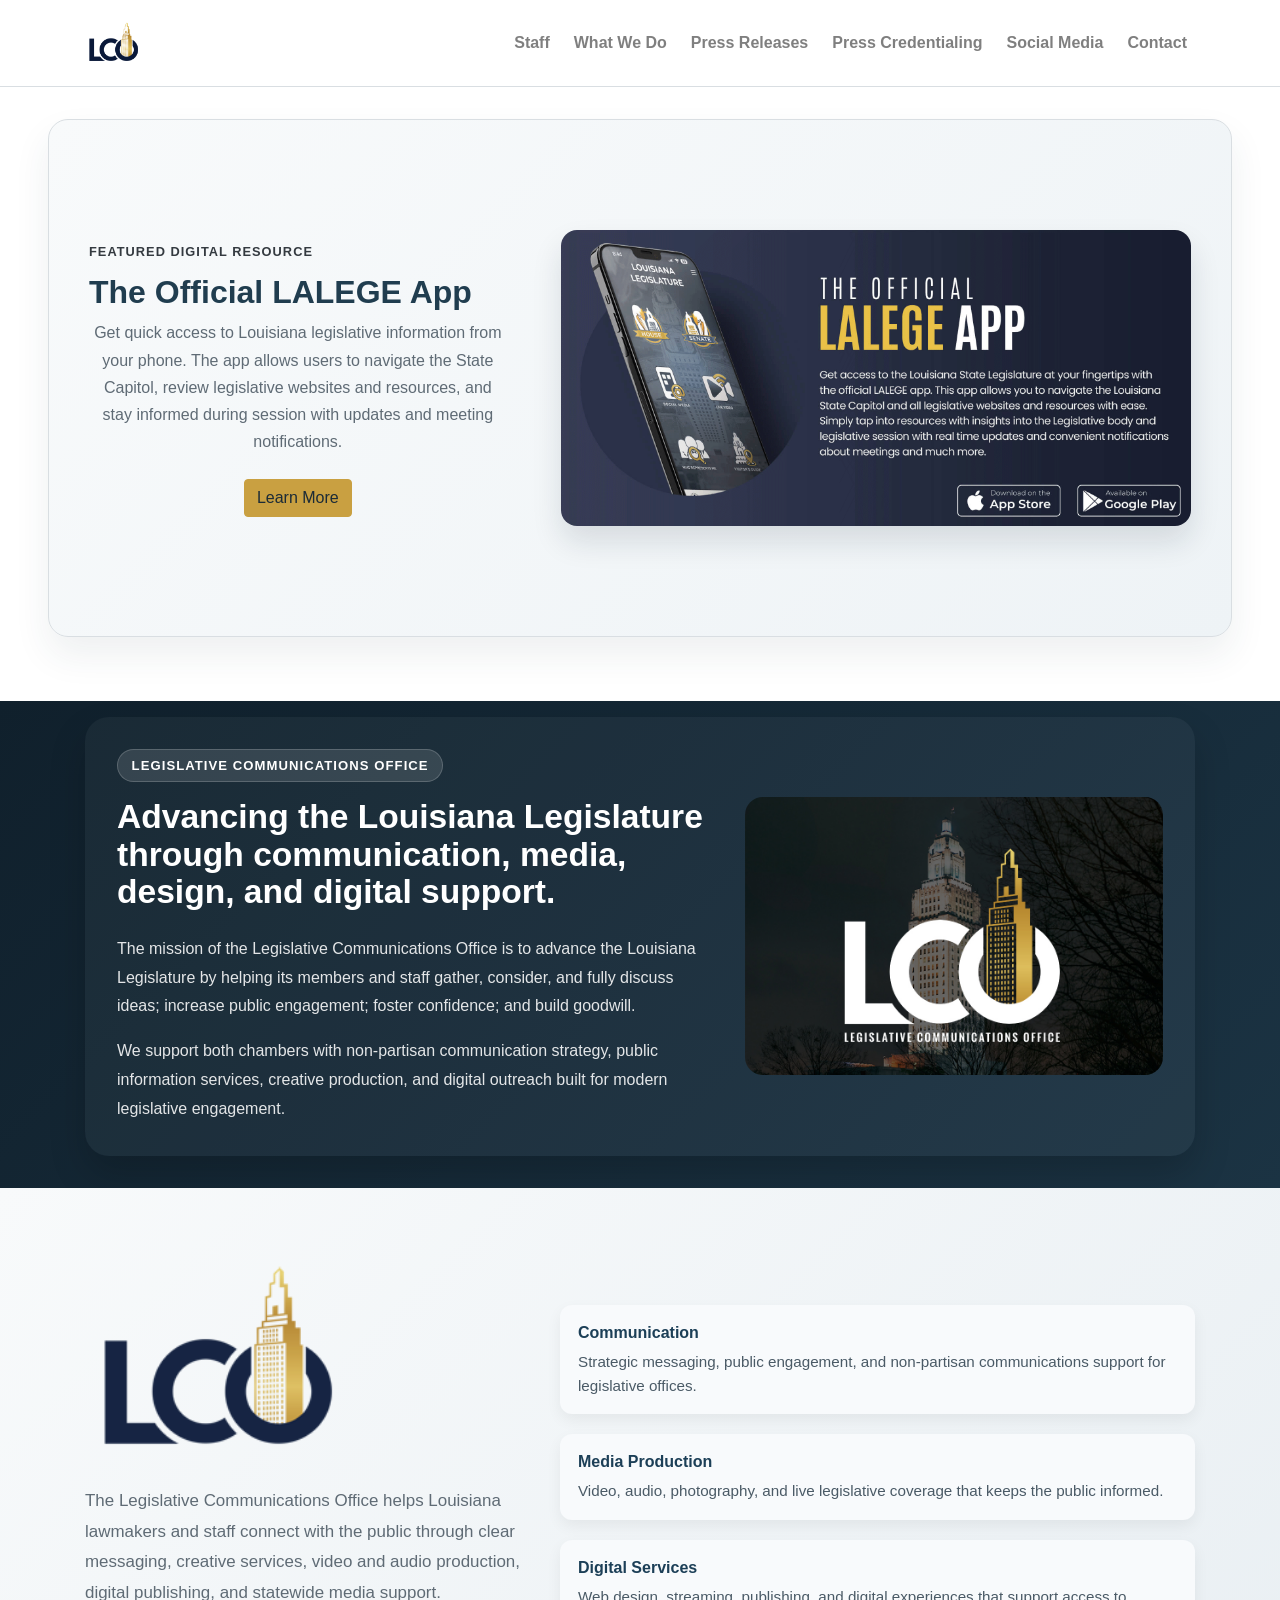
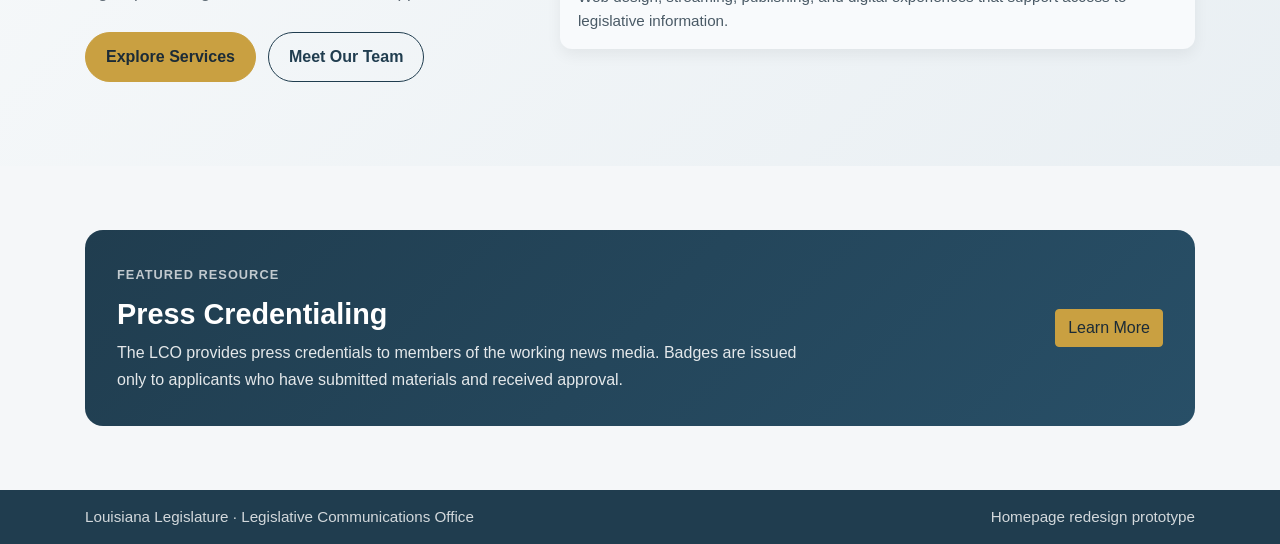
==== index.html @ 01f50625 "Update site layout and styling" ====
<!DOCTYPE html>
<html lang="en">
<head>
  <meta charset="UTF-8" />
  <meta name="viewport" content="width=device-width, initial-scale=1.0" />
  <title>Legislative Communications Office | Home</title>

  <link rel="stylesheet" href="https://cdn.jsdelivr.net/npm/bootstrap@4.6.2/dist/css/bootstrap.min.css" />
  <link rel="stylesheet" href="css/lco.css" />
  <link href="https://fonts.googleapis.com/css2?family=Inter:wght@400;500;600;700&display=swap" rel="stylesheet">
</head>
<body>
  <header class="site-header">
    <div class="container">
      <nav class="navbar navbar-expand-lg navbar-light px-0 py-3">
        <a class="navbar-brand site-brand d-flex align-items-center" href="index.html">
          <img src="images/logo@2x.png" alt="LCO Logo" class="nav-logo">
        </a>

        <button
          class="navbar-toggler"
          type="button"
          data-toggle="collapse"
          data-target="#mainNav"
          aria-controls="mainNav"
          aria-expanded="false"
          aria-label="Toggle navigation">
          <span class="navbar-toggler-icon"></span>
        </button>

        <div class="collapse navbar-collapse site-nav" id="mainNav">
          <ul class="navbar-nav ml-auto">
            <li class="nav-item">
              <a class="nav-link" href="staff.html">Staff</a>
            </li>
            <li class="nav-item">
              <a class="nav-link" href="what-we-do.html">What We Do</a>
            </li>
            <li class="nav-item">
              <a class="nav-link" href="press-releases.html">Press Releases</a>
            </li>
            <li class="nav-item">
              <a class="nav-link" href="press-credentialing.html">Press Credentialing</a>
            </li>
            <li class="nav-item">
              <a class="nav-link" href="social-media.html">Social Media</a>
            </li>
            <li class="nav-item">
              <a class="nav-link" href="contact.html">Contact</a>
            </li>
          </ul>
        </div>
      </nav>
    </div>
  </header>

  <!-- APP FEATURE -->
 <section class="section-block app-feature-section" id="app">
  <div class="container-fluid px-lg-5">
    <div class="app-feature-card mx-auto">
        <div class="row align-items-center">
          <div class="col-lg-5 mb-4 mb-lg-0">
            <div class="section-heading mb-0 app-feature-copy">
              <span class="spotlight-card__eyebrow text-dark">Featured Digital Resource</span>
              <h2 class="section-heading__title">The Official LALEGE App</h2>
              <p class="section-heading__text mb-4">
                Get quick access to Louisiana legislative information from your phone. The app allows users to navigate the State Capitol, review legislative websites and resources, and stay informed during session with updates and meeting notifications.
              </p>
             <div class="text-center">
  <a href="#" class="btn btn-legis-primary">Learn More</a>
</div>
            </div>
          </div>
          <div class="col-lg-7">
            <div class="app-feature-media">
              <img
                src="images/appsliderfull.gif"
                alt="Louisiana Legislature App"
                class="app-feature-media__image"
              >
            </div>
          </div>
        </div>
      </div>
    </div>
  </section>

  <!-- BRAND / MISSION SPOTLIGHT -->
  <section class="brand-spotlight">
    <div class="container">
      <div class="brand-spotlight__card">
        <div class="row align-items-center">
          <div class="col-lg-7 mb-4 mb-lg-0">
            <span class="brand-spotlight__eyebrow">Legislative Communications Office</span>

            <h1 class="brand-spotlight__title mb-4">
              <strong>Advancing the Louisiana Legislature</strong> through communication, media, design, and digital support.
            </h1>

            <p class="brand-spotlight__text mb-3">
              The mission of the Legislative Communications Office is to advance the Louisiana Legislature by helping its members and staff gather, consider, and fully discuss ideas; increase public engagement; foster confidence; and build goodwill.
            </p>

            <p class="brand-spotlight__text mb-0">
              We support both chambers with non-partisan communication strategy, public information services, creative production, and digital outreach built for modern legislative engagement.
            </p>
          </div>

          <div class="col-lg-5">
            <img
              src="images/footer-lco-image.jpg"
              alt="Legislative Communications Office"
              class="brand-spotlight__image"
            >
          </div>
        </div>
      </div>
    </div>
  </section>

  <!-- SUPPORT / HIGHLIGHTS -->
  <section class="homepage-hero">
    <div class="container">
      <div class="row align-items-center">
        <div class="col-lg-5 mb-4 mb-lg-0">
          <div class="hero-brand-block">
            <img src="images/logo@2x.png" alt="LCO Logo" class="hero-logo hero-logo--intro">

            <p class="hero-text mt-4">
              The Legislative Communications Office helps Louisiana lawmakers and staff connect with the public through clear messaging, creative services, video and audio production, digital publishing, and statewide media support.
            </p>

            <div class="hero-actions">
              <a href="what-we-do.html" class="btn btn-legis-primary">Explore Services</a>
              <a href="staff.html" class="btn btn-legis-outline-dark">Meet Our Team</a>
            </div>
          </div>
        </div>

        <div class="col-lg-7 mt-4 mt-lg-0">
          <div class="hero-highlights">
            <div class="highlight-item">
              <strong>Communication</strong>
              <p>Strategic messaging, public engagement, and non-partisan communications support for legislative offices.</p>
            </div>

            <div class="highlight-item">
              <strong>Media Production</strong>
              <p>Video, audio, photography, and live legislative coverage that keeps the public informed.</p>
            </div>

            <div class="highlight-item">
              <strong>Digital Services</strong>
              <p>Web design, streaming, publishing, and digital experiences that support access to legislative information.</p>
            </div>
          </div>
        </div>
      </div>
    </div>
  </section>

  <!-- FEATURED RESOURCE -->
  <section class="section-block spotlight-section">
    <div class="container">
      <div class="spotlight-card">
        <div class="row align-items-center">
          <div class="col-lg-8 mb-3 mb-lg-0">
            <span class="spotlight-card__eyebrow">Featured Resource</span>
            <h2 class="spotlight-card__title">Press Credentialing</h2>
            <p class="spotlight-card__text mb-0">
              The LCO provides press credentials to members of the working news media. Badges are issued only to applicants who have submitted materials and received approval.
            </p>
          </div>
          <div class="col-lg-4 text-lg-right">
            <a href="press-credentialing.html" class="btn btn-legis-primary">Learn More</a>
          </div>
        </div>
      </div>
    </div>
  </section>

  <!-- FOOTER -->
  <footer class="footer-strip">
    <div class="container d-md-flex justify-content-between align-items-center">
      <div>Louisiana Legislature · Legislative Communications Office</div>
      <div>Homepage redesign prototype</div>
    </div>
  </footer>

  <script src="https://cdn.jsdelivr.net/npm/bootstrap@4.6.2/dist/js/bootstrap.bundle.min.js"></script>
</body>
</html>
---- css/lco.css ----
/* =========================
   DESIGN SYSTEM VARIABLES
========================= */

:root {
  --legis-navy: #203d4f;
  --legis-gold: #c9a041;
  --legis-gold-dark: #a7832f;
  --legis-slate: #5f6b75;
  --legis-border: #d9dee2;
  --legis-bg: #f5f7f9;
  --legis-white: #ffffff;
  --card-hover-transform: translateY(-4px);
  --card-hover-shadow: 0 14px 30px rgba(21, 34, 45, 0.12);
}


/* =========================
   BASE STYLES
========================= */

body {
  margin: 0;
  font-family: Arial, Helvetica, sans-serif;
  background: var(--legis-bg);
  color: #24323c;
}

a {
  color: var(--legis-navy);
}

a:hover {
  color: var(--legis-gold-dark);
  text-decoration: none;
}


/* =========================
   HEADER / NAV
========================= */

.site-header {
  background: var(--legis-white);
  border-bottom: 1px solid var(--legis-border);
  box-shadow: 0 2px 10px rgba(0, 0, 0, 0.04);
}

.site-brand {
  font-weight: 700;
  color: var(--legis-navy);
  letter-spacing: 0.02em;
}

.site-nav .nav-link {
  color: var(--legis-navy);
  font-weight: 600;
  margin-left: 0.5rem;
}

.site-nav .nav-link:hover,
.site-nav .nav-link:focus {
  color: var(--legis-gold-dark);
}

.nav-logo {
  height: 44px;
  width: auto;
  display: block;
}


/* =========================
   GENERIC SECTION HELPERS
========================= */

.section-block {
  padding: 4rem 0;
}

.section-heading {
  margin-bottom: 2rem;
}

.section-heading__title {
  font-size: 2rem;
  color: var(--legis-navy);
  font-weight: 700;
  margin-bottom: 0.5rem;
}

.section-heading__text {
  color: var(--legis-slate);
  max-width: 760px;
  line-height: 1.7;
  margin-bottom: 0;
}

.section-heading__text {
  color: var(--legis-slate);
  max-width: 760px;
  line-height: 1.7;
  margin: 0 auto;
  text-align: center;
}


/* =========================
   SHARED CARD / ARTICLE HOVER
========================= */

.service-tile,
.service-card,
.team-card,
.lco-team-card,
.highlight-item,
.app-feature-card,
.spotlight-card,
.contact-banner,
.hero-media-card,
.lco-hero-card,
.brand-spotlight__card {
  transition: transform 0.22s ease, box-shadow 0.22s ease, border-color 0.22s ease;
}

.service-tile:hover,
.service-card:hover,
.team-card:hover,
.lco-team-card:hover,
.highlight-item:hover,
.app-feature-card:hover,
.spotlight-card:hover,
.contact-banner:hover,
.hero-media-card:hover,
.lco-hero-card:hover,
.brand-spotlight__card:hover {
  transform: var(--card-hover-transform);
  box-shadow: var(--card-hover-shadow);
}


/* =========================
   BUTTONS
========================= */

.btn-legis-primary {
  background: var(--legis-gold);
  border: 1px solid var(--legis-gold);
  color: #1b2b37;
}

.btn-legis-primary:hover {
  background: #d7af57;
  border-color: #d7af57;
  color: #1b2b37;
}

.btn-legis-outline-dark {
  background: transparent;
  border: 1px solid var(--legis-navy);
  color: var(--legis-navy);
}

.btn-legis-outline-dark:hover {
  background: var(--legis-navy);
  color: #fff;
}

.btn-legis-outline {
  border: 1px solid rgba(255, 255, 255, 0.45);
  color: var(--legis-white);
  background: transparent;
}

.btn-legis-outline:hover {
  background: rgba(255, 255, 255, 0.1);
  color: var(--legis-white);
}


/* =========================
   HOMEPAGE HERO
========================= */

.homepage-hero {
  padding: 4.5rem 0;
  background: linear-gradient(135deg, #f8fafb, #e9eff3);
}

.hero-eyebrow {
  display: inline-block;
  margin-bottom: 1rem;
  padding: 0.35rem 0.85rem;
  border-radius: 999px;
  background: rgba(32, 61, 79, 0.08);
  color: var(--legis-navy);
  font-size: 0.82rem;
  font-weight: 700;
  letter-spacing: 0.08em;
  text-transform: uppercase;
}

.hero-title {
  font-size: 2.7rem;
  line-height: 1.15;
  font-weight: 700;
  color: var(--legis-navy);
  margin-bottom: 1rem;
}

.hero-text {
  font-size: 1.06rem;
  line-height: 1.8;
  color: var(--legis-slate);
  margin-bottom: 1.5rem;
  max-width: 680px;
}

.hero-actions {
  display: flex;
  flex-wrap: wrap;
  align-items: center;
}

.hero-actions .btn {
  margin-right: 0.75rem;
  margin-bottom: 0.75rem;
  border-radius: 999px;
  padding: 0.75rem 1.25rem;
  font-weight: 600;
}

.hero-logo {
  max-width: 260px;
  width: 100%;
  height: auto;
  opacity: 0.95;
}

.homepage-hero .col-lg-6:last-child,
.homepage-hero .col-lg-5:last-child {
  display: flex;
  justify-content: center;
  align-items: center;
}


/* =========================
   HERO / BRAND IMAGE BLOCKS
========================= */

.hero-media-card {
  background: #fff;
  border: 1px solid var(--legis-border);
  border-radius: 18px;
  overflow: hidden;
  box-shadow: 0 18px 36px rgba(32, 61, 79, 0.12);
  width: 100%;
  max-width: 560px;
}

.hero-media-card__image {
  width: 100%;
  display: block;
}

.footer-lco-logo {
  width: 400%;
  max-width: 680px;
  height: 540px;
  background: url('../images/footer-lco-image.jpg') no-repeat center;
  background-size: contain;
  margin-left: 20px;
  filter: drop-shadow(0 12px 24px rgba(0, 0, 0, 0.12));
}


/* =========================
   APP FEATURE SECTION
========================= */

.app-feature-section {
  background: #ffffff;
  padding-top: 2rem;
}

.app-feature-card {
  background: linear-gradient(135deg, #f8fafb, #eef3f6);
  border: 1px solid var(--legis-border);
  border-radius: 20px;
  padding: 2rem;
  box-shadow: 0 18px 36px rgba(32, 61, 79, 0.08);
}

.app-feature-media {
  width: 100%;
}

.app-feature-media__image {
  display: block;
  width: 100%;
  border-radius: 16px;
  box-shadow: 0 16px 30px rgba(20, 34, 48, 0.12);
}


/* =========================
   MISSION
========================= */

.mission-section {
  background: #fff;
}

.mission-section .section-heading {
  max-width: 820px;
  margin: 0 auto;
}

.mission-logo {
  max-width: 220px;
  width: 100%;
  height: auto;
  display: inline-block;
}

.mission-support-text {
  color: var(--legis-slate);
  line-height: 1.7;
}


/* =========================
   SPOTLIGHT / CALLOUT
========================= */

.spotlight-card {
  background: linear-gradient(135deg, var(--legis-navy), #284f67);
  color: #fff;
  border-radius: 18px;
  padding: 2rem;
}

.spotlight-card__eyebrow {
  display: inline-block;
  margin-bottom: 0.75rem;
  font-size: 0.8rem;
  font-weight: 700;
  letter-spacing: 0.08em;
  text-transform: uppercase;
  color: rgba(255, 255, 255, 0.72);
}

.spotlight-card__title {
  font-size: 1.8rem;
  font-weight: 700;
}

.spotlight-card__text {
  color: rgba(255, 255, 255, 0.88);
  line-height: 1.7;
}


/* =========================
   SERVICES
========================= */

.services-section,
.lco-services {
  background: var(--legis-bg);
}

.service-group__header {
  margin-bottom: 1.5rem;
}

.service-group__title {
  color: var(--legis-gold);
  font-weight: 700;
  letter-spacing: 0.02em;
}

.service-group__text {
  color: var(--legis-slate);
  margin-bottom: 0;
}

.service-tile,
.service-card {
  background: #fff;
  border: 1px solid var(--legis-border);
  border-radius: 14px;
  padding: 1.5rem;
  height: 100%;
  box-shadow: 0 8px 24px rgba(25, 41, 54, 0.05);
}

.service-tile__title,
.service-card__title {
  color: var(--legis-navy);
  font-size: 1.1rem;
  font-weight: 700;
  margin-bottom: 0.75rem;
}

.service-tile__text,
.service-card__text {
  color: var(--legis-slate);
  line-height: 1.7;
  margin-bottom: 0;
}


/* =========================
   STAFF PAGE HERO
========================= */

.lco-hero {
  position: relative;
  background: linear-gradient(
      135deg,
      rgba(32, 61, 79, 0.96),
      rgba(32, 61, 79, 0.9)
    ),
    url('../images/FLAG_PelicanFABRIC3_White.png') center/cover no-repeat;
  color: var(--legis-white);
  overflow: hidden;
}

.lco-hero__inner {
  padding: 4.5rem 0 4rem;
}

.lco-eyebrow {
  display: inline-block;
  margin-bottom: 1rem;
  padding: 0.35rem 0.85rem;
  border-radius: 999px;
  background: rgba(255, 255, 255, 0.12);
  border: 1px solid rgba(255, 255, 255, 0.18);
  font-size: 0.82rem;
  font-weight: 700;
  letter-spacing: 0.08em;
  text-transform: uppercase;
}

.lco-hero__title {
  font-size: 2.6rem;
  line-height: 1.15;
  font-weight: 700;
  margin-bottom: 1rem;
}

.lco-hero__lead {
  max-width: 640px;
  font-size: 1.08rem;
  line-height: 1.7;
  color: rgba(255, 255, 255, 0.92);
  margin-bottom: 1.5rem;
}

.lco-hero__actions .btn {
  margin-right: 0.75rem;
  margin-bottom: 0.75rem;
  border-radius: 999px;
  padding: 0.75rem 1.25rem;
  font-weight: 600;
}

.lco-hero-card {
  background: rgba(255, 255, 255, 0.08);
  border: 1px solid rgba(255, 255, 255, 0.14);
  border-radius: 16px;
  padding: 1.5rem;
  backdrop-filter: blur(4px);
}

.lco-hero-card__label {
  font-size: 0.82rem;
  font-weight: 700;
  letter-spacing: 0.08em;
  text-transform: uppercase;
  color: rgba(255, 255, 255, 0.7);
  margin-bottom: 0.5rem;
}

.lco-hero-card__name {
  font-size: 1.55rem;
  font-weight: 700;
  margin-bottom: 0.25rem;
}

.lco-hero-card__role {
  color: #f4db9e;
  font-weight: 600;
  margin-bottom: 1rem;
}

.lco-hero-card__meta {
  margin-bottom: 0.6rem;
  color: rgba(255, 255, 255, 0.9);
  line-height: 1.6;
}

.lco-hero-card__meta strong {
  color: #ffffff;
}


/* =========================
   STAFF PAGE TEAM DIRECTORY
========================= */

.team-section,
.lco-team-section {
  background: url('../images/CapitolFACIA2.png') center top/cover no-repeat,
    linear-gradient(#f8fafb, #eef3f6);
}

.lco-team-section {
  padding: 4rem 0 3rem;
}

.lco-section-title {
  color: var(--legis-navy);
  font-weight: 700;
  margin-bottom: 0.5rem;
}

.lco-section-intro {
  color: var(--legis-slate);
  max-width: 700px;
  margin: 0 auto 2rem;
}

.team-card,
.lco-team-card {
  height: 100%;
  background: #ffffff;
  border: 1px solid var(--legis-border);
  border-radius: 16px;
  overflow: hidden;
  box-shadow: 0 12px 28px rgba(21, 34, 45, 0.08);
}

.team-card__image-wrap {
  background: #dde6eb;
  aspect-ratio: 4 / 4.3;
  overflow: hidden;
}

.team-card__image,
.lco-team-card__image {
  width: 100%;
  height: 100%;
  object-fit: cover;
  display: block;
}

.team-card__body,
.lco-team-card__body {
  padding: 1.35rem;
}

.team-card__name,
.lco-team-card__name {
  color: var(--legis-navy);
  font-size: 1.2rem;
  font-weight: 700;
  margin-bottom: 0.25rem;
}

.team-card__role {
  color: var(--legis-gold-dark);
  font-weight: 700;
  margin-bottom: 1rem;
  min-height: 48px;
}

.lco-team-card__role {
  color: var(--legis-gold-dark);
  font-weight: 600;
  margin-bottom: 1rem;
}

.team-card__contact-item {
  margin-bottom: 0.55rem;
  color: var(--legis-slate);
  line-height: 1.5;
  word-break: break-word;
}

.team-card__label {
  display: inline-block;
  min-width: 58px;
  color: var(--legis-navy);
  font-weight: 700;
}

.lco-team-card__contact p {
  margin-bottom: 0.5rem;
  font-size: 0.95rem;
}

.lco-team-card__contact a {
  color: var(--legis-navy);
  word-break: break-word;
}

.lco-team-card__contact a:hover {
  text-decoration: underline;
}


/* =========================
   TEAM PREVIEW
========================= */

.team-preview-section {
  display: none;
}


/* =========================
   CONTACT
========================= */

.contact-banner {
  background: linear-gradient(135deg, var(--legis-navy), #284f67);
  color: #fff;
  padding: 2rem;
  border-radius: 18px;
  box-shadow: 0 18px 36px rgba(32, 61, 79, 0.18);
}

.contact-banner__title {
  font-size: 1.4rem;
  font-weight: 700;
  margin-bottom: 0.4rem;
}

.contact-banner__text {
  color: rgba(255, 255, 255, 0.88);
  margin-bottom: 0;
  line-height: 1.7;
}

.contact-banner__phone {
  display: inline-block;
  margin-top: 1rem;
  font-size: 1.2rem;
  font-weight: 700;
  color: #fff;
}


/* =========================
   FOOTER
========================= */

.footer-strip {
  background: var(--legis-navy);
  color: rgba(255, 255, 255, 0.8);
  padding: 1rem 0;
  font-size: 0.95rem;
}


/* =========================
   RESPONSIVE
========================= */

@media (max-width: 991.98px) {
  .hero-title {
    font-size: 2.2rem;
  }

  .hero-media-card {
    max-width: 100%;
  }

  .hero-logo {
    max-width: 220px;
  }

  .footer-lco-logo {
    max-width: 280px;
    height: 180px;
  }

  .nav-logo {
    height: 38px;
  }

  .lco-hero__title {
    font-size: 2.2rem;
  }

  .lco-hero__inner {
    padding: 3.5rem 0;
  }
}

@media (max-width: 767.98px) {
  .hero-title {
    font-size: 1.9rem;
  }

  .section-block {
    padding: 3rem 0;
  }

  .spotlight-card,
  .contact-banner,
  .app-feature-card {
    padding: 1.5rem;
  }

  .hero-logo {
    max-width: 180px;
  }

  .footer-lco-logo {
    max-width: 240px;
    height: 150px;
  }

  .nav-logo {
    height: 34px;
  }

  .lco-hero__title {
    font-size: 1.95rem;
  }

  .team-card__role {
    min-height: auto;
  }
}

.lco-banner {
  position: relative;
  height: 380px;
  width: 100%;
  background: url('../images/footer-lco-image.jpg') center 35% / cover no-repeat;
}

.lco-banner__overlay {
  position: absolute;
  inset: 0;
  background: rgba(0, 0, 0, 0.2);
}

.lco-banner__content {
  position: relative;
  z-index: 2;
}

.brand-spotlight {
  padding: 1rem 0 2rem;
  background: linear-gradient(135deg, #10202c, #1b3343);
}

.brand-spotlight__card {
  background: rgba(255, 255, 255, 0.04);
  border-radius: 24px;
  padding: 2rem;
  box-shadow: 0 18px 36px rgba(0, 0, 0, 0.18);
}

.brand-spotlight__image {
  display: block;
  width: 100%;
  max-width: 520px;
  margin: 0 auto;
  border-radius: 18px;
}

.brand-spotlight__eyebrow {
  display: inline-block;
  margin-bottom: 1rem;
  padding: 0.35rem 0.85rem;
  border-radius: 999px;
  background: rgba(255, 255, 255, 0.12);
  border: 1px solid rgba(255, 255, 255, 0.18);
  color: #ffffff;
  font-size: 0.82rem;
  font-weight: 700;
  letter-spacing: 0.08em;
  text-transform: uppercase;
}

.brand-spotlight__title {
  color: #ffffff;
  font-size: 2.1rem;
  line-height: 1.12;
  font-weight: 700;
  margin-bottom: 0;
}

@media (max-width: 991.98px) {
  .brand-spotlight__card {
    padding: 1.5rem;
  }

  .brand-spotlight__title {
    color: #ffffff;
    font-family: 'Inter', sans-serif;
    font-size: 2.4rem;
    line-height: 1.25;
    font-weight: 100;
    margin-bottom: 0;
  }

  .brand-spotlight__eyebrow {
    display: table;
    margin-left: auto;
    margin-right: auto;
  }
}

.hero-highlights {
  display: flex;
  flex-direction: column;
  gap: 20px;
}

.highlight-item {
  background: #f8fafc;
  padding: 16px 18px;
  border-radius: 12px;
  box-shadow: 0 6px 15px rgba(0, 0, 0, 0.06);
}

.highlight-item strong {
  display: block;
  color: #1c3f57;
  margin-bottom: 5px;
  font-weight: 600;
}

.highlight-item p {
  margin: 0;
  font-size: 0.95rem;
  color: #4a5a66;
  line-height: 1.6;
}

.team-page-hero {
  background: linear-gradient(135deg, #f8fafb, #e9eff3);
  padding: 3.5rem 0 2.5rem;
}

.team-page-hero__inner {
  max-width: 820px;
  margin: 0 auto;
}

.team-page-hero__title {
  font-size: 2.7rem;
  line-height: 1.15;
  font-weight: 700;
  color: var(--legis-navy);
  margin-bottom: 1rem;
}

.team-page-hero__text {
  font-size: 1.05rem;
  line-height: 1.8;
  color: var(--legis-slate);
  max-width: 720px;
}

.team-feature-card {
  background: linear-gradient(135deg, var(--legis-navy), #284f67);
  color: #fff;
  border-radius: 18px;
  padding: 2rem;
  box-shadow: 0 18px 36px rgba(32, 61, 79, 0.18);
}

.team-feature-card__title {
  font-size: 2rem;
  font-weight: 700;
  margin-bottom: 0.35rem;
}

.team-feature-card__role {
  color: #f4db9e;
  font-weight: 600;
  margin-bottom: 1rem;
}

.team-feature-card__text {
  color: rgba(255, 255, 255, 0.9);
  line-height: 1.7;
}

.team-feature-card__meta {
  display: grid;
  gap: 0.5rem;
  line-height: 1.6;
}

.team-feature-card__meta a {
  color: #fff;
}

.team-summary-card {
  background: #fff;
  border: 1px solid var(--legis-border);
  border-radius: 18px;
  padding: 2rem;
  box-shadow: 0 8px 24px rgba(25, 41, 54, 0.05);
}

.team-summary-card__title {
  color: var(--legis-navy);
  font-size: 1.35rem;
  font-weight: 700;
  margin-bottom: 0.75rem;
}

.team-summary-card__text {
  color: var(--legis-slate);
  line-height: 1.7;
}

@media (max-width: 991.98px) {
  .team-page-hero__title {
    font-size: 2.2rem;
  }
}

@media (max-width: 767.98px) {
  .team-page-hero {
    padding: 3rem 0 2rem;
  }

  .team-page-hero__title {
    font-size: 1.95rem;
  }

  .team-feature-card,
  .team-summary-card {
    padding: 1.5rem;
  }
}

/* =========================
   PRESS RELEASES PAGE
========================= */

.page-hero {
  padding: 3.5rem 0 3rem;
  background: linear-gradient(135deg, #10202c, #1b3343);
}

.page-hero__content {
  max-width: 760px;
}

.page-hero__eyebrow {
  display: inline-block;
  margin-bottom: 1rem;
  padding: 0.35rem 0.85rem;
  border-radius: 999px;
  background: rgba(255, 255, 255, 0.12);
  border: 1px solid rgba(255, 255, 255, 0.18);
  color: #ffffff;
  font-size: 0.82rem;
  font-weight: 700;
  letter-spacing: 0.08em;
  text-transform: uppercase;
}

.page-hero__title {
  color: #ffffff;
  font-size: 2.6rem;
  line-height: 1.12;
  font-weight: 800;
  margin-bottom: 0.75rem;
}

.page-hero__text {
  color: rgba(255, 255, 255, 0.88);
  font-size: 1.05rem;
  line-height: 1.75;
  margin-bottom: 0;
  max-width: 640px;
}

.press-releases-section {
  background: var(--legis-bg);
}

.press-column-card {
  background: #ffffff;
  border: 1px solid var(--legis-border);
  border-radius: 20px;
  overflow: hidden;
  box-shadow: 0 14px 30px rgba(21, 34, 45, 0.07);
}

.press-column-card__header {
  padding: 1rem 1.25rem;
}

.press-column-card__header--house {
  background: var(--legis-gold);
}

.press-column-card__header--senate {
  background: var(--legis-navy);
}

.press-column-card__title {
  margin: 0;
  color: #ffffff;
  font-size: 1.25rem;
  font-weight: 700;
}

.press-column-card__body {
  padding: 1.25rem;
}

.press-group + .press-group {
  margin-top: 1.75rem;
}

.press-group__label {
  display: inline-block;
  margin-bottom: 0.9rem;
  padding: 0.35rem 0.7rem;
  background: #eef3f6;
  border-radius: 999px;
  color: var(--legis-navy);
  font-size: 0.85rem;
  font-weight: 700;
  letter-spacing: 0.03em;
}

.press-link-card {
  display: block;
  padding: 1rem 1rem;
  margin-bottom: 0.85rem;
  background: #f9fbfc;
  border: 1px solid var(--legis-border);
  border-radius: 14px;
  color: var(--legis-navy);
  font-weight: 600;
  line-height: 1.55;
  transition: transform 0.2s ease, box-shadow 0.2s ease, border-color 0.2s ease;
}

.press-link-card:hover {
  color: var(--legis-navy);
  text-decoration: none;
  transform: translateY(-2px);
  border-color: rgba(32, 61, 79, 0.22);
  box-shadow: 0 10px 22px rgba(21, 34, 45, 0.08);
}

.press-column-card__footer {
  padding-top: 0.5rem;
  margin-top: 1rem;
  border-top: 1px solid #edf1f4;
}

@media (max-width: 991.98px) {
  .page-hero__title {
    font-size: 2.15rem;
  }
}

@media (max-width: 767.98px) {
  .page-hero {
    padding: 3rem 0 2.5rem;
  }

  .page-hero__title {
    font-size: 1.85rem;
  }

  .press-column-card__body {
    padding: 1rem;
  }
}

/* =========================
   PRESS CREDENTIALING PAGE
========================= */

.page-hero--credentialing {
  padding: 3.5rem 0 3rem;
  background: linear-gradient(135deg, #10202c, #1b3343);
}

.credentialing-overview-section {
  background: #ffffff;
}

.credentialing-overview-card {
  background: linear-gradient(135deg, #f8fafb, #eef3f6);
  border: 1px solid var(--legis-border);
  border-radius: 24px;
  padding: 2rem;
  box-shadow: 0 18px 36px rgba(32, 61, 79, 0.08);
}

.credentialing-badge-image {
  max-width: 240px;
  width: 100%;
  height: auto;
  display: inline-block;
}

.credentialing-eyebrow {
  display: inline-block;
  margin-bottom: 0.75rem;
  padding: 0.35rem 0.85rem;
  border-radius: 999px;
  background: rgba(32, 61, 79, 0.08);
  color: var(--legis-navy);
  font-size: 0.82rem;
  font-weight: 700;
  letter-spacing: 0.08em;
  text-transform: uppercase;
}

.credentialing-title {
  color: var(--legis-navy);
  font-size: 2rem;
  font-weight: 700;
  margin-bottom: 1rem;
}

.credentialing-text {
  color: var(--legis-slate);
  line-height: 1.8;
  margin-bottom: 1rem;
}

.credentialing-cta-group {
  display: flex;
  flex-wrap: wrap;
  gap: 0.75rem;
  margin-top: 1.5rem;
}

.credentialing-details-section {
  background: var(--legis-bg);
}

.info-card {
  background: #ffffff;
  border: 1px solid var(--legis-border);
  border-radius: 18px;
  padding: 1.75rem;
  box-shadow: 0 10px 24px rgba(25, 41, 54, 0.05);
}

.info-card__title {
  color: var(--legis-navy);
  font-size: 1.3rem;
  font-weight: 700;
  margin-bottom: 1rem;
}

.info-card__text {
  color: var(--legis-slate);
  line-height: 1.75;
  margin-bottom: 1rem;
}

.credentialing-rules-card {
  margin-top: 0.5rem;
  background: #ffffff;
  border: 1px solid var(--legis-border);
  border-radius: 20px;
  padding: 2rem;
  box-shadow: 0 12px 28px rgba(21, 34, 45, 0.06);
}

.credentialing-rules-card__title {
  color: var(--legis-navy);
  font-size: 1.45rem;
  font-weight: 700;
  margin-bottom: 1.25rem;
}

.credentialing-list {
  margin: 0;
  padding-left: 1.2rem;
  color: var(--legis-slate);
}

.credentialing-list li {
  margin-bottom: 0.9rem;
  line-height: 1.7;
}

.credentialing-alert-card {
  margin-top: 1.5rem;
  background: linear-gradient(135deg, rgba(201, 160, 65, 0.12), rgba(201, 160, 65, 0.06));
  border: 1px solid rgba(201, 160, 65, 0.3);
  border-radius: 18px;
  padding: 1.5rem;
}

.credentialing-alert-card__title {
  color: var(--legis-navy);
  font-size: 1.2rem;
  font-weight: 700;
  margin-bottom: 0.75rem;
}

.credentialing-alert-card__text {
  color: #334550;
  line-height: 1.75;
  margin-bottom: 0;
}

@media (max-width: 991.98px) {
  .credentialing-title {
    font-size: 1.7rem;
  }

  .credentialing-overview-card,
  .credentialing-rules-card {
    padding: 1.5rem;
  }
}

@media (max-width: 767.98px) {
  .credentialing-overview-card,
  .credentialing-rules-card,
  .credentialing-alert-card,
  .info-card {
    padding: 1.25rem;
  }

  .credentialing-title {
    font-size: 1.5rem;
  }
}

/* =========================
   SOCIAL MEDIA PAGE
========================= */

.page-hero--social {
  padding: 3.5rem 0 3rem;
  background: linear-gradient(135deg, #10202c, #1b3343);
}

.social-intro-section {
  background: #ffffff;
}

.social-intro-card {
  background: linear-gradient(135deg, #f8fafb, #eef3f6);
  border: 1px solid var(--legis-border);
  border-radius: 24px;
  padding: 2rem;
  box-shadow: 0 18px 36px rgba(32, 61, 79, 0.08);
}

.social-intro__eyebrow {
  display: inline-block;
  margin-bottom: 0.75rem;
  padding: 0.35rem 0.85rem;
  border-radius: 999px;
  background: rgba(32, 61, 79, 0.08);
  color: var(--legis-navy);
  font-size: 0.82rem;
  font-weight: 700;
  letter-spacing: 0.08em;
  text-transform: uppercase;
}

.social-intro__title {
  color: var(--legis-navy);
  font-size: 2rem;
  font-weight: 700;
  margin-bottom: 1rem;
}

.social-intro__text {
  color: var(--legis-slate);
  line-height: 1.8;
  margin-bottom: 1rem;
}

.social-summary-card {
  background: #ffffff;
  border: 1px solid var(--legis-border);
  border-radius: 18px;
  padding: 1.5rem;
  box-shadow: 0 10px 24px rgba(25, 41, 54, 0.05);
  display: flex;
  flex-direction: column;
  gap: 1rem;
}

.social-summary-card__item strong {
  display: block;
  color: var(--legis-navy);
  font-size: 1rem;
  font-weight: 700;
  margin-bottom: 0.2rem;
}

.social-summary-card__item span {
  color: var(--legis-slate);
  font-size: 0.95rem;
}

.social-links-section {
  background: var(--legis-bg);
}

.social-link-card {
  background: #ffffff;
  border: 1px solid var(--legis-border);
  border-radius: 18px;
  padding: 1.5rem;
  height: 100%;
  box-shadow: 0 10px 24px rgba(25, 41, 54, 0.05);
  transition: transform 0.2s ease, box-shadow 0.2s ease;
}

.social-link-card:hover {
  transform: translateY(-4px);
  box-shadow: 0 18px 30px rgba(25, 41, 54, 0.10);
}

.social-link-card__label {
  display: inline-block;
  margin-bottom: 0.8rem;
  padding: 0.25rem 0.7rem;
  border-radius: 999px;
  background: rgba(201, 160, 65, 0.14);
  color: var(--legis-gold-dark);
  font-size: 0.78rem;
  font-weight: 700;
  letter-spacing: 0.06em;
  text-transform: uppercase;
}

.social-link-card__title {
  color: var(--legis-navy);
  font-size: 1.2rem;
  font-weight: 700;
  margin-bottom: 0.75rem;
}

.social-link-card__text {
  color: var(--legis-slate);
  line-height: 1.7;
  margin-bottom: 1.25rem;
}

.social-feed-section {
  background: #ffffff;
}

.social-feed-card {
  background: #ffffff;
  border: 1px solid var(--legis-border);
  border-radius: 20px;
  overflow: hidden;
  box-shadow: 0 12px 28px rgba(21, 34, 45, 0.06);
  height: 100%;
}

.social-feed-card__header {
  padding: 1.25rem 1.5rem;
  border-bottom: 1px solid var(--legis-border);
  background: linear-gradient(135deg, #f8fafb, #eef3f6);
}

.social-feed-card__title {
  color: var(--legis-navy);
  font-size: 1.2rem;
  font-weight: 700;
  margin-bottom: 0.2rem;
}

.social-feed-card__subtext {
  color: var(--legis-slate);
  font-size: 0.95rem;
}

.social-feed-card__body {
  padding: 1rem;
  background: #fff;
}

.social-feed-card__body--center {
  display: flex;
  justify-content: center;
}

.social-feed-card__body--placeholder {
  min-height: 240px;
  display: flex;
  flex-direction: column;
  justify-content: center;
  align-items: flex-start;
}

.social-placeholder-text {
  color: var(--legis-slate);
  line-height: 1.7;
  margin-bottom: 1rem;
}

@media (max-width: 991.98px) {
  .social-intro-card {
    padding: 1.5rem;
  }

  .social-intro__title {
    font-size: 1.7rem;
  }
}

@media (max-width: 767.98px) {
  .social-intro-card,
  .social-summary-card,
  .social-link-card,
  .social-feed-card__header,
  .social-feed-card__body {
    padding-left: 1.25rem;
    padding-right: 1.25rem;
  }

  .social-intro__title {
    font-size: 1.5rem;
  }
}

/* =========================
   CONTACT PAGE
========================= */

.page-hero--contact {
  padding: 3.5rem 0 3rem;
  background: linear-gradient(135deg, #10202c, #1b3343);
}

.contact-page-section {
  background: var(--legis-bg);
}

.contact-info-card {
  background: linear-gradient(135deg, var(--legis-navy), #284f67);
  color: #fff;
  border-radius: 22px;
  padding: 2rem;
  box-shadow: 0 18px 36px rgba(32, 61, 79, 0.18);
  height: 100%;
}

.contact-info-card__eyebrow {
  display: inline-block;
  margin-bottom: 0.85rem;
  padding: 0.35rem 0.85rem;
  border-radius: 999px;
  background: rgba(255, 255, 255, 0.12);
  border: 1px solid rgba(255, 255, 255, 0.18);
  color: rgba(255, 255, 255, 0.92);
  font-size: 0.8rem;
  font-weight: 700;
  letter-spacing: 0.08em;
  text-transform: uppercase;
}

.contact-info-card__title {
  font-size: 1.75rem;
  font-weight: 700;
  margin-bottom: 1.5rem;
}

.contact-info-card__item {
  margin-bottom: 1.25rem;
}

.contact-info-card__label {
  display: block;
  font-size: 0.82rem;
  font-weight: 700;
  letter-spacing: 0.08em;
  text-transform: uppercase;
  color: rgba(255, 255, 255, 0.68);
  margin-bottom: 0.3rem;
}

.contact-info-card__text,
.contact-info-card__link {
  color: rgba(255, 255, 255, 0.94);
  line-height: 1.7;
  font-size: 1rem;
}

.contact-info-card__link:hover {
  color: #ffffff;
  text-decoration: underline;
}

.contact-info-card__note {
  margin-top: 1.5rem;
  padding-top: 1.25rem;
  border-top: 1px solid rgba(255, 255, 255, 0.14);
  color: rgba(255, 255, 255, 0.82);
  line-height: 1.7;
}

.contact-form-card {
  background: #ffffff;
  border: 1px solid var(--legis-border);
  border-radius: 22px;
  overflow: hidden;
  box-shadow: 0 18px 36px rgba(32, 61, 79, 0.08);
}

.contact-form-card__header {
  padding: 1.75rem 2rem 1.25rem;
  border-bottom: 1px solid var(--legis-border);
  background: linear-gradient(135deg, #f8fafb, #eef3f6);
}

.contact-form-card__title {
  color: var(--legis-navy);
  font-size: 1.6rem;
  font-weight: 700;
  margin-bottom: 0.5rem;
}

.contact-form-card__text {
  color: var(--legis-slate);
  line-height: 1.7;
}

.contact-form-card__body {
  padding: 0.5rem;
  background: #fff;
}

.contact-location-section {
  background: #ffffff;
}

.contact-location-card {
  background: linear-gradient(135deg, #f8fafb, #eef3f6);
  border: 1px solid var(--legis-border);
  border-radius: 24px;
  padding: 2rem;
  box-shadow: 0 18px 36px rgba(32, 61, 79, 0.08);
}

.contact-location-card__eyebrow {
  display: inline-block;
  margin-bottom: 0.75rem;
  padding: 0.35rem 0.85rem;
  border-radius: 999px;
  background: rgba(32, 61, 79, 0.08);
  color: var(--legis-navy);
  font-size: 0.82rem;
  font-weight: 700;
  letter-spacing: 0.08em;
  text-transform: uppercase;
}

.contact-location-card__title {
  color: var(--legis-navy);
  font-size: 1.9rem;
  font-weight: 700;
  margin-bottom: 1rem;
}

.contact-location-card__text {
  color: var(--legis-slate);
  line-height: 1.8;
  margin-bottom: 1rem;
}

.contact-location-card__image-wrap {
  border-radius: 20px;
  overflow: hidden;
  box-shadow: 0 18px 32px rgba(21, 34, 45, 0.12);
  min-height: 320px;
}

.contact-location-card__image {
  min-height: 320px;
  background: url('../images/rotunda.jpg') center center / cover no-repeat;
}

@media (max-width: 991.98px) {
  .contact-info-card,
  .contact-form-card__header,
  .contact-location-card {
    padding: 1.5rem;
  }

  .contact-location-card__title {
    font-size: 1.6rem;
  }
}

@media (max-width: 767.98px) {
  .contact-info-card,
  .contact-location-card {
    padding: 1.25rem;
  }

  .contact-form-card__header {
    padding: 1.25rem;
  }

  .contact-form-card__title {
    font-size: 1.35rem;
  }

  .contact-location-card__image-wrap,
  .contact-location-card__image {
    min-height: 240px;
  }
}

.app-feature-copy {
  max-width: 460px;
  margin: 0 auto;
}

.brand-spotlight__text {
  color: rgba(255, 255, 255, 0.88);
  line-height: 1.8;
  max-width: 620px;
}

@media (min-width: 992px) {
  .app-feature-section .row {
    min-height: 420px;
  }

  .app-feature-copy {
    padding-right: 1.5rem;
  }
}

.app-feature-card {
  max-width: 1400px;   /* increase from default */
  margin: 0 auto;
  padding: 3rem 2.5rem;
}
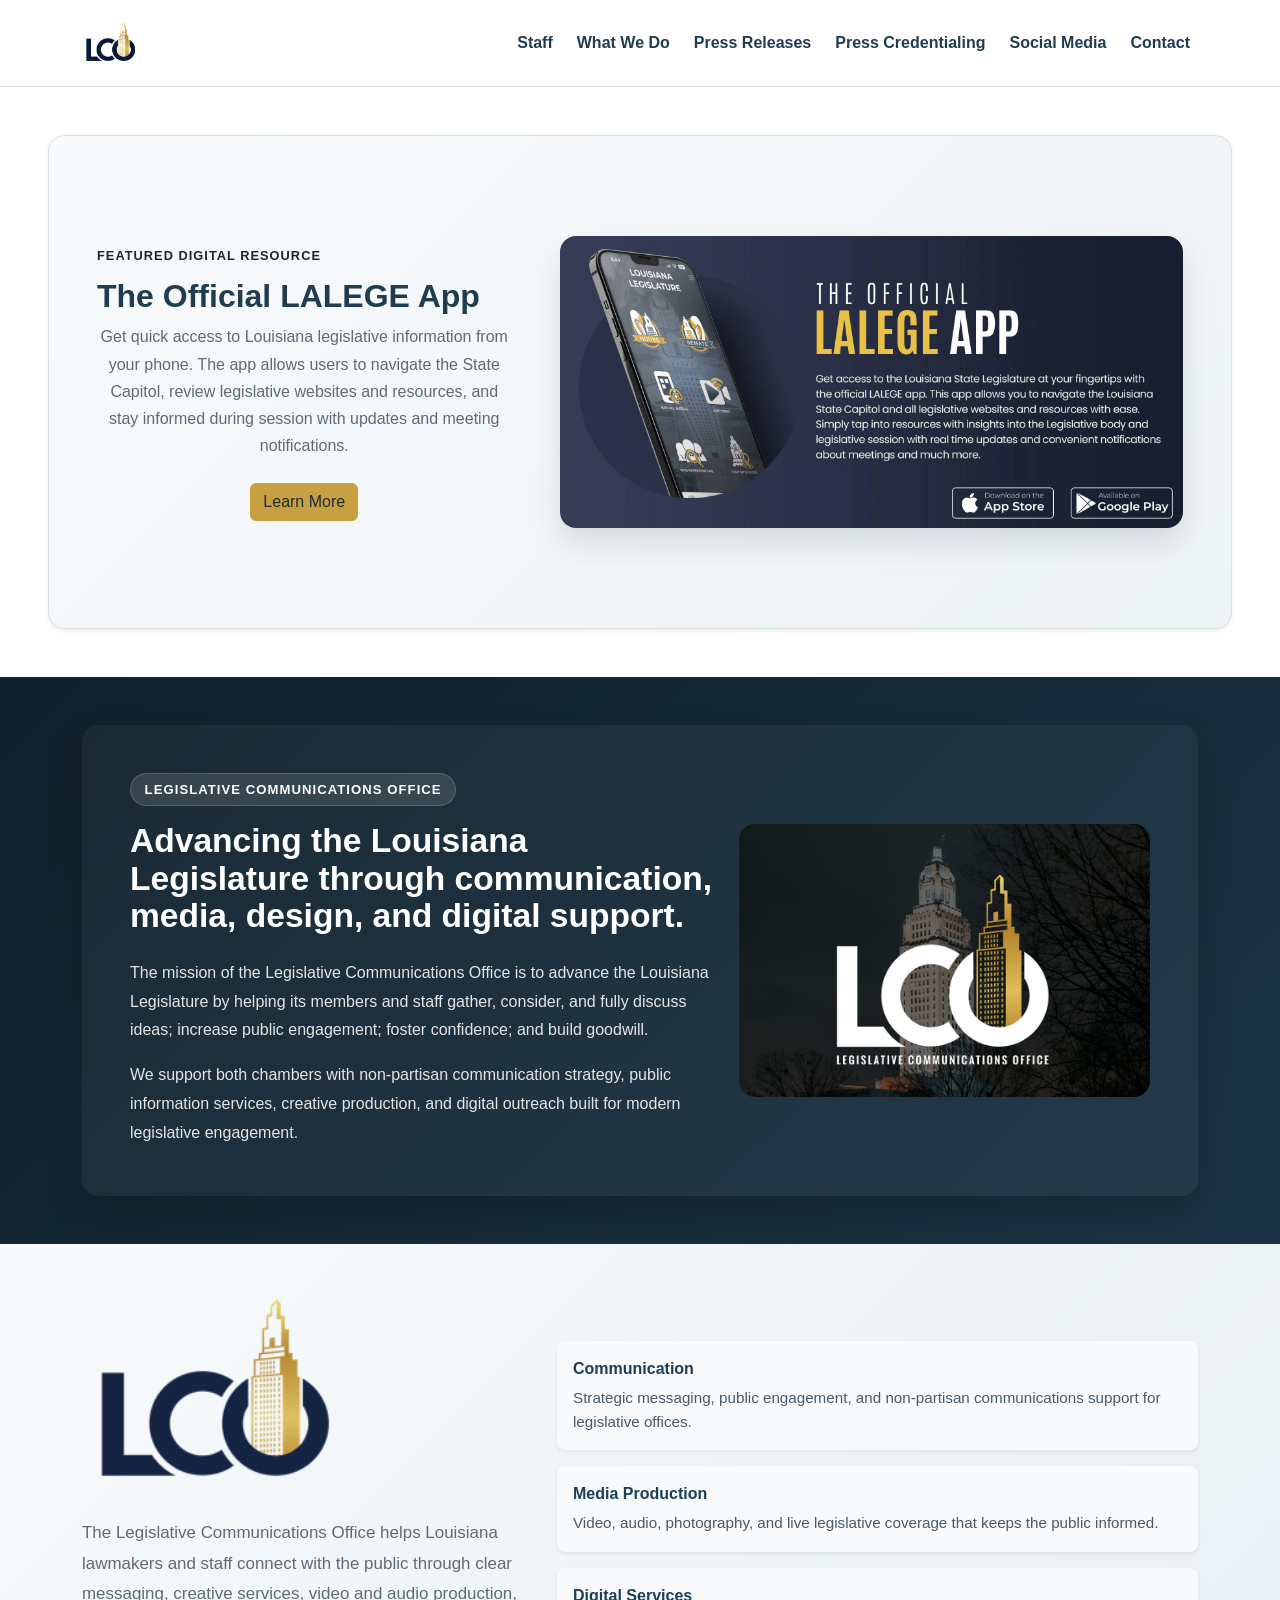
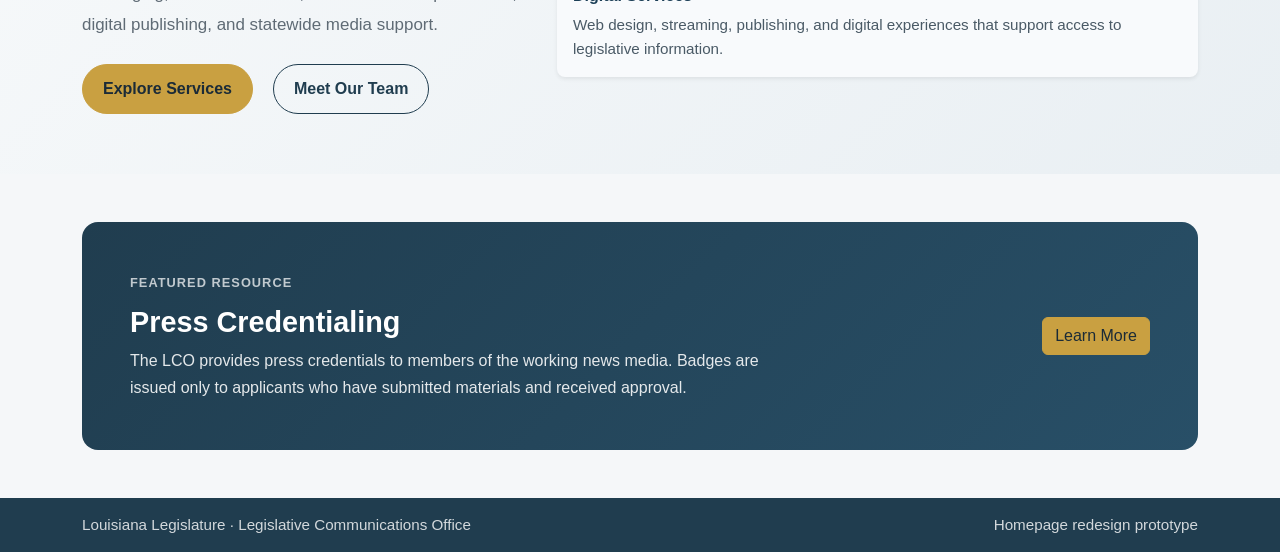
==== commit 32c71f63: "Backup before Bootstrap 5 modernization" ====
--- a/index.html
+++ b/index.html
@@ -5,14 +5,15 @@
   <meta name="viewport" content="width=device-width, initial-scale=1.0" />
   <title>Legislative Communications Office | Home</title>
 
-  <link rel="stylesheet" href="https://cdn.jsdelivr.net/npm/bootstrap@4.6.2/dist/css/bootstrap.min.css" />
+  <link href="https://cdn.jsdelivr.net/npm/bootstrap@5.3.8/dist/css/bootstrap.min.css" rel="stylesheet">
   <link rel="stylesheet" href="css/lco.css" />
   <link href="https://fonts.googleapis.com/css2?family=Inter:wght@400;500;600;700&display=swap" rel="stylesheet">
 </head>
+
 <body>
   <header class="site-header">
     <div class="container">
-      <nav class="navbar navbar-expand-lg navbar-light px-0 py-3">
+      <nav class="navbar navbar-expand-lg px-0 py-3">
         <a class="navbar-brand site-brand d-flex align-items-center" href="index.html">
           <img src="images/logo@2x.png" alt="LCO Logo" class="nav-logo">
         </a>
@@ -20,8 +21,8 @@
         <button
           class="navbar-toggler"
           type="button"
-          data-toggle="collapse"
-          data-target="#mainNav"
+          data-bs-toggle="collapse"
+          data-bs-target="#mainNav"
           aria-controls="mainNav"
           aria-expanded="false"
           aria-label="Toggle navigation">
@@ -29,25 +30,13 @@
         </button>
 
         <div class="collapse navbar-collapse site-nav" id="mainNav">
-          <ul class="navbar-nav ml-auto">
-            <li class="nav-item">
-              <a class="nav-link" href="staff.html">Staff</a>
-            </li>
-            <li class="nav-item">
-              <a class="nav-link" href="what-we-do.html">What We Do</a>
-            </li>
-            <li class="nav-item">
-              <a class="nav-link" href="press-releases.html">Press Releases</a>
-            </li>
-            <li class="nav-item">
-              <a class="nav-link" href="press-credentialing.html">Press Credentialing</a>
-            </li>
-            <li class="nav-item">
-              <a class="nav-link" href="social-media.html">Social Media</a>
-            </li>
-            <li class="nav-item">
-              <a class="nav-link" href="contact.html">Contact</a>
-            </li>
+          <ul class="navbar-nav ms-auto">
+            <li class="nav-item"><a class="nav-link" href="staff.html">Staff</a></li>
+            <li class="nav-item"><a class="nav-link" href="what-we-do.html">What We Do</a></li>
+            <li class="nav-item"><a class="nav-link" href="press-releases.html">Press Releases</a></li>
+            <li class="nav-item"><a class="nav-link" href="press-credentialing.html">Press Credentialing</a></li>
+            <li class="nav-item"><a class="nav-link" href="social-media.html">Social Media</a></li>
+            <li class="nav-item"><a class="nav-link" href="contact.html">Contact</a></li>
           </ul>
         </div>
       </nav>
@@ -55,28 +44,34 @@
   </header>
 
   <!-- APP FEATURE -->
- <section class="section-block app-feature-section" id="app">
-  <div class="container-fluid px-lg-5">
-    <div class="app-feature-card mx-auto">
-        <div class="row align-items-center">
-          <div class="col-lg-5 mb-4 mb-lg-0">
+  <section class="py-5 app-feature-section" id="app">
+    <div class="container-xxl px-4 px-lg-5">
+      <div class="app-feature-card mx-auto p-4 p-lg-5 rounded-4 shadow-sm">
+        <div class="row align-items-center g-4">
+          <div class="col-lg-5">
             <div class="section-heading mb-0 app-feature-copy">
               <span class="spotlight-card__eyebrow text-dark">Featured Digital Resource</span>
-              <h2 class="section-heading__title">The Official LALEGE App</h2>
+
+              <h2 class="section-heading__title">
+                The Official LALEGE App
+              </h2>
+
               <p class="section-heading__text mb-4">
                 Get quick access to Louisiana legislative information from your phone. The app allows users to navigate the State Capitol, review legislative websites and resources, and stay informed during session with updates and meeting notifications.
               </p>
-             <div class="text-center">
-  <a href="#" class="btn btn-legis-primary">Learn More</a>
-</div>
+
+              <div class="text-center">
+                <a href="#" class="btn btn-legis-primary">Learn More</a>
+              </div>
             </div>
           </div>
+
           <div class="col-lg-7">
             <div class="app-feature-media">
               <img
                 src="images/appsliderfull.gif"
                 alt="Louisiana Legislature App"
-                class="app-feature-media__image"
+                class="app-feature-media__image img-fluid rounded-4"
               >
             </div>
           </div>
@@ -86,11 +81,11 @@
   </section>
 
   <!-- BRAND / MISSION SPOTLIGHT -->
-  <section class="brand-spotlight">
+  <section class="brand-spotlight py-5">
     <div class="container">
-      <div class="brand-spotlight__card">
-        <div class="row align-items-center">
-          <div class="col-lg-7 mb-4 mb-lg-0">
+      <div class="brand-spotlight__card p-4 p-lg-5 rounded-4">
+        <div class="row align-items-center g-4">
+          <div class="col-lg-7">
             <span class="brand-spotlight__eyebrow">Legislative Communications Office</span>
 
             <h1 class="brand-spotlight__title mb-4">
@@ -110,7 +105,7 @@
             <img
               src="images/footer-lco-image.jpg"
               alt="Legislative Communications Office"
-              class="brand-spotlight__image"
+              class="brand-spotlight__image img-fluid rounded-4"
             >
           </div>
         </div>
@@ -119,37 +114,37 @@
   </section>
 
   <!-- SUPPORT / HIGHLIGHTS -->
-  <section class="homepage-hero">
+  <section class="homepage-hero py-5">
     <div class="container">
-      <div class="row align-items-center">
-        <div class="col-lg-5 mb-4 mb-lg-0">
+      <div class="row align-items-center g-4">
+        <div class="col-lg-5">
           <div class="hero-brand-block">
-            <img src="images/logo@2x.png" alt="LCO Logo" class="hero-logo hero-logo--intro">
+            <img src="images/logo@2x.png" alt="LCO Logo" class="hero-logo hero-logo--intro img-fluid">
 
             <p class="hero-text mt-4">
               The Legislative Communications Office helps Louisiana lawmakers and staff connect with the public through clear messaging, creative services, video and audio production, digital publishing, and statewide media support.
             </p>
 
-            <div class="hero-actions">
+            <div class="hero-actions d-flex flex-wrap gap-2">
               <a href="what-we-do.html" class="btn btn-legis-primary">Explore Services</a>
               <a href="staff.html" class="btn btn-legis-outline-dark">Meet Our Team</a>
             </div>
           </div>
         </div>
 
-        <div class="col-lg-7 mt-4 mt-lg-0">
-          <div class="hero-highlights">
-            <div class="highlight-item">
+        <div class="col-lg-7">
+          <div class="hero-highlights d-grid gap-3">
+            <div class="highlight-item p-3 rounded-3 shadow-sm">
               <strong>Communication</strong>
               <p>Strategic messaging, public engagement, and non-partisan communications support for legislative offices.</p>
             </div>
 
-            <div class="highlight-item">
+            <div class="highlight-item p-3 rounded-3 shadow-sm">
               <strong>Media Production</strong>
               <p>Video, audio, photography, and live legislative coverage that keeps the public informed.</p>
             </div>
 
-            <div class="highlight-item">
+            <div class="highlight-item p-3 rounded-3 shadow-sm">
               <strong>Digital Services</strong>
               <p>Web design, streaming, publishing, and digital experiences that support access to legislative information.</p>
             </div>
@@ -160,18 +155,23 @@
   </section>
 
   <!-- FEATURED RESOURCE -->
-  <section class="section-block spotlight-section">
+  <section class="py-5 spotlight-section">
     <div class="container">
-      <div class="spotlight-card">
-        <div class="row align-items-center">
-          <div class="col-lg-8 mb-3 mb-lg-0">
+      <div class="spotlight-card p-4 p-lg-5 rounded-4">
+        <div class="row align-items-center g-4">
+          <div class="col-lg-8">
             <span class="spotlight-card__eyebrow">Featured Resource</span>
-            <h2 class="spotlight-card__title">Press Credentialing</h2>
+
+            <h2 class="spotlight-card__title">
+              Press Credentialing
+            </h2>
+
             <p class="spotlight-card__text mb-0">
               The LCO provides press credentials to members of the working news media. Badges are issued only to applicants who have submitted materials and received approval.
             </p>
           </div>
-          <div class="col-lg-4 text-lg-right">
+
+          <div class="col-lg-4 text-lg-end">
             <a href="press-credentialing.html" class="btn btn-legis-primary">Learn More</a>
           </div>
         </div>
@@ -180,13 +180,13 @@
   </section>
 
   <!-- FOOTER -->
-  <footer class="footer-strip">
-    <div class="container d-md-flex justify-content-between align-items-center">
+  <footer class="footer-strip py-3">
+    <div class="container d-md-flex justify-content-between align-items-center gap-2">
       <div>Louisiana Legislature · Legislative Communications Office</div>
       <div>Homepage redesign prototype</div>
     </div>
   </footer>
 
-  <script src="https://cdn.jsdelivr.net/npm/bootstrap@4.6.2/dist/js/bootstrap.bundle.min.js"></script>
+  <script src="https://cdn.jsdelivr.net/npm/bootstrap@5.3.8/dist/js/bootstrap.bundle.min.js"></script>
 </body>
 </html>
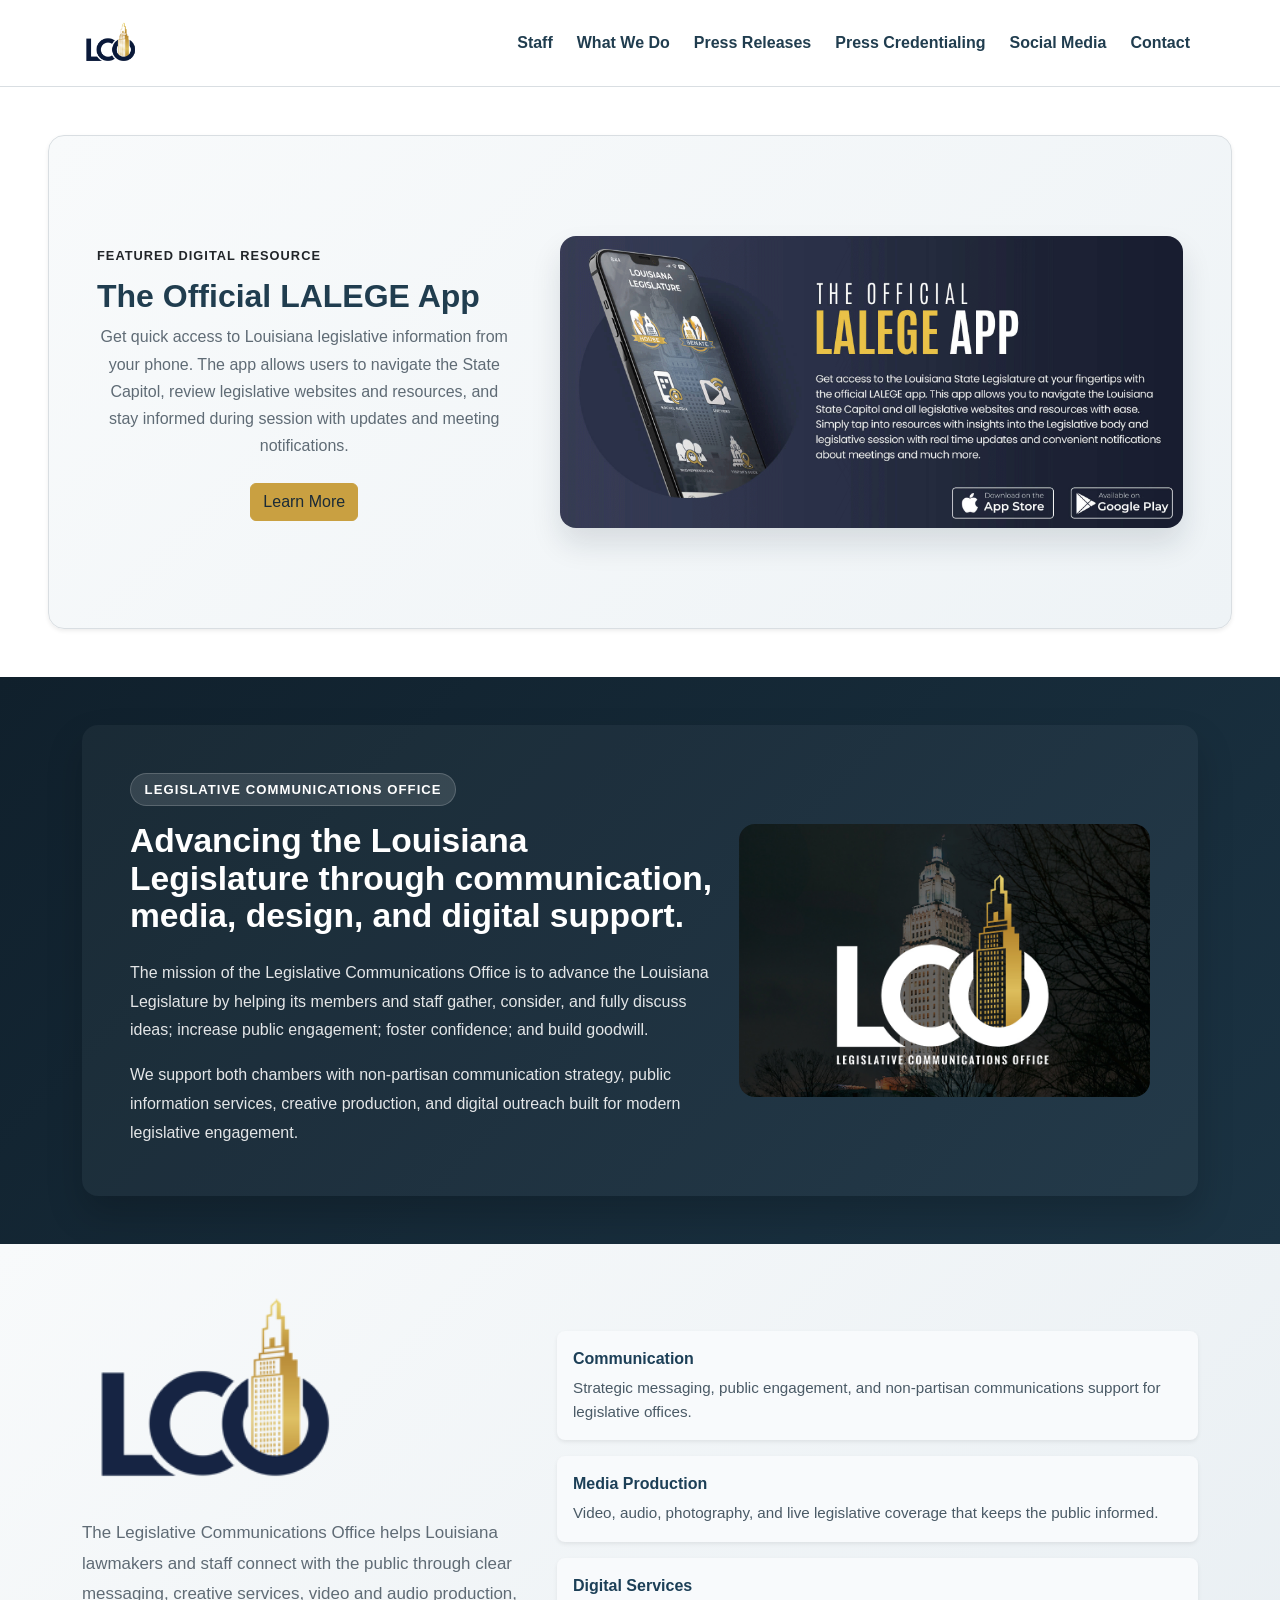
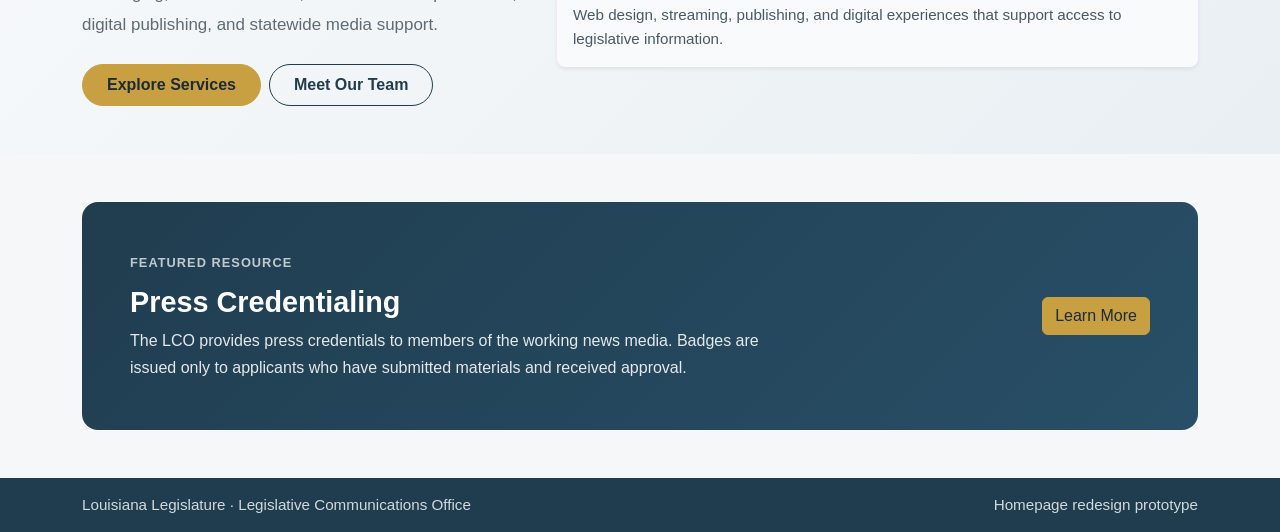
==== commit 78883a95: "Reduce CSS with Bootstrap utility classes" ====
--- a/index.html
+++ b/index.html
@@ -125,9 +125,9 @@
               The Legislative Communications Office helps Louisiana lawmakers and staff connect with the public through clear messaging, creative services, video and audio production, digital publishing, and statewide media support.
             </p>
 
-            <div class="hero-actions d-flex flex-wrap gap-2">
-              <a href="what-we-do.html" class="btn btn-legis-primary">Explore Services</a>
-              <a href="staff.html" class="btn btn-legis-outline-dark">Meet Our Team</a>
+            <div class="hero-actions d-flex flex-wrap align-items-center gap-2">
+              <a href="what-we-do.html" class="btn btn-legis-primary rounded-pill px-4 py-2">Explore Services</a>
+              <a href="staff.html" class="btn btn-legis-outline-dark rounded-pill px-4 py-2">Meet Our Team</a>
             </div>
           </div>
         </div>
@@ -189,4 +189,4 @@
 
   <script src="https://cdn.jsdelivr.net/npm/bootstrap@5.3.8/dist/js/bootstrap.bundle.min.js"></script>
 </body>
-</html>+</html>
--- a/css/lco.css
+++ b/css/lco.css
@@ -73,10 +73,6 @@
 /* =========================
    GENERIC SECTION HELPERS
 ========================= */
-
-.section-block {
-  padding: 4rem 0;
-}
 
 .section-heading {
   margin-bottom: 2rem;
@@ -216,17 +212,7 @@
   max-width: 680px;
 }
 
-.hero-actions {
-  display: flex;
-  flex-wrap: wrap;
-  align-items: center;
-}
-
 .hero-actions .btn {
-  margin-right: 0.75rem;
-  margin-bottom: 0.75rem;
-  border-radius: 999px;
-  padding: 0.75rem 1.25rem;
   font-weight: 600;
 }
 
@@ -390,10 +376,6 @@
 .service-card {
   background: #fff;
   border: 1px solid var(--legis-border);
-  border-radius: 14px;
-  padding: 1.5rem;
-  height: 100%;
-  box-shadow: 0 8px 24px rgba(25, 41, 54, 0.05);
 }
 
 .service-tile__title,
@@ -662,7 +644,6 @@
 .footer-strip {
   background: var(--legis-navy);
   color: rgba(255, 255, 255, 0.8);
-  padding: 1rem 0;
   font-size: 0.95rem;
 }
 
@@ -705,10 +686,6 @@
 @media (max-width: 767.98px) {
   .hero-title {
     font-size: 1.9rem;
-  }
-
-  .section-block {
-    padding: 3rem 0;
   }
 
   .spotlight-card,
@@ -898,8 +875,6 @@
 }
 
 .team-feature-card__meta {
-  display: grid;
-  gap: 0.5rem;
   line-height: 1.6;
 }
 
@@ -910,9 +885,6 @@
 .team-summary-card {
   background: #fff;
   border: 1px solid var(--legis-border);
-  border-radius: 18px;
-  padding: 2rem;
-  box-shadow: 0 8px 24px rgba(25, 41, 54, 0.05);
 }
 
 .team-summary-card__title {
@@ -942,8 +914,7 @@
     font-size: 1.95rem;
   }
 
-  .team-feature-card,
-  .team-summary-card {
+  .team-feature-card {
     padding: 1.5rem;
   }
 }
@@ -1143,12 +1114,6 @@
   margin-bottom: 1rem;
 }
 
-.credentialing-cta-group {
-  display: flex;
-  flex-wrap: wrap;
-  gap: 0.75rem;
-  margin-top: 1.5rem;
-}
 
 .credentialing-details-section {
   background: var(--legis-bg);
@@ -1157,9 +1122,6 @@
 .info-card {
   background: #ffffff;
   border: 1px solid var(--legis-border);
-  border-radius: 18px;
-  padding: 1.75rem;
-  box-shadow: 0 10px 24px rgba(25, 41, 54, 0.05);
 }
 
 .info-card__title {
@@ -1237,8 +1199,7 @@
 @media (max-width: 767.98px) {
   .credentialing-overview-card,
   .credentialing-rules-card,
-  .credentialing-alert-card,
-  .info-card {
+  .credentialing-alert-card {
     padding: 1.25rem;
   }
 
@@ -1297,12 +1258,6 @@
 .social-summary-card {
   background: #ffffff;
   border: 1px solid var(--legis-border);
-  border-radius: 18px;
-  padding: 1.5rem;
-  box-shadow: 0 10px 24px rgba(25, 41, 54, 0.05);
-  display: flex;
-  flex-direction: column;
-  gap: 1rem;
 }
 
 .social-summary-card__item strong {
@@ -1325,10 +1280,6 @@
 .social-link-card {
   background: #ffffff;
   border: 1px solid var(--legis-border);
-  border-radius: 18px;
-  padding: 1.5rem;
-  height: 100%;
-  box-shadow: 0 10px 24px rgba(25, 41, 54, 0.05);
   transition: transform 0.2s ease, box-shadow 0.2s ease;
 }
 
@@ -1430,8 +1381,6 @@
 
 @media (max-width: 767.98px) {
   .social-intro-card,
-  .social-summary-card,
-  .social-link-card,
   .social-feed-card__header,
   .social-feed-card__body {
     padding-left: 1.25rem;
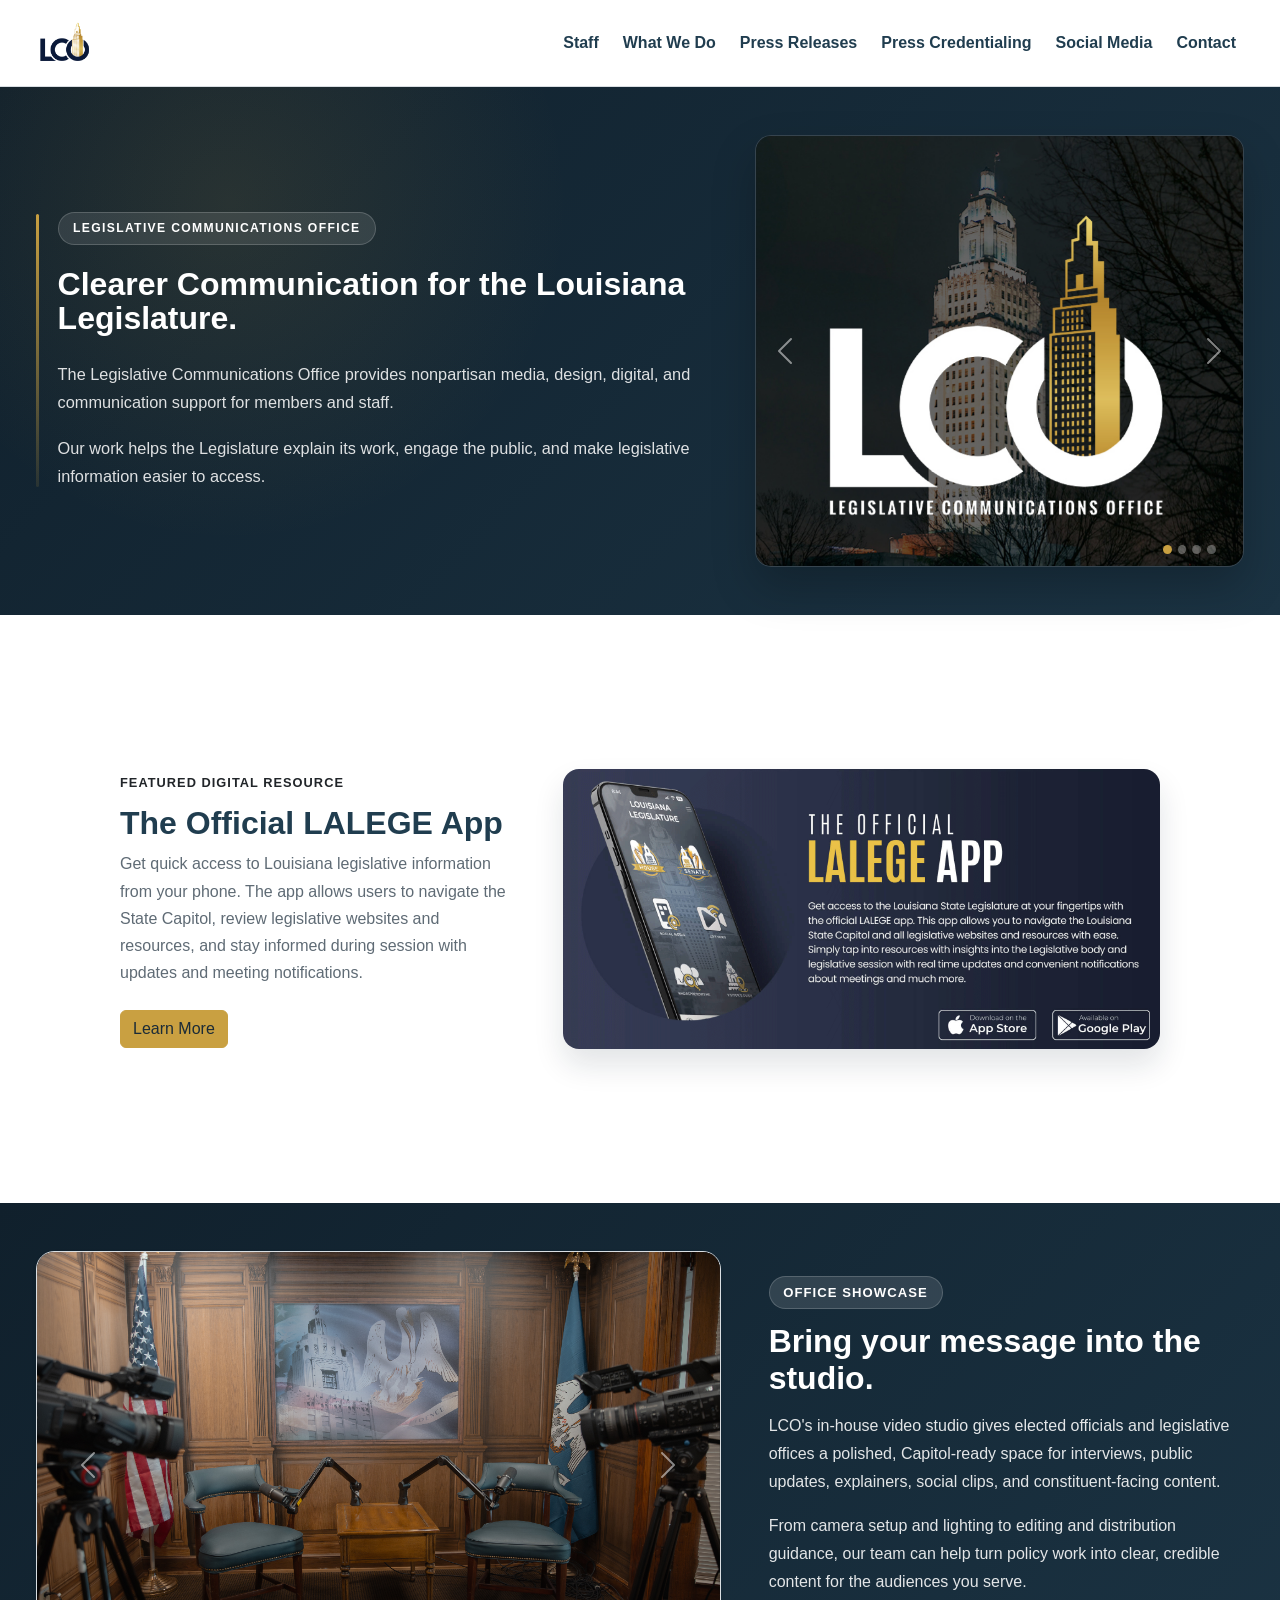
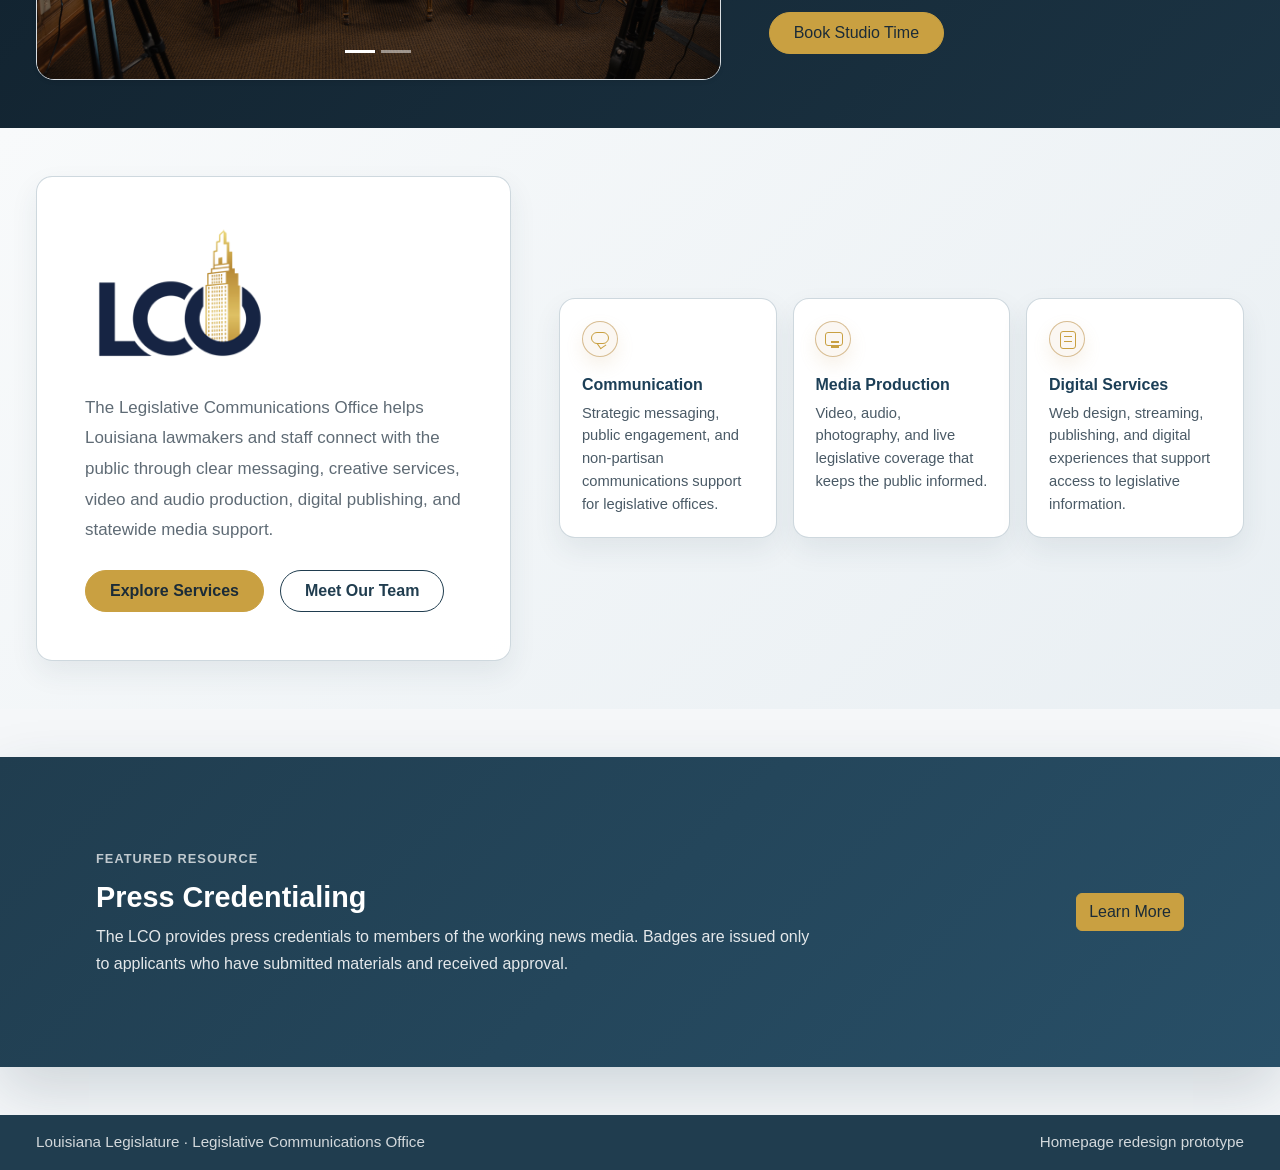
==== commit cc6e98f6: "Update LCO homepage design and media assets" ====
--- a/index.html
+++ b/index.html
@@ -43,14 +43,118 @@
     </div>
   </header>
 
-  <!-- APP FEATURE -->
+
+  <!-- BRAND / MISSION SPOTLIGHT -->
+  <section class="brand-spotlight py-5">
+    <div class="container">
+      <div class="brand-spotlight__card p-4 p-lg-5 rounded-4">
+        <div class="row align-items-center g-4">
+          <div class="col-lg-7">
+            <div class="brand-spotlight__content">
+            <span class="brand-spotlight__eyebrow d-inline-block mb-3 rounded-pill fw-bold text-uppercase">Legislative Communications Office</span>
+
+            <h1 class="brand-spotlight__title mb-4">
+              Clearer Communication for the Louisiana Legislature.
+            </h1>
+
+            <p class="brand-spotlight__text mb-3">
+              The Legislative Communications Office provides nonpartisan media, design, digital, and communication support for members and staff.
+            </p>
+
+            <p class="brand-spotlight__text mb-0">
+              Our work helps the Legislature explain its work, engage the public, and make legislative information easier to access.
+            </p>
+            </div>
+          </div>
+
+          <div class="col-lg-5">
+            <div
+              id="homepageHeroCarousel"
+              class="carousel slide carousel-fade homepage-hero-carousel brand-spotlight__image rounded-4"
+              data-bs-ride="carousel"
+              data-bs-interval="3000"
+              data-bs-pause="hover"
+            >
+              <div class="carousel-indicators">
+                <button type="button" data-bs-target="#homepageHeroCarousel" data-bs-slide-to="0" class="active" aria-current="true" aria-label="Slide 1"></button>
+                <button type="button" data-bs-target="#homepageHeroCarousel" data-bs-slide-to="1" aria-label="Slide 2"></button>
+                <button type="button" data-bs-target="#homepageHeroCarousel" data-bs-slide-to="2" aria-label="Slide 3"></button>
+                <button type="button" data-bs-target="#homepageHeroCarousel" data-bs-slide-to="3" aria-label="Slide 4"></button>
+              </div>
+
+              <div class="carousel-inner">
+                <div class="carousel-item homepage-hero-carousel__slide--plain active">
+                  <img
+                    src="images/footer-lco-image.jpg"
+                    class="d-block w-100 homepage-hero-carousel__image"
+                    alt="Legislative Communications Office media workspace"
+                    loading="lazy"
+                  >
+                </div>
+
+                <div class="carousel-item">
+                  <img
+                    src="images/SenatCham.jpg"
+                    class="d-block w-100 homepage-hero-carousel__image"
+                    alt="Louisiana Senate Chamber"
+                    loading="lazy"
+                  >
+                  <div class="carousel-caption homepage-hero-carousel__caption text-start">
+                    <h2>Senate Chamber</h2>
+                    <p>Supporting legislative work across both chambers.</p>
+                  </div>
+                </div>
+
+                <div class="carousel-item">
+                  <img
+                    src="images/appslider.gif"
+                    class="d-block w-100 homepage-hero-carousel__image homepage-hero-carousel__image--app"
+                    alt="LALEGE app displayed on mobile devices"
+                    loading="lazy"
+                  >
+                  <div class="carousel-caption homepage-hero-carousel__caption text-start">
+                    <h2>LALEGE App</h2>
+                    <p>Bringing legislative information directly to citizens’ devices.</p>
+                  </div>
+                </div>
+
+                <div class="carousel-item">
+                  <img
+                    src="images/MediaMem.jpg"
+                    class="d-block w-100 homepage-hero-carousel__image"
+                    alt="Legislative public information and media support"
+                    loading="lazy"
+                  >
+                  <div class="carousel-caption homepage-hero-carousel__caption text-start">
+                    <h2>Public Information</h2>
+                    <p>Helping connect the Legislature, media, and public.</p>
+                  </div>
+                </div>
+              </div>
+
+              <button class="carousel-control-prev" type="button" data-bs-target="#homepageHeroCarousel" data-bs-slide="prev">
+                <span class="carousel-control-prev-icon" aria-hidden="true"></span>
+                <span class="visually-hidden">Previous</span>
+              </button>
+              <button class="carousel-control-next" type="button" data-bs-target="#homepageHeroCarousel" data-bs-slide="next">
+                <span class="carousel-control-next-icon" aria-hidden="true"></span>
+                <span class="visually-hidden">Next</span>
+              </button>
+            </div>
+          </div>
+        </div>
+      </div>
+    </div>
+  </section>
+
+<!-- APP FEATURE -->
   <section class="py-5 app-feature-section" id="app">
     <div class="container-xxl px-4 px-lg-5">
       <div class="app-feature-card mx-auto p-4 p-lg-5 rounded-4 shadow-sm">
         <div class="row align-items-center g-4">
           <div class="col-lg-5">
             <div class="section-heading mb-0 app-feature-copy">
-              <span class="spotlight-card__eyebrow text-dark">Featured Digital Resource</span>
+              <span class="spotlight-card__eyebrow d-inline-block rounded-pill fw-bold text-uppercase text-dark">Featured Digital Resource</span>
 
               <h2 class="section-heading__title">
                 The Official LALEGE App
@@ -80,52 +184,83 @@
     </div>
   </section>
 
-  <!-- BRAND / MISSION SPOTLIGHT -->
-  <section class="brand-spotlight py-5">
+<!-- OFFICE PHOTO CAROUSEL / STUDIO MARKETING -->
+  <section class="office-showcase py-5">
     <div class="container">
-      <div class="brand-spotlight__card p-4 p-lg-5 rounded-4">
-        <div class="row align-items-center g-4">
-          <div class="col-lg-7">
-            <span class="brand-spotlight__eyebrow">Legislative Communications Office</span>
-
-            <h1 class="brand-spotlight__title mb-4">
-              <strong>Advancing the Louisiana Legislature</strong> through communication, media, design, and digital support.
-            </h1>
-
-            <p class="brand-spotlight__text mb-3">
-              The mission of the Legislative Communications Office is to advance the Louisiana Legislature by helping its members and staff gather, consider, and fully discuss ideas; increase public engagement; foster confidence; and build goodwill.
-            </p>
-
-            <p class="brand-spotlight__text mb-0">
-              We support both chambers with non-partisan communication strategy, public information services, creative production, and digital outreach built for modern legislative engagement.
-            </p>
-          </div>
-
-          <div class="col-lg-5">
-            <img
-              src="images/footer-lco-image.jpg"
-              alt="Legislative Communications Office"
-              class="brand-spotlight__image img-fluid rounded-4"
-            >
-          </div>
-        </div>
-      </div>
-    </div>
-  </section>
-
-  <!-- SUPPORT / HIGHLIGHTS -->
+      <div class="row align-items-center g-4 g-xl-5">
+        <div class="col-lg-7">
+          <div id="officePhotoCarousel" class="carousel slide office-carousel shadow-sm" data-bs-ride="carousel" data-bs-interval="3000">
+            <div class="carousel-indicators">
+              <button type="button" data-bs-target="#officePhotoCarousel" data-bs-slide-to="0" class="active" aria-current="true" aria-label="Office photo 1"></button>
+              <button type="button" data-bs-target="#officePhotoCarousel" data-bs-slide-to="1" aria-label="Office photo 2"></button>
+              <!--button type="button" data-bs-target="#officePhotoCarousel" data-bs-slide-to="2" aria-label="Office photo 3"></button-->
+              <!--button type="button" data-bs-target="#officePhotoCarousel" data-bs-slide-to="3" aria-label="Office photo 4"></button-->
+            </div>
+
+            <div class="carousel-inner">
+              <div class="carousel-item active">
+                <img src="images/newsroomgallery/MediaRoom1.jpg" class="d-block w-100 office-carousel__image" alt="Legislative Communications Office team working in the Capitol">
+              </div>
+
+              <div class="carousel-item">
+                <img src="images/newsroomgallery/MediaRoom2.jpg" class="d-block w-100 office-carousel__image" alt="LCO staff preparing media coverage">
+              </div>
+
+              <!--div class="carousel-item">
+                <img src="images/newsroomgallery/new/Y40A0261.jpg" class="d-block w-100 office-carousel__image" alt="Behind-the-scenes media production at the Legislative Communications Office">
+              </div-->
+
+              <!--div class="carousel-item">
+                <img src="images/newsroomgallery/new/Y40A0265.jpg" class="d-block w-100 office-carousel__image" alt="Office photo from the Legislative Communications Office">
+              </div-->
+            </div>
+
+            <button class="carousel-control-prev" type="button" data-bs-target="#officePhotoCarousel" data-bs-slide="prev" aria-label="Previous office photo">
+              <span class="carousel-control-prev-icon" aria-hidden="true"></span>
+            </button>
+
+            <button class="carousel-control-next" type="button" data-bs-target="#officePhotoCarousel" data-bs-slide="next" aria-label="Next office photo">
+              <span class="carousel-control-next-icon" aria-hidden="true"></span>
+            </button>
+          </div>
+        </div>
+
+        <div class="col-lg-5">
+          <div class="office-showcase__copy">
+            <span class="office-showcase__eyebrow d-inline-block rounded-pill fw-bold text-uppercase">Office Showcase</span>
+
+            <h2 class="office-showcase__title">
+              Bring your message into the studio.
+            </h2>
+
+            <p class="office-showcase__text">
+              LCO's in-house video studio gives elected officials and legislative offices a polished, Capitol-ready space for interviews, public updates, explainers, social clips, and constituent-facing content.
+            </p>
+
+            <p class="office-showcase__text">
+              From camera setup and lighting to editing and distribution guidance, our team can help turn policy work into clear, credible content for the audiences you serve.
+            </p>
+
+            <a href="contact.html" class="btn btn-legis-primary rounded-pill px-4 py-2">Book Studio Time</a>
+          </div>
+        </div>
+      </div>
+    </div>
+  </section>
+
+<!-- SUPPORT / HIGHLIGHTS -->
   <section class="homepage-hero py-5">
     <div class="container">
-      <div class="row align-items-center g-4">
+      <div class="row align-items-center g-4 g-xl-5">
         <div class="col-lg-5">
-          <div class="hero-brand-block">
-            <img src="images/logo@2x.png" alt="LCO Logo" class="hero-logo hero-logo--intro img-fluid">
+          <div class="hero-brand-block p-4 p-lg-5 rounded-4 shadow-sm">
+            <img src="images/logo@2x.png" alt="LCO Logo" class="hero-logo hero-logo--intro img-fluid" loading="lazy">
 
             <p class="hero-text mt-4">
               The Legislative Communications Office helps Louisiana lawmakers and staff connect with the public through clear messaging, creative services, video and audio production, digital publishing, and statewide media support.
             </p>
 
-            <div class="hero-actions d-flex flex-wrap align-items-center gap-2">
+            <div class="hero-actions d-flex flex-wrap align-items-center gap-3">
               <a href="what-we-do.html" class="btn btn-legis-primary rounded-pill px-4 py-2">Explore Services</a>
               <a href="staff.html" class="btn btn-legis-outline-dark rounded-pill px-4 py-2">Meet Our Team</a>
             </div>
@@ -134,17 +269,20 @@
 
         <div class="col-lg-7">
           <div class="hero-highlights d-grid gap-3">
-            <div class="highlight-item p-3 rounded-3 shadow-sm">
+            <div class="highlight-item p-4 rounded-4 shadow-sm">
+              <span class="highlight-item__icon" aria-hidden="true"></span>
               <strong>Communication</strong>
               <p>Strategic messaging, public engagement, and non-partisan communications support for legislative offices.</p>
             </div>
 
-            <div class="highlight-item p-3 rounded-3 shadow-sm">
+            <div class="highlight-item p-4 rounded-4 shadow-sm">
+              <span class="highlight-item__icon" aria-hidden="true"></span>
               <strong>Media Production</strong>
               <p>Video, audio, photography, and live legislative coverage that keeps the public informed.</p>
             </div>
 
-            <div class="highlight-item p-3 rounded-3 shadow-sm">
+            <div class="highlight-item p-4 rounded-4 shadow-sm">
+              <span class="highlight-item__icon" aria-hidden="true"></span>
               <strong>Digital Services</strong>
               <p>Web design, streaming, publishing, and digital experiences that support access to legislative information.</p>
             </div>
@@ -154,13 +292,14 @@
     </div>
   </section>
 
-  <!-- FEATURED RESOURCE -->
+<!-- FEATURED RESOURCE -->
   <section class="py-5 spotlight-section">
-    <div class="container">
-      <div class="spotlight-card p-4 p-lg-5 rounded-4">
-        <div class="row align-items-center g-4">
+    <div class="container-fluid px-0">
+      <div class="spotlight-card spotlight-card--wide p-4 p-lg-5">
+        <div class="spotlight-card__inner mx-auto px-4 px-lg-5">
+        <div class="row align-items-center justify-content-between g-4">
           <div class="col-lg-8">
-            <span class="spotlight-card__eyebrow">Featured Resource</span>
+            <span class="spotlight-card__eyebrow d-inline-block rounded-pill fw-bold text-uppercase">Featured Resource</span>
 
             <h2 class="spotlight-card__title">
               Press Credentialing
@@ -175,11 +314,12 @@
             <a href="press-credentialing.html" class="btn btn-legis-primary">Learn More</a>
           </div>
         </div>
-      </div>
-    </div>
-  </section>
-
-  <!-- FOOTER -->
+        </div>
+      </div>
+    </div>
+  </section>
+
+<!-- FOOTER -->
   <footer class="footer-strip py-3">
     <div class="container d-md-flex justify-content-between align-items-center gap-2">
       <div>Louisiana Legislature · Legislative Communications Office</div>
--- a/css/lco.css
+++ b/css/lco.css
@@ -1,6 +1,39 @@
-/* =========================
-   DESIGN SYSTEM VARIABLES
-========================= */
+/* =========================================================
+   LEGISLATIVE COMMUNICATIONS OFFICE (LCO)
+   MAIN STYLESHEET
+
+   TABLE OF CONTENTS
+
+   01. CSS Variables / Design Tokens
+   02. Global Base Styles
+   03. Buttons
+   04. Header / Navigation
+   05. Shared Layout Helpers
+   06. Shared Section Headings
+   07. Page Hero Sections
+
+   08. Homepage / App Feature
+   09. Homepage / Brand Spotlight
+   10. Homepage / Hero
+   11. Homepage / Highlights
+   12. Homepage / Office Showcase
+   13. Homepage / Featured Resource
+
+   14. Staff / Team Page
+   15. What We Do / Services Page
+   16. Press Releases Page
+   17. Press Credentialing Page
+   18. Social Media Page
+   19. Contact Page
+
+   20. Footer
+   21. Responsive Media Queries
+
+   ========================================================= */
+
+/* =========================================================
+   CSS VARIABLES / DESIGN TOKENS
+========================================================= */
 
 :root {
   --legis-navy: #203d4f;
@@ -15,9 +48,9 @@
 }
 
 
-/* =========================
-   BASE STYLES
-========================= */
+/* =========================================================
+   GLOBAL BASE STYLES
+========================================================= */
 
 body {
   margin: 0;
@@ -36,9 +69,48 @@
 }
 
 
-/* =========================
-   HEADER / NAV
-========================= */
+/* =========================================================
+   BUTTONS
+========================================================= */
+
+.btn-legis-primary {
+  background: var(--legis-gold);
+  border: 1px solid var(--legis-gold);
+  color: #1b2b37;
+}
+
+.btn-legis-primary:hover {
+  background: #d7af57;
+  border-color: #d7af57;
+  color: #1b2b37;
+}
+
+.btn-legis-outline-dark {
+  background: transparent;
+  border: 1px solid var(--legis-navy);
+  color: var(--legis-navy);
+}
+
+.btn-legis-outline-dark:hover {
+  background: var(--legis-navy);
+  color: #fff;
+}
+
+.btn-legis-outline {
+  border: 1px solid rgba(255, 255, 255, 0.45);
+  color: var(--legis-white);
+  background: transparent;
+}
+
+.btn-legis-outline:hover {
+  background: rgba(255, 255, 255, 0.1);
+  color: var(--legis-white);
+}
+
+
+/* =========================================================
+   HEADER / NAVIGATION
+========================================================= */
 
 .site-header {
   background: var(--legis-white);
@@ -69,41 +141,21 @@
   display: block;
 }
 
-
-/* =========================
-   GENERIC SECTION HELPERS
-========================= */
-
-.section-heading {
-  margin-bottom: 2rem;
-}
-
-.section-heading__title {
-  font-size: 2rem;
-  color: var(--legis-navy);
-  font-weight: 700;
-  margin-bottom: 0.5rem;
-}
-
-.section-heading__text {
-  color: var(--legis-slate);
-  max-width: 760px;
-  line-height: 1.7;
-  margin-bottom: 0;
-}
-
-.section-heading__text {
-  color: var(--legis-slate);
-  max-width: 760px;
-  line-height: 1.7;
-  margin: 0 auto;
-  text-align: center;
-}
-
-
-/* =========================
-   SHARED CARD / ARTICLE HOVER
-========================= */
+.site-header .container,
+.app-feature-section .container-xxl,
+.brand-spotlight .container,
+.homepage-hero .container,
+.office-showcase .container,
+.spotlight-section .container,
+.footer-strip .container {
+  width: min(100% - 48px, 1560px);
+  max-width: none;
+}
+
+
+/* =========================================================
+   SHARED LAYOUT HELPERS
+========================================================= */
 
 .service-tile,
 .service-card,
@@ -134,107 +186,6 @@
   box-shadow: var(--card-hover-shadow);
 }
 
-
-/* =========================
-   BUTTONS
-========================= */
-
-.btn-legis-primary {
-  background: var(--legis-gold);
-  border: 1px solid var(--legis-gold);
-  color: #1b2b37;
-}
-
-.btn-legis-primary:hover {
-  background: #d7af57;
-  border-color: #d7af57;
-  color: #1b2b37;
-}
-
-.btn-legis-outline-dark {
-  background: transparent;
-  border: 1px solid var(--legis-navy);
-  color: var(--legis-navy);
-}
-
-.btn-legis-outline-dark:hover {
-  background: var(--legis-navy);
-  color: #fff;
-}
-
-.btn-legis-outline {
-  border: 1px solid rgba(255, 255, 255, 0.45);
-  color: var(--legis-white);
-  background: transparent;
-}
-
-.btn-legis-outline:hover {
-  background: rgba(255, 255, 255, 0.1);
-  color: var(--legis-white);
-}
-
-
-/* =========================
-   HOMEPAGE HERO
-========================= */
-
-.homepage-hero {
-  padding: 4.5rem 0;
-  background: linear-gradient(135deg, #f8fafb, #e9eff3);
-}
-
-.hero-eyebrow {
-  display: inline-block;
-  margin-bottom: 1rem;
-  padding: 0.35rem 0.85rem;
-  border-radius: 999px;
-  background: rgba(32, 61, 79, 0.08);
-  color: var(--legis-navy);
-  font-size: 0.82rem;
-  font-weight: 700;
-  letter-spacing: 0.08em;
-  text-transform: uppercase;
-}
-
-.hero-title {
-  font-size: 2.7rem;
-  line-height: 1.15;
-  font-weight: 700;
-  color: var(--legis-navy);
-  margin-bottom: 1rem;
-}
-
-.hero-text {
-  font-size: 1.06rem;
-  line-height: 1.8;
-  color: var(--legis-slate);
-  margin-bottom: 1.5rem;
-  max-width: 680px;
-}
-
-.hero-actions .btn {
-  font-weight: 600;
-}
-
-.hero-logo {
-  max-width: 260px;
-  width: 100%;
-  height: auto;
-  opacity: 0.95;
-}
-
-.homepage-hero .col-lg-6:last-child,
-.homepage-hero .col-lg-5:last-child {
-  display: flex;
-  justify-content: center;
-  align-items: center;
-}
-
-
-/* =========================
-   HERO / BRAND IMAGE BLOCKS
-========================= */
-
 .hero-media-card {
   background: #fff;
   border: 1px solid var(--legis-border);
@@ -260,22 +211,134 @@
   filter: drop-shadow(0 12px 24px rgba(0, 0, 0, 0.12));
 }
 
-
-/* =========================
-   APP FEATURE SECTION
-========================= */
+.service-tile,
+.service-card {
+  background: #fff;
+  border: 1px solid var(--legis-border);
+}
+
+.lco-team-card__contact a:hover {
+  text-decoration: underline;
+}
+
+.lco-banner {
+  position: relative;
+  height: 380px;
+  width: 100%;
+  background: url('../images/footer-lco-image.jpg') center 35% / cover no-repeat;
+}
+
+.lco-banner__overlay {
+  position: absolute;
+  inset: 0;
+  background: rgba(0, 0, 0, 0.2);
+}
+
+.lco-banner__content {
+  position: relative;
+  z-index: 2;
+}
+
+
+/* =========================================================
+   SHARED SECTION HEADINGS
+========================================================= */
+
+.section-heading {
+  margin-bottom: 2rem;
+}
+
+.section-heading__title {
+  font-size: 2rem;
+  color: var(--legis-navy);
+  font-weight: 700;
+  margin-bottom: 0.5rem;
+}
+
+.section-heading__text {
+  color: var(--legis-slate);
+  max-width: 760px;
+  line-height: 1.7;
+  margin-bottom: 0;
+}
+
+.section-heading__text {
+  color: var(--legis-slate);
+  max-width: 760px;
+  line-height: 1.7;
+  margin: 0 auto;
+  text-align: center;
+}
+
+
+/* =========================================================
+   PAGE HERO SECTIONS
+========================================================= */
+
+.page-hero {
+  padding: 3.5rem 0 3rem;
+  background: linear-gradient(135deg, #10202c, #1b3343);
+}
+
+.page-hero__content {
+  max-width: 760px;
+}
+
+.page-hero__eyebrow {
+  padding: 0.35rem 0.85rem;
+  background: rgba(255, 255, 255, 0.12);
+  border: 1px solid rgba(255, 255, 255, 0.18);
+  color: #ffffff;
+  font-size: 0.82rem;
+  letter-spacing: 0.08em;
+}
+
+.page-hero__title {
+  color: #ffffff;
+  font-size: 2.6rem;
+  line-height: 1.12;
+  font-weight: 800;
+  margin-bottom: 0.75rem;
+}
+
+.page-hero__text {
+  color: rgba(255, 255, 255, 0.88);
+  font-size: 1.05rem;
+  line-height: 1.75;
+  margin-bottom: 0;
+  max-width: 640px;
+}
+
+.page-hero--credentialing {
+  padding: 3.5rem 0 3rem;
+  background: linear-gradient(135deg, #10202c, #1b3343);
+}
+
+.page-hero--social {
+  padding: 3.5rem 0 3rem;
+  background: linear-gradient(135deg, #10202c, #1b3343);
+}
+
+.page-hero--contact {
+  padding: 3.5rem 0 3rem;
+  background: linear-gradient(135deg, #10202c, #1b3343);
+}
+
+
+/* =========================================================
+   HOMEPAGE / APP FEATURE
+========================================================= */
 
 .app-feature-section {
   background: #ffffff;
-  padding-top: 2rem;
+  padding: 4.5rem 0;
 }
 
 .app-feature-card {
-  background: linear-gradient(135deg, #f8fafb, #eef3f6);
-  border: 1px solid var(--legis-border);
-  border-radius: 20px;
-  padding: 2rem;
-  box-shadow: 0 18px 36px rgba(32, 61, 79, 0.08);
+  background: transparent;
+  border: 0;
+  border-radius: 0 !important;
+  box-shadow: none !important;
 }
 
 .app-feature-media {
@@ -285,14 +348,437 @@
 .app-feature-media__image {
   display: block;
   width: 100%;
+  border-radius: 14px;
+  box-shadow: 0 16px 30px rgba(20, 34, 48, 0.12);
+}
+
+.app-feature-copy {
+  max-width: 560px;
+  margin: 0;
+}
+
+.app-feature-card {
+  max-width: none;
+  margin: 0;
+  padding: 0;
+}
+
+.app-feature-card:hover {
+  transform: none;
+  box-shadow: none !important;
+}
+
+.app-feature-card .section-heading__text {
+  margin: 0;
+  text-align: left;
+}
+
+.app-feature-copy .text-center {
+  text-align: left !important;
+}
+
+
+/* =========================================================
+   HOMEPAGE / BRAND SPOTLIGHT
+========================================================= */
+
+.brand-spotlight {
+  padding: clamp(4.5rem, 7vw, 7rem) 0;
+  background:
+    radial-gradient(circle at 18% 22%, rgba(201, 160, 65, 0.12), transparent 30%),
+    linear-gradient(135deg, #10202c, #1b3343);
+}
+
+.brand-spotlight__card {
+  background: transparent;
+  border-radius: 0 !important;
+  padding: 0 !important;
+  box-shadow: none;
+}
+
+.brand-spotlight__card:hover {
+  transform: none;
+  box-shadow: none;
+}
+
+.brand-spotlight__content {
+  position: relative;
+  max-width: 720px;
+  padding-left: 1.35rem;
+}
+
+.brand-spotlight__content::before {
+  position: absolute;
+  top: 0.15rem;
+  bottom: 0.2rem;
+  left: 0;
+  width: 3px;
+  content: "";
+  border-radius: 999px;
+  background: linear-gradient(180deg, var(--legis-gold), rgba(201, 160, 65, 0.12));
+}
+
+.brand-spotlight__image {
+  display: block;
+  width: 100%;
+  max-width: 640px;
+  margin-left: auto;
   border-radius: 16px;
-  box-shadow: 0 16px 30px rgba(20, 34, 48, 0.12);
-}
-
-
-/* =========================
-   MISSION
-========================= */
+}
+
+.homepage-hero-carousel {
+  position: relative;
+  overflow: hidden;
+  background: #10202c;
+  border: 1px solid rgba(255, 255, 255, 0.16);
+  box-shadow: 0 20px 44px rgba(0, 0, 0, 0.22);
+}
+
+.homepage-hero-carousel .carousel-inner,
+.homepage-hero-carousel .carousel-item {
+  min-height: 430px;
+}
+
+.homepage-hero-carousel .carousel-item:not(.homepage-hero-carousel__slide--plain)::after {
+  content: "";
+  position: absolute;
+  inset: 0;
+  z-index: 1;
+  pointer-events: none;
+  background:
+    linear-gradient(180deg, rgba(5, 18, 29, 0.08) 0%, rgba(5, 18, 29, 0.78) 100%),
+    linear-gradient(90deg, rgba(5, 18, 29, 0.68) 0%, rgba(5, 18, 29, 0.12) 60%);
+}
+
+.homepage-hero-carousel__image {
+  height: 430px;
+  object-fit: cover;
+  object-position: center;
+}
+
+.homepage-hero-carousel__image--app {
+  object-position: 0% center;
+}
+
+.homepage-hero-carousel__caption {
+  right: 1.5rem;
+  bottom: 1.75rem;
+  left: 1.5rem;
+  z-index: 2;
+  padding: 0;
+}
+
+.homepage-hero-carousel__caption h2 {
+  margin-bottom: 0.35rem;
+  color: #ffffff;
+  font-family: var(--font-heading);
+  font-size: clamp(1.25rem, 2vw, 1.8rem);
+  font-weight: 700;
+  text-shadow: 0 2px 14px rgba(0, 0, 0, 0.4);
+}
+
+.homepage-hero-carousel__caption p {
+  max-width: 34rem;
+  margin-bottom: 0;
+  color: rgba(255, 255, 255, 0.86);
+  font-size: 0.95rem;
+  line-height: 1.55;
+  text-shadow: 0 2px 12px rgba(0, 0, 0, 0.35);
+}
+
+.homepage-hero-carousel .carousel-indicators {
+  right: 1.5rem;
+  bottom: 0.75rem;
+  left: auto;
+  z-index: 3;
+  margin: 0;
+}
+
+.homepage-hero-carousel .carousel-indicators [data-bs-target] {
+  width: 0.55rem;
+  height: 0.55rem;
+  border: 0;
+  border-radius: 50%;
+  background-color: rgba(255, 255, 255, 0.62);
+}
+
+.homepage-hero-carousel .carousel-indicators .active {
+  background-color: var(--legis-gold);
+}
+
+.homepage-hero-carousel .carousel-control-prev,
+.homepage-hero-carousel .carousel-control-next {
+  z-index: 3;
+  width: 12%;
+}
+
+.brand-spotlight__eyebrow {
+  margin-bottom: 1.4rem !important;
+  padding: 0.4rem 0.9rem;
+  background: rgba(255, 255, 255, 0.1);
+  border: 1px solid rgba(255, 255, 255, 0.18);
+  color: #ffffff;
+  font-size: 0.76rem;
+  letter-spacing: 0.11em;
+}
+
+.brand-spotlight__title {
+  color: #ffffff;
+  font-size: clamp(2rem, 2.45vw, 3rem);
+  line-height: 1.07;
+  font-weight: 700;
+  max-width: 700px;
+  margin-bottom: 1.5rem !important;
+}
+
+.brand-spotlight__text {
+  color: rgba(255, 255, 255, 0.86);
+  font-size: 1.02rem;
+  line-height: 1.72;
+  max-width: 660px;
+  margin-bottom: 1.15rem !important;
+}
+
+.brand-spotlight__text:last-of-type {
+  margin-bottom: 0 !important;
+}
+
+
+/* =========================================================
+   HOMEPAGE / HERO
+========================================================= */
+
+.homepage-hero {
+  padding: 5.5rem 0 6.25rem;
+  background: linear-gradient(135deg, #f8fafb, #e9eff3);
+}
+
+.hero-brand-block {
+  background: rgba(255, 255, 255, 0.94);
+  border: 1px solid rgba(204, 214, 221, 0.95);
+  border-radius: 16px !important;
+  box-shadow: 0 12px 28px rgba(32, 61, 79, 0.08) !important;
+}
+
+.hero-eyebrow {
+  display: inline-block;
+  margin-bottom: 1rem;
+  padding: 0.35rem 0.85rem;
+  border-radius: 999px;
+  background: rgba(32, 61, 79, 0.08);
+  color: var(--legis-navy);
+  font-size: 0.82rem;
+  font-weight: 700;
+  letter-spacing: 0.08em;
+  text-transform: uppercase;
+}
+
+.hero-title {
+  font-size: 2.7rem;
+  line-height: 1.15;
+  font-weight: 700;
+  color: var(--legis-navy);
+  margin-bottom: 1rem;
+}
+
+.hero-text {
+  font-size: 1.06rem;
+  line-height: 1.8;
+  color: var(--legis-slate);
+  margin-bottom: 1.5rem;
+  max-width: 680px;
+}
+
+.hero-actions .btn {
+  font-weight: 600;
+}
+
+.hero-logo {
+  max-width: 185px;
+  width: 100%;
+  height: auto;
+  opacity: 0.95;
+}
+
+.homepage-hero .col-lg-6:last-child,
+.homepage-hero .col-lg-5:last-child {
+  display: flex;
+  justify-content: center;
+  align-items: center;
+}
+
+.hero-highlights {
+  display: grid;
+  grid-template-columns: repeat(3, minmax(0, 1fr));
+  align-items: stretch;
+  gap: 18px;
+}
+
+
+/* =========================================================
+   HOMEPAGE / HIGHLIGHTS
+========================================================= */
+
+.highlight-item {
+  position: relative;
+  display: flex;
+  min-height: 215px;
+  flex-direction: column;
+  align-items: flex-start;
+  justify-content: flex-start;
+  padding: 1.35rem !important;
+  background: #ffffff;
+  border: 1px solid rgba(204, 214, 221, 0.95);
+  border-radius: 16px !important;
+  box-shadow: 0 12px 28px rgba(32, 61, 79, 0.08) !important;
+  height: 100%;
+}
+
+.highlight-item:hover {
+  border-color: rgba(196, 157, 95, 0.62);
+  box-shadow: 0 18px 34px rgba(32, 61, 79, 0.12) !important;
+}
+
+.highlight-item__icon {
+  position: relative;
+  width: 36px;
+  height: 36px;
+  margin-bottom: 1rem;
+  display: inline-flex;
+  border-radius: 50%;
+  border: 1px solid rgba(196, 157, 95, 0.65);
+  background: rgba(196, 157, 95, 0.08);
+  box-shadow: 0 8px 18px rgba(196, 157, 95, 0.14);
+}
+
+.highlight-item__icon::before,
+.highlight-item__icon::after {
+  content: "";
+  position: absolute;
+  display: block;
+}
+
+.highlight-item:nth-child(1) .highlight-item__icon::before {
+  inset: 10px 8px 12px;
+  border: 1.5px solid var(--legis-gold);
+  border-radius: 8px;
+}
+
+.highlight-item:nth-child(1) .highlight-item__icon::after {
+  left: 15px;
+  bottom: 8px;
+  width: 7px;
+  height: 7px;
+  border-left: 1.5px solid var(--legis-gold);
+  border-bottom: 1.5px solid var(--legis-gold);
+  transform: rotate(-35deg);
+}
+
+.highlight-item:nth-child(2) .highlight-item__icon::before {
+  left: 9px;
+  top: 10px;
+  width: 18px;
+  height: 14px;
+  border: 1.5px solid var(--legis-gold);
+  border-radius: 3px;
+}
+
+.highlight-item:nth-child(2) .highlight-item__icon::after {
+  left: 15px;
+  bottom: 8px;
+  width: 8px;
+  height: 1.5px;
+  background: var(--legis-gold);
+  box-shadow: 0 -5px 0 var(--legis-gold);
+}
+
+.highlight-item:nth-child(3) .highlight-item__icon::before {
+  left: 10px;
+  top: 9px;
+  width: 16px;
+  height: 18px;
+  border: 1.5px solid var(--legis-gold);
+  border-radius: 3px;
+}
+
+.highlight-item:nth-child(3) .highlight-item__icon::after {
+  left: 14px;
+  top: 14px;
+  width: 8px;
+  height: 1.5px;
+  background: var(--legis-gold);
+  box-shadow: 0 5px 0 var(--legis-gold);
+}
+
+.highlight-item strong {
+  display: block;
+  color: #1c3f57;
+  margin-bottom: 5px;
+  font-weight: 600;
+}
+
+.highlight-item p {
+  margin: 0;
+  font-size: 0.92rem;
+  color: #4a5a66;
+  line-height: 1.55;
+}
+
+
+/* =========================================================
+   HOMEPAGE / OFFICE SHOWCASE
+========================================================= */
+
+.office-showcase {
+  background: linear-gradient(135deg, #10202c, #1b3343);
+  padding: 5rem 0;
+}
+
+.office-carousel {
+  overflow: hidden;
+  border: 1px solid var(--legis-border);
+  border-radius: 18px;
+  background: #111f2a;
+}
+
+.office-carousel__image {
+  aspect-ratio: 16 / 10;
+  object-fit: cover;
+  object-position: center;
+}
+
+.office-showcase__copy {
+  max-width: 640px;
+}
+
+.office-showcase__eyebrow {
+  margin-bottom: 0.85rem;
+  padding: 0.35rem 0.85rem;
+  background: rgba(255, 255, 255, 0.12);
+  border: 1px solid rgba(255, 255, 255, 0.18);
+  color: #ffffff;
+  font-size: 0.82rem;
+  letter-spacing: 0.08em;
+}
+
+.office-showcase__title {
+  color: #ffffff;
+  font-size: clamp(2rem, 2.4vw, 3rem);
+  font-weight: 700;
+  line-height: 1.15;
+  margin-bottom: 1rem;
+}
+
+.office-showcase__text {
+  color: rgba(255, 255, 255, 0.88);
+  line-height: 1.75;
+  margin-bottom: 1rem;
+}
+
+
+/* =========================================================
+   HOMEPAGE / FEATURED RESOURCE
+========================================================= */
 
 .mission-section {
   background: #fff;
@@ -315,25 +801,31 @@
   line-height: 1.7;
 }
 
-
-/* =========================
-   SPOTLIGHT / CALLOUT
-========================= */
+.spotlight-section {
+  padding: 6.5rem 0 5.75rem;
+}
 
 .spotlight-card {
   background: linear-gradient(135deg, var(--legis-navy), #284f67);
   color: #fff;
-  border-radius: 18px;
-  padding: 2rem;
+  border-radius: 0 !important;
+  padding: 3rem clamp(1.5rem, 4vw, 4rem);
+}
+
+.spotlight-card--wide {
+  width: 100%;
+  padding-block: clamp(3.75rem, 7vw, 5.75rem) !important;
+  box-shadow: 0 24px 58px rgba(32, 61, 79, 0.18);
+}
+
+.spotlight-card__inner {
+  max-width: 1200px;
 }
 
 .spotlight-card__eyebrow {
-  display: inline-block;
   margin-bottom: 0.75rem;
   font-size: 0.8rem;
-  font-weight: 700;
   letter-spacing: 0.08em;
-  text-transform: uppercase;
   color: rgba(255, 255, 255, 0.72);
 }
 
@@ -345,58 +837,13 @@
 .spotlight-card__text {
   color: rgba(255, 255, 255, 0.88);
   line-height: 1.7;
-}
-
-
-/* =========================
-   SERVICES
-========================= */
-
-.services-section,
-.lco-services {
-  background: var(--legis-bg);
-}
-
-.service-group__header {
-  margin-bottom: 1.5rem;
-}
-
-.service-group__title {
-  color: var(--legis-gold);
-  font-weight: 700;
-  letter-spacing: 0.02em;
-}
-
-.service-group__text {
-  color: var(--legis-slate);
-  margin-bottom: 0;
-}
-
-.service-tile,
-.service-card {
-  background: #fff;
-  border: 1px solid var(--legis-border);
-}
-
-.service-tile__title,
-.service-card__title {
-  color: var(--legis-navy);
-  font-size: 1.1rem;
-  font-weight: 700;
-  margin-bottom: 0.75rem;
-}
-
-.service-tile__text,
-.service-card__text {
-  color: var(--legis-slate);
-  line-height: 1.7;
-  margin-bottom: 0;
-}
-
-
-/* =========================
-   STAFF PAGE HERO
-========================= */
+  max-width: 780px;
+}
+
+
+/* =========================================================
+   STAFF / TEAM PAGE
+========================================================= */
 
 .lco-hero {
   position: relative;
@@ -418,7 +865,6 @@
   display: inline-block;
   margin-bottom: 1rem;
   padding: 0.35rem 0.85rem;
-  border-radius: 999px;
   background: rgba(255, 255, 255, 0.12);
   border: 1px solid rgba(255, 255, 255, 0.18);
   font-size: 0.82rem;
@@ -488,11 +934,6 @@
 .lco-hero-card__meta strong {
   color: #ffffff;
 }
-
-
-/* =========================
-   STAFF PAGE TEAM DIRECTORY
-========================= */
 
 .team-section,
 .lco-team-section {
@@ -590,238 +1031,8 @@
   word-break: break-word;
 }
 
-.lco-team-card__contact a:hover {
-  text-decoration: underline;
-}
-
-
-/* =========================
-   TEAM PREVIEW
-========================= */
-
 .team-preview-section {
   display: none;
-}
-
-
-/* =========================
-   CONTACT
-========================= */
-
-.contact-banner {
-  background: linear-gradient(135deg, var(--legis-navy), #284f67);
-  color: #fff;
-  padding: 2rem;
-  border-radius: 18px;
-  box-shadow: 0 18px 36px rgba(32, 61, 79, 0.18);
-}
-
-.contact-banner__title {
-  font-size: 1.4rem;
-  font-weight: 700;
-  margin-bottom: 0.4rem;
-}
-
-.contact-banner__text {
-  color: rgba(255, 255, 255, 0.88);
-  margin-bottom: 0;
-  line-height: 1.7;
-}
-
-.contact-banner__phone {
-  display: inline-block;
-  margin-top: 1rem;
-  font-size: 1.2rem;
-  font-weight: 700;
-  color: #fff;
-}
-
-
-/* =========================
-   FOOTER
-========================= */
-
-.footer-strip {
-  background: var(--legis-navy);
-  color: rgba(255, 255, 255, 0.8);
-  font-size: 0.95rem;
-}
-
-
-/* =========================
-   RESPONSIVE
-========================= */
-
-@media (max-width: 991.98px) {
-  .hero-title {
-    font-size: 2.2rem;
-  }
-
-  .hero-media-card {
-    max-width: 100%;
-  }
-
-  .hero-logo {
-    max-width: 220px;
-  }
-
-  .footer-lco-logo {
-    max-width: 280px;
-    height: 180px;
-  }
-
-  .nav-logo {
-    height: 38px;
-  }
-
-  .lco-hero__title {
-    font-size: 2.2rem;
-  }
-
-  .lco-hero__inner {
-    padding: 3.5rem 0;
-  }
-}
-
-@media (max-width: 767.98px) {
-  .hero-title {
-    font-size: 1.9rem;
-  }
-
-  .spotlight-card,
-  .contact-banner,
-  .app-feature-card {
-    padding: 1.5rem;
-  }
-
-  .hero-logo {
-    max-width: 180px;
-  }
-
-  .footer-lco-logo {
-    max-width: 240px;
-    height: 150px;
-  }
-
-  .nav-logo {
-    height: 34px;
-  }
-
-  .lco-hero__title {
-    font-size: 1.95rem;
-  }
-
-  .team-card__role {
-    min-height: auto;
-  }
-}
-
-.lco-banner {
-  position: relative;
-  height: 380px;
-  width: 100%;
-  background: url('../images/footer-lco-image.jpg') center 35% / cover no-repeat;
-}
-
-.lco-banner__overlay {
-  position: absolute;
-  inset: 0;
-  background: rgba(0, 0, 0, 0.2);
-}
-
-.lco-banner__content {
-  position: relative;
-  z-index: 2;
-}
-
-.brand-spotlight {
-  padding: 1rem 0 2rem;
-  background: linear-gradient(135deg, #10202c, #1b3343);
-}
-
-.brand-spotlight__card {
-  background: rgba(255, 255, 255, 0.04);
-  border-radius: 24px;
-  padding: 2rem;
-  box-shadow: 0 18px 36px rgba(0, 0, 0, 0.18);
-}
-
-.brand-spotlight__image {
-  display: block;
-  width: 100%;
-  max-width: 520px;
-  margin: 0 auto;
-  border-radius: 18px;
-}
-
-.brand-spotlight__eyebrow {
-  display: inline-block;
-  margin-bottom: 1rem;
-  padding: 0.35rem 0.85rem;
-  border-radius: 999px;
-  background: rgba(255, 255, 255, 0.12);
-  border: 1px solid rgba(255, 255, 255, 0.18);
-  color: #ffffff;
-  font-size: 0.82rem;
-  font-weight: 700;
-  letter-spacing: 0.08em;
-  text-transform: uppercase;
-}
-
-.brand-spotlight__title {
-  color: #ffffff;
-  font-size: 2.1rem;
-  line-height: 1.12;
-  font-weight: 700;
-  margin-bottom: 0;
-}
-
-@media (max-width: 991.98px) {
-  .brand-spotlight__card {
-    padding: 1.5rem;
-  }
-
-  .brand-spotlight__title {
-    color: #ffffff;
-    font-family: 'Inter', sans-serif;
-    font-size: 2.4rem;
-    line-height: 1.25;
-    font-weight: 100;
-    margin-bottom: 0;
-  }
-
-  .brand-spotlight__eyebrow {
-    display: table;
-    margin-left: auto;
-    margin-right: auto;
-  }
-}
-
-.hero-highlights {
-  display: flex;
-  flex-direction: column;
-  gap: 20px;
-}
-
-.highlight-item {
-  background: #f8fafc;
-  padding: 16px 18px;
-  border-radius: 12px;
-  box-shadow: 0 6px 15px rgba(0, 0, 0, 0.06);
-}
-
-.highlight-item strong {
-  display: block;
-  color: #1c3f57;
-  margin-bottom: 5px;
-  font-weight: 600;
-}
-
-.highlight-item p {
-  margin: 0;
-  font-size: 0.95rem;
-  color: #4a5a66;
-  line-height: 1.6;
 }
 
 .team-page-hero {
@@ -837,9 +1048,7 @@
 .team-page-hero__title {
   font-size: 2.7rem;
   line-height: 1.15;
-  font-weight: 700;
-  color: var(--legis-navy);
-  margin-bottom: 1rem;
+  color: var(--legis-navy);
 }
 
 .team-page-hero__text {
@@ -899,68 +1108,132 @@
   line-height: 1.7;
 }
 
-@media (max-width: 991.98px) {
-  .team-page-hero__title {
-    font-size: 2.2rem;
-  }
-}
-
-@media (max-width: 767.98px) {
-  .team-page-hero {
-    padding: 3rem 0 2rem;
-  }
-
-  .team-page-hero__title {
-    font-size: 1.95rem;
-  }
-
-  .team-feature-card {
-    padding: 1.5rem;
-  }
-}
-
-/* =========================
+
+
+.what-we-do-hero-carousel {
+  position: relative;
+  overflow: hidden;
+  width: 100%;
+  max-width: 680px;
+  margin-left: auto;
+  border-radius: 18px;
+  border: 1px solid rgba(255, 255, 255, 0.18);
+  box-shadow: 0 22px 48px rgba(0, 0, 0, 0.22);
+  background: #111f2a;
+}
+
+.what-we-do-hero-carousel .carousel-inner,
+.what-we-do-hero-carousel .carousel-item {
+  min-height: 430px;
+}
+
+.what-we-do-hero-carousel__image {
+  height: 430px;
+  object-fit: cover;
+  object-position: center;
+}
+
+.what-we-do-hero-carousel .carousel-item::after {
+  content: "";
+  position: absolute;
+  inset: 0;
+  z-index: 1;
+  pointer-events: none;
+  background: linear-gradient(180deg, rgba(16, 32, 44, 0.02) 0%, rgba(16, 32, 44, 0.22) 45%, rgba(16, 32, 44, 0.78) 100%);
+}
+
+.what-we-do-hero-carousel__caption {
+  z-index: 2;
+  right: 1.75rem;
+  bottom: 1.65rem;
+  left: 1.75rem;
+  padding: 0;
+}
+
+.what-we-do-hero-carousel__caption h2 {
+  margin-bottom: 0.35rem;
+  color: #ffffff;
+  font-size: clamp(1.15rem, 2vw, 1.5rem);
+  font-weight: 700;
+  text-shadow: 0 2px 10px rgba(0, 0, 0, 0.35);
+}
+
+.what-we-do-hero-carousel__caption p {
+  max-width: 460px;
+  margin: 0;
+  color: rgba(255, 255, 255, 0.88);
+  font-size: 0.95rem;
+  line-height: 1.55;
+  text-shadow: 0 2px 10px rgba(0, 0, 0, 0.35);
+}
+
+.what-we-do-hero-carousel .carousel-indicators {
+  right: 1.5rem;
+  bottom: 0.55rem;
+  left: auto;
+  justify-content: flex-end;
+  margin: 0;
+}
+
+.what-we-do-hero-carousel .carousel-indicators [data-bs-target] {
+  width: 9px;
+  height: 9px;
+  border-radius: 50%;
+  background-color: rgba(255, 255, 255, 0.68);
+}
+
+.what-we-do-hero-carousel .carousel-indicators .active {
+  background-color: var(--legis-gold);
+}
+
+.what-we-do-hero-carousel .carousel-control-prev,
+.what-we-do-hero-carousel .carousel-control-next {
+  z-index: 3;
+  width: 12%;
+}
+/* =========================================================
+   WHAT WE DO / SERVICES PAGE
+========================================================= */
+
+.services-section,
+.lco-services {
+  background: var(--legis-bg);
+}
+
+.service-group__header {
+  margin-bottom: 1.5rem;
+}
+
+.service-group__title {
+  color: var(--legis-gold);
+  font-weight: 700;
+  letter-spacing: 0.02em;
+}
+
+.service-group__text {
+  color: var(--legis-slate);
+  margin-bottom: 0;
+}
+
+.service-tile__title,
+.service-card__title {
+  color: var(--legis-navy);
+  font-size: 1.1rem;
+  font-weight: 700;
+  margin-bottom: 0.75rem;
+}
+
+.service-tile__text,
+.service-card__text {
+  color: var(--legis-slate);
+  line-height: 1.7;
+  margin-bottom: 0;
+}
+
+
+/* =========================================================
    PRESS RELEASES PAGE
-========================= */
-
-.page-hero {
-  padding: 3.5rem 0 3rem;
-  background: linear-gradient(135deg, #10202c, #1b3343);
-}
-
-.page-hero__content {
-  max-width: 760px;
-}
-
-.page-hero__eyebrow {
-  display: inline-block;
-  margin-bottom: 1rem;
-  padding: 0.35rem 0.85rem;
-  border-radius: 999px;
-  background: rgba(255, 255, 255, 0.12);
-  border: 1px solid rgba(255, 255, 255, 0.18);
-  color: #ffffff;
-  font-size: 0.82rem;
-  font-weight: 700;
-  letter-spacing: 0.08em;
-  text-transform: uppercase;
-}
-
-.page-hero__title {
-  color: #ffffff;
-  font-size: 2.6rem;
-  line-height: 1.12;
-  font-weight: 800;
-  margin-bottom: 0.75rem;
-}
-
-.page-hero__text {
-  color: rgba(255, 255, 255, 0.88);
-  font-size: 1.05rem;
-  line-height: 1.75;
-  margin-bottom: 0;
-  max-width: 640px;
-}
+========================================================= */
 
 .press-releases-section {
   background: var(--legis-bg);
@@ -1002,11 +1275,9 @@
 }
 
 .press-group__label {
-  display: inline-block;
   margin-bottom: 0.9rem;
   padding: 0.35rem 0.7rem;
   background: #eef3f6;
-  border-radius: 999px;
   color: var(--legis-navy);
   font-size: 0.85rem;
   font-weight: 700;
@@ -1040,34 +1311,10 @@
   border-top: 1px solid #edf1f4;
 }
 
-@media (max-width: 991.98px) {
-  .page-hero__title {
-    font-size: 2.15rem;
-  }
-}
-
-@media (max-width: 767.98px) {
-  .page-hero {
-    padding: 3rem 0 2.5rem;
-  }
-
-  .page-hero__title {
-    font-size: 1.85rem;
-  }
-
-  .press-column-card__body {
-    padding: 1rem;
-  }
-}
-
-/* =========================
+
+/* =========================================================
    PRESS CREDENTIALING PAGE
-========================= */
-
-.page-hero--credentialing {
-  padding: 3.5rem 0 3rem;
-  background: linear-gradient(135deg, #10202c, #1b3343);
-}
+========================================================= */
 
 .credentialing-overview-section {
   background: #ffffff;
@@ -1089,16 +1336,12 @@
 }
 
 .credentialing-eyebrow {
-  display: inline-block;
   margin-bottom: 0.75rem;
   padding: 0.35rem 0.85rem;
-  border-radius: 999px;
   background: rgba(32, 61, 79, 0.08);
   color: var(--legis-navy);
   font-size: 0.82rem;
-  font-weight: 700;
   letter-spacing: 0.08em;
-  text-transform: uppercase;
 }
 
 .credentialing-title {
@@ -1113,7 +1356,6 @@
   line-height: 1.8;
   margin-bottom: 1rem;
 }
-
 
 .credentialing-details-section {
   background: var(--legis-bg);
@@ -1185,37 +1427,68 @@
   margin-bottom: 0;
 }
 
-@media (max-width: 991.98px) {
-  .credentialing-title {
-    font-size: 1.7rem;
-  }
-
-  .credentialing-overview-card,
-  .credentialing-rules-card {
-    padding: 1.5rem;
-  }
-}
-
-@media (max-width: 767.98px) {
-  .credentialing-overview-card,
-  .credentialing-rules-card,
-  .credentialing-alert-card {
-    padding: 1.25rem;
-  }
-
-  .credentialing-title {
-    font-size: 1.5rem;
-  }
-}
-
-/* =========================
+.contact-info-card {
+  background: linear-gradient(135deg, var(--legis-navy), #284f67);
+  color: #fff;
+  border-radius: 22px;
+  padding: 2rem;
+  box-shadow: 0 18px 36px rgba(32, 61, 79, 0.18);
+  height: 100%;
+}
+
+.contact-info-card__eyebrow {
+  margin-bottom: 0.85rem;
+  padding: 0.35rem 0.85rem;
+  background: rgba(255, 255, 255, 0.12);
+  border: 1px solid rgba(255, 255, 255, 0.18);
+  color: rgba(255, 255, 255, 0.92);
+  font-size: 0.8rem;
+  letter-spacing: 0.08em;
+}
+
+.contact-info-card__title {
+  font-size: 1.75rem;
+  font-weight: 700;
+  margin-bottom: 1.5rem;
+}
+
+.contact-info-card__item {
+  margin-bottom: 1.25rem;
+}
+
+.contact-info-card__label {
+  display: block;
+  font-size: 0.82rem;
+  font-weight: 700;
+  letter-spacing: 0.08em;
+  color: rgba(255, 255, 255, 0.68);
+  margin-bottom: 0.3rem;
+}
+
+.contact-info-card__text,
+.contact-info-card__link {
+  color: rgba(255, 255, 255, 0.94);
+  line-height: 1.7;
+  font-size: 1rem;
+}
+
+.contact-info-card__link:hover {
+  color: #ffffff;
+  text-decoration: underline;
+}
+
+.contact-info-card__note {
+  margin-top: 1.5rem;
+  padding-top: 1.25rem;
+  border-top: 1px solid rgba(255, 255, 255, 0.14);
+  color: rgba(255, 255, 255, 0.82);
+  line-height: 1.7;
+}
+
+
+/* =========================================================
    SOCIAL MEDIA PAGE
-========================= */
-
-.page-hero--social {
-  padding: 3.5rem 0 3rem;
-  background: linear-gradient(135deg, #10202c, #1b3343);
-}
+========================================================= */
 
 .social-intro-section {
   background: #ffffff;
@@ -1230,16 +1503,12 @@
 }
 
 .social-intro__eyebrow {
-  display: inline-block;
   margin-bottom: 0.75rem;
   padding: 0.35rem 0.85rem;
-  border-radius: 999px;
   background: rgba(32, 61, 79, 0.08);
   color: var(--legis-navy);
   font-size: 0.82rem;
-  font-weight: 700;
   letter-spacing: 0.08em;
-  text-transform: uppercase;
 }
 
 .social-intro__title {
@@ -1289,16 +1558,12 @@
 }
 
 .social-link-card__label {
-  display: inline-block;
   margin-bottom: 0.8rem;
   padding: 0.25rem 0.7rem;
-  border-radius: 999px;
   background: rgba(201, 160, 65, 0.14);
   color: var(--legis-gold-dark);
   font-size: 0.78rem;
-  font-weight: 700;
   letter-spacing: 0.06em;
-  text-transform: uppercase;
 }
 
 .social-link-card__title {
@@ -1346,13 +1611,20 @@
 }
 
 .social-feed-card__body {
-  padding: 1rem;
+  padding: 1.5rem;
   background: #fff;
 }
 
 .social-feed-card__body--center {
   display: flex;
   justify-content: center;
+  min-height: 760px;
+  overflow-x: auto;
+}
+
+.social-feed-card__body--center .fb-page {
+  width: 600px;
+  max-width: 100%;
 }
 
 .social-feed-card__body--placeholder {
@@ -1369,6 +1641,391 @@
   margin-bottom: 1rem;
 }
 
+
+/* =========================================================
+   CONTACT PAGE
+========================================================= */
+
+.contact-banner {
+  background: linear-gradient(135deg, var(--legis-navy), #284f67);
+  color: #fff;
+  padding: 2rem;
+  border-radius: 18px;
+  box-shadow: 0 18px 36px rgba(32, 61, 79, 0.18);
+}
+
+.contact-banner__title {
+  font-size: 1.4rem;
+  font-weight: 700;
+  margin-bottom: 0.4rem;
+}
+
+.contact-banner__text {
+  color: rgba(255, 255, 255, 0.88);
+  margin-bottom: 0;
+  line-height: 1.7;
+}
+
+.contact-banner__phone {
+  display: inline-block;
+  margin-top: 1rem;
+  font-size: 1.2rem;
+  font-weight: 700;
+  color: #fff;
+}
+
+.contact-page-section {
+  background: var(--legis-bg);
+}
+
+.contact-form-card {
+  background: #ffffff;
+  border: 1px solid var(--legis-border);
+  border-radius: 22px;
+  overflow: hidden;
+  box-shadow: 0 18px 36px rgba(32, 61, 79, 0.08);
+}
+
+.contact-form-card__header {
+  padding: 1.75rem 2rem 1.25rem;
+  border-bottom: 1px solid var(--legis-border);
+  background: linear-gradient(135deg, #f8fafb, #eef3f6);
+}
+
+.contact-form-card__title {
+  color: var(--legis-navy);
+  font-size: 1.6rem;
+  font-weight: 700;
+  margin-bottom: 0.5rem;
+}
+
+.contact-form-card__text {
+  color: var(--legis-slate);
+  line-height: 1.7;
+}
+
+.contact-form-card__body {
+  padding: 0.5rem;
+  background: #fff;
+}
+
+.contact-location-section {
+  background: #ffffff;
+}
+
+.contact-location-card {
+  background: linear-gradient(135deg, #f8fafb, #eef3f6);
+  border: 1px solid var(--legis-border);
+  border-radius: 24px;
+  padding: 2rem;
+  box-shadow: 0 18px 36px rgba(32, 61, 79, 0.08);
+}
+
+.contact-location-card__eyebrow {
+  margin-bottom: 0.75rem;
+  padding: 0.35rem 0.85rem;
+  background: rgba(32, 61, 79, 0.08);
+  color: var(--legis-navy);
+  font-size: 0.82rem;
+  letter-spacing: 0.08em;
+}
+
+.contact-location-card__title {
+  color: var(--legis-navy);
+  font-size: 1.9rem;
+  font-weight: 700;
+  margin-bottom: 1rem;
+}
+
+.contact-location-card__text {
+  color: var(--legis-slate);
+  line-height: 1.8;
+  margin-bottom: 1rem;
+}
+
+.contact-location-card__image-wrap {
+  border-radius: 20px;
+  overflow: hidden;
+  box-shadow: 0 18px 32px rgba(21, 34, 45, 0.12);
+  min-height: 320px;
+}
+
+.contact-location-card__image {
+  min-height: 320px;
+  background: url('../images/rotunda.jpg') center center / cover no-repeat;
+}
+
+
+/* =========================================================
+   FOOTER
+========================================================= */
+
+.footer-strip {
+  background: var(--legis-navy);
+  color: rgba(255, 255, 255, 0.8);
+  font-size: 0.95rem;
+}
+
+
+/* =========================================================
+   RESPONSIVE MEDIA QUERIES
+========================================================= */
+
+@media (max-width: 991.98px) {
+  .site-header .container,
+  .app-feature-section .container-xxl,
+  .brand-spotlight .container,
+  .homepage-hero .container,
+  .office-showcase .container,
+  .spotlight-section .container,
+  .footer-strip .container {
+    width: min(100% - 32px, 1560px);
+  }
+
+  .hero-title {
+    font-size: 2.2rem;
+  }
+
+  .hero-media-card {
+    max-width: 100%;
+  }
+
+  .hero-logo {
+    max-width: 185px;
+  }
+
+  .footer-lco-logo {
+    max-width: 280px;
+    height: 180px;
+  }
+
+  .nav-logo {
+    height: 38px;
+  }
+
+  .lco-hero__title {
+    font-size: 2.2rem;
+  }
+
+  .lco-hero__inner {
+    padding: 3.5rem 0;
+  }
+
+  .hero-highlights {
+    grid-template-columns: 1fr;
+  }
+
+  .brand-spotlight__card {
+    padding: 0;
+  }
+
+  .brand-spotlight__content {
+    max-width: 100%;
+  }
+
+  .brand-spotlight__image {
+    margin: 0;
+    max-width: 100%;
+  }
+
+  .homepage-hero-carousel .carousel-inner,
+  .homepage-hero-carousel .carousel-item {
+    min-height: 320px;
+  }
+
+  .homepage-hero-carousel__image {
+    height: 320px;
+  }
+
+  .homepage-hero-carousel__caption {
+    right: 1rem;
+    bottom: 1.5rem;
+    left: 1rem;
+  }
+
+  .homepage-hero-carousel__caption p {
+    font-size: 0.88rem;
+  }
+
+  .homepage-hero-carousel .carousel-indicators {
+    right: 1rem;
+  }
+}
+
+@media (max-width: 767.98px) {
+  .app-feature-section,
+  .brand-spotlight,
+  .homepage-hero,
+  .office-showcase {
+    padding: 3.25rem 0;
+  }
+
+  .hero-title {
+    font-size: 1.9rem;
+  }
+
+  .spotlight-card,
+  .contact-banner {
+    padding: 1.5rem;
+  }
+
+  .spotlight-card--wide {
+    padding-block: 2.25rem !important;
+  }
+
+  .highlight-item {
+    min-height: auto;
+  }
+
+  .app-feature-card {
+    padding: 0;
+  }
+
+  .hero-logo {
+    max-width: 170px;
+  }
+
+  .hero-brand-block {
+    padding: 1.5rem !important;
+  }
+
+  .footer-lco-logo {
+    max-width: 240px;
+    height: 150px;
+  }
+
+  .nav-logo {
+    height: 34px;
+  }
+
+  .lco-hero__title {
+    font-size: 1.95rem;
+  }
+
+  .team-card__role {
+    min-height: auto;
+  }
+
+  .office-showcase__title {
+    font-size: 1.65rem;
+  }
+
+  .office-carousel__image {
+    aspect-ratio: 4 / 3;
+  }
+}
+
+@media (max-width: 991.98px) {
+  .brand-spotlight__card {
+    padding: 0;
+  }
+
+  .brand-spotlight__title {
+    color: #ffffff;
+    font-family: 'Inter', sans-serif;
+    font-size: clamp(2rem, 7vw, 2.75rem);
+    line-height: 1.08;
+    font-weight: 700;
+    max-width: 680px;
+    margin-bottom: 1.35rem !important;
+  }
+
+  .brand-spotlight__eyebrow {
+    display: inline-block;
+    margin-left: 0;
+    margin-right: 0;
+  }
+}
+
+@media (max-width: 991.98px) {
+  .team-page-hero__title {
+    font-size: 2.2rem;
+  }
+}
+
+@media (max-width: 767.98px) {
+  .what-we-do-hero-carousel {
+    max-width: 100%;
+    margin-top: 1rem;
+    margin-left: 0;
+  }
+
+  .what-we-do-hero-carousel .carousel-inner,
+  .what-we-do-hero-carousel .carousel-item {
+    min-height: 320px;
+  }
+
+  .what-we-do-hero-carousel__image {
+    height: 320px;
+  }
+
+  .what-we-do-hero-carousel__caption {
+    right: 1.15rem;
+    bottom: 1.35rem;
+    left: 1.15rem;
+  }
+
+  .what-we-do-hero-carousel__caption p {
+    font-size: 0.88rem;
+  }
+}
+@media (max-width: 767.98px) {
+  .team-page-hero {
+    padding: 3rem 0 2rem;
+  }
+
+  .team-page-hero__title {
+    font-size: 1.95rem;
+  }
+
+  .team-feature-card {
+    padding: 1.5rem;
+  }
+}
+
+@media (max-width: 991.98px) {
+  .page-hero__title {
+    font-size: 2.15rem;
+  }
+}
+
+@media (max-width: 767.98px) {
+  .page-hero {
+    padding: 3rem 0 2.5rem;
+  }
+
+  .page-hero__title {
+    font-size: 1.85rem;
+  }
+
+  .press-column-card__body {
+    padding: 1rem;
+  }
+}
+
+@media (max-width: 991.98px) {
+  .credentialing-title {
+    font-size: 1.7rem;
+  }
+
+  .credentialing-overview-card,
+  .credentialing-rules-card {
+    padding: 1.5rem;
+  }
+}
+
+@media (max-width: 767.98px) {
+  .credentialing-overview-card,
+  .credentialing-rules-card,
+  .credentialing-alert-card {
+    padding: 1.25rem;
+  }
+
+  .credentialing-title {
+    font-size: 1.5rem;
+  }
+}
+
 @media (max-width: 991.98px) {
   .social-intro-card {
     padding: 1.5rem;
@@ -1392,163 +2049,6 @@
   }
 }
 
-/* =========================
-   CONTACT PAGE
-========================= */
-
-.page-hero--contact {
-  padding: 3.5rem 0 3rem;
-  background: linear-gradient(135deg, #10202c, #1b3343);
-}
-
-.contact-page-section {
-  background: var(--legis-bg);
-}
-
-.contact-info-card {
-  background: linear-gradient(135deg, var(--legis-navy), #284f67);
-  color: #fff;
-  border-radius: 22px;
-  padding: 2rem;
-  box-shadow: 0 18px 36px rgba(32, 61, 79, 0.18);
-  height: 100%;
-}
-
-.contact-info-card__eyebrow {
-  display: inline-block;
-  margin-bottom: 0.85rem;
-  padding: 0.35rem 0.85rem;
-  border-radius: 999px;
-  background: rgba(255, 255, 255, 0.12);
-  border: 1px solid rgba(255, 255, 255, 0.18);
-  color: rgba(255, 255, 255, 0.92);
-  font-size: 0.8rem;
-  font-weight: 700;
-  letter-spacing: 0.08em;
-  text-transform: uppercase;
-}
-
-.contact-info-card__title {
-  font-size: 1.75rem;
-  font-weight: 700;
-  margin-bottom: 1.5rem;
-}
-
-.contact-info-card__item {
-  margin-bottom: 1.25rem;
-}
-
-.contact-info-card__label {
-  display: block;
-  font-size: 0.82rem;
-  font-weight: 700;
-  letter-spacing: 0.08em;
-  text-transform: uppercase;
-  color: rgba(255, 255, 255, 0.68);
-  margin-bottom: 0.3rem;
-}
-
-.contact-info-card__text,
-.contact-info-card__link {
-  color: rgba(255, 255, 255, 0.94);
-  line-height: 1.7;
-  font-size: 1rem;
-}
-
-.contact-info-card__link:hover {
-  color: #ffffff;
-  text-decoration: underline;
-}
-
-.contact-info-card__note {
-  margin-top: 1.5rem;
-  padding-top: 1.25rem;
-  border-top: 1px solid rgba(255, 255, 255, 0.14);
-  color: rgba(255, 255, 255, 0.82);
-  line-height: 1.7;
-}
-
-.contact-form-card {
-  background: #ffffff;
-  border: 1px solid var(--legis-border);
-  border-radius: 22px;
-  overflow: hidden;
-  box-shadow: 0 18px 36px rgba(32, 61, 79, 0.08);
-}
-
-.contact-form-card__header {
-  padding: 1.75rem 2rem 1.25rem;
-  border-bottom: 1px solid var(--legis-border);
-  background: linear-gradient(135deg, #f8fafb, #eef3f6);
-}
-
-.contact-form-card__title {
-  color: var(--legis-navy);
-  font-size: 1.6rem;
-  font-weight: 700;
-  margin-bottom: 0.5rem;
-}
-
-.contact-form-card__text {
-  color: var(--legis-slate);
-  line-height: 1.7;
-}
-
-.contact-form-card__body {
-  padding: 0.5rem;
-  background: #fff;
-}
-
-.contact-location-section {
-  background: #ffffff;
-}
-
-.contact-location-card {
-  background: linear-gradient(135deg, #f8fafb, #eef3f6);
-  border: 1px solid var(--legis-border);
-  border-radius: 24px;
-  padding: 2rem;
-  box-shadow: 0 18px 36px rgba(32, 61, 79, 0.08);
-}
-
-.contact-location-card__eyebrow {
-  display: inline-block;
-  margin-bottom: 0.75rem;
-  padding: 0.35rem 0.85rem;
-  border-radius: 999px;
-  background: rgba(32, 61, 79, 0.08);
-  color: var(--legis-navy);
-  font-size: 0.82rem;
-  font-weight: 700;
-  letter-spacing: 0.08em;
-  text-transform: uppercase;
-}
-
-.contact-location-card__title {
-  color: var(--legis-navy);
-  font-size: 1.9rem;
-  font-weight: 700;
-  margin-bottom: 1rem;
-}
-
-.contact-location-card__text {
-  color: var(--legis-slate);
-  line-height: 1.8;
-  margin-bottom: 1rem;
-}
-
-.contact-location-card__image-wrap {
-  border-radius: 20px;
-  overflow: hidden;
-  box-shadow: 0 18px 32px rgba(21, 34, 45, 0.12);
-  min-height: 320px;
-}
-
-.contact-location-card__image {
-  min-height: 320px;
-  background: url('../images/rotunda.jpg') center center / cover no-repeat;
-}
-
 @media (max-width: 991.98px) {
   .contact-info-card,
   .contact-form-card__header,
@@ -1581,17 +2081,6 @@
   }
 }
 
-.app-feature-copy {
-  max-width: 460px;
-  margin: 0 auto;
-}
-
-.brand-spotlight__text {
-  color: rgba(255, 255, 255, 0.88);
-  line-height: 1.8;
-  max-width: 620px;
-}
-
 @media (min-width: 992px) {
   .app-feature-section .row {
     min-height: 420px;
@@ -1601,9 +2090,3 @@
     padding-right: 1.5rem;
   }
 }
-
-.app-feature-card {
-  max-width: 1400px;   /* increase from default */
-  margin: 0 auto;
-  padding: 3rem 2.5rem;
-}
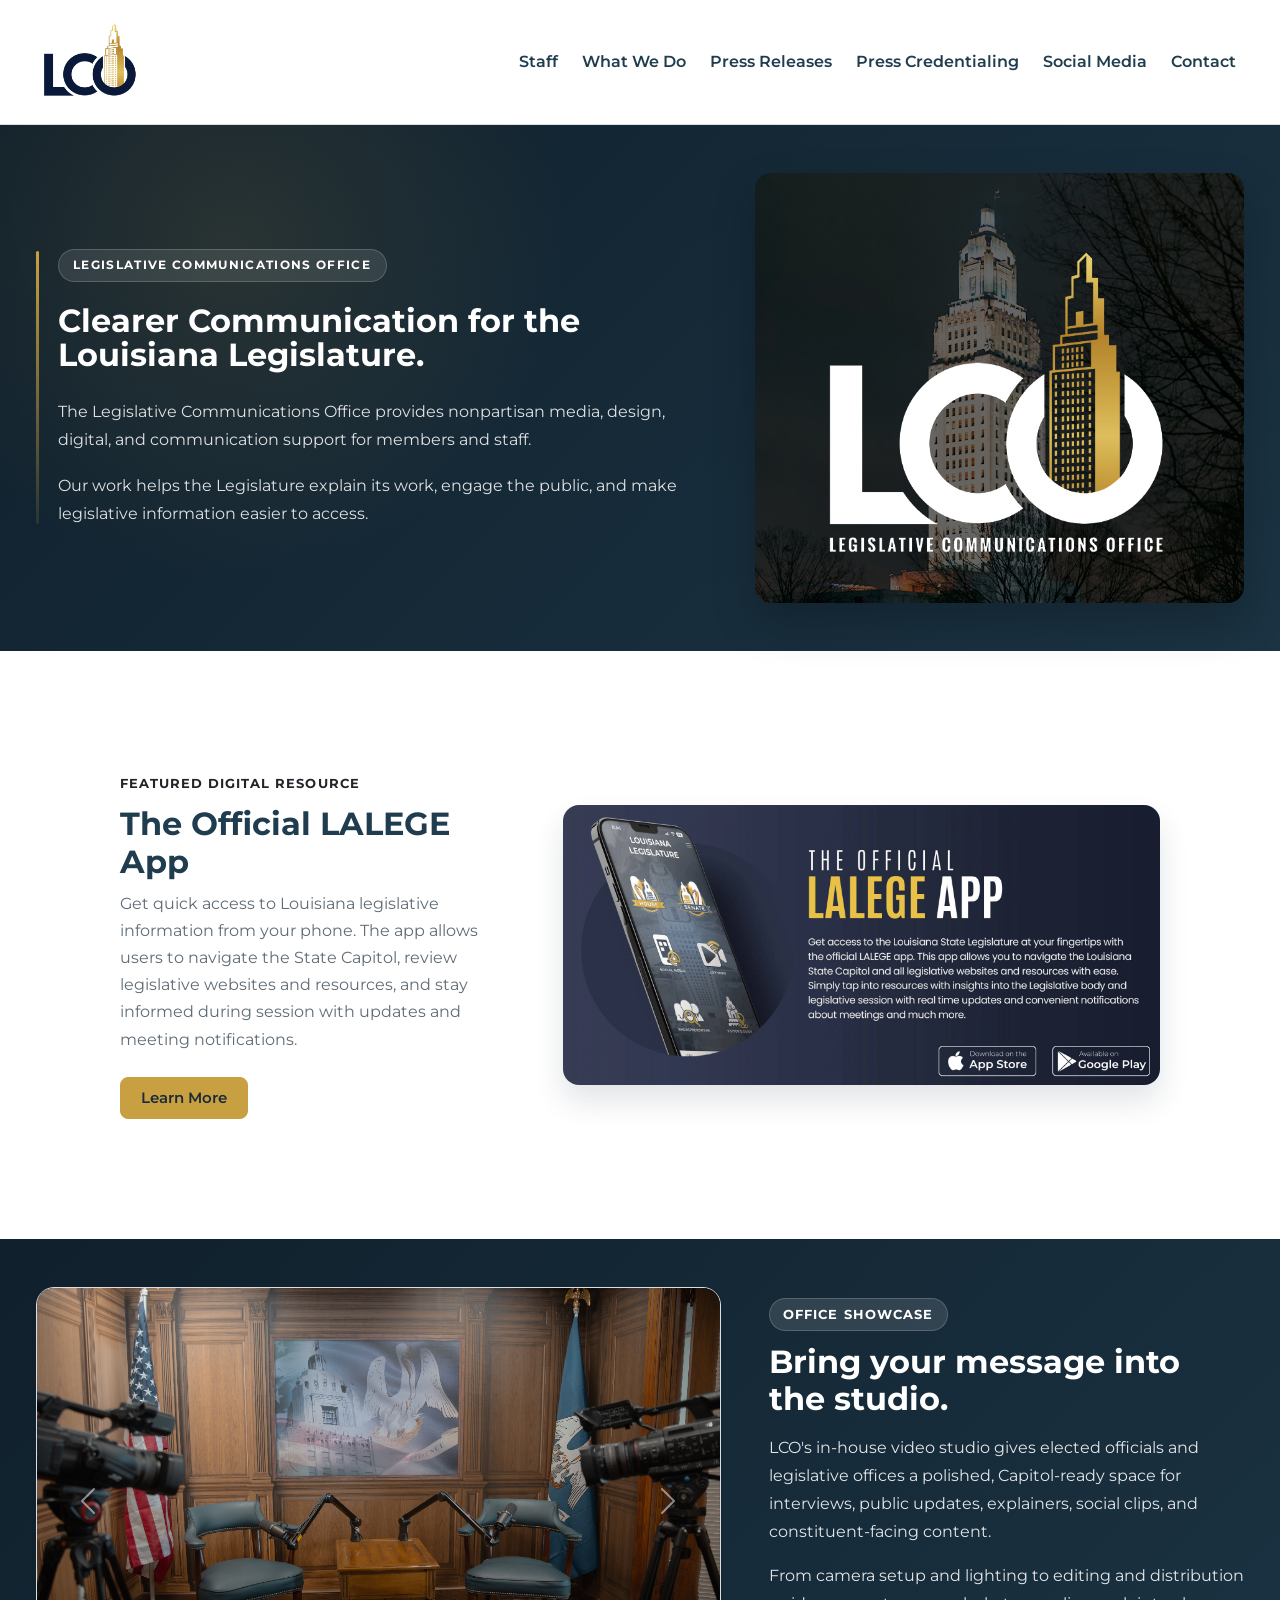
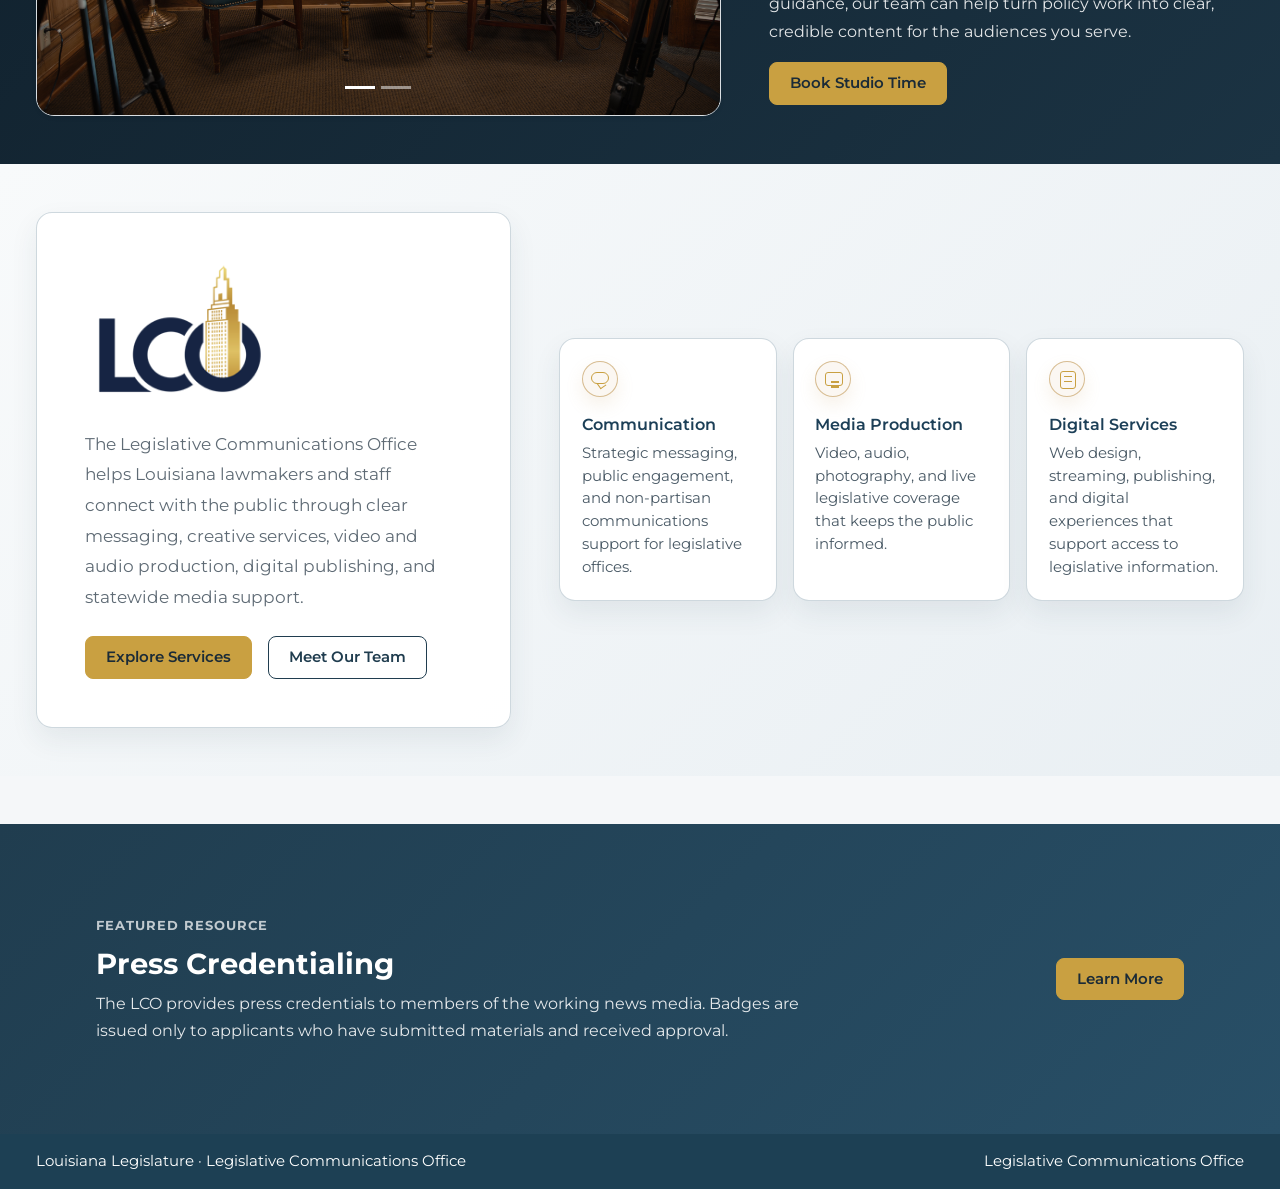
==== commit 5dfcc389: "Refine LCO website footer CTAs" ====
--- a/index.html
+++ b/index.html
@@ -7,7 +7,7 @@
 
   <link href="https://cdn.jsdelivr.net/npm/bootstrap@5.3.8/dist/css/bootstrap.min.css" rel="stylesheet">
   <link rel="stylesheet" href="css/lco.css" />
-  <link href="https://fonts.googleapis.com/css2?family=Inter:wght@400;500;600;700&display=swap" rel="stylesheet">
+  <link href="https://fonts.googleapis.com/css2?family=Montserrat:wght@400;500;600;700;800&display=swap" rel="stylesheet">
 </head>
 
 <body>
@@ -68,79 +68,12 @@
           </div>
 
           <div class="col-lg-5">
-            <div
-              id="homepageHeroCarousel"
-              class="carousel slide carousel-fade homepage-hero-carousel brand-spotlight__image rounded-4"
-              data-bs-ride="carousel"
-              data-bs-interval="3000"
-              data-bs-pause="hover"
+            <img
+              src="images/footer-lco-image.jpg"
+              class="brand-spotlight__image homepage-feature-image img-fluid rounded-4"
+              alt="Legislative Communications Office media workspace"
+              loading="lazy"
             >
-              <div class="carousel-indicators">
-                <button type="button" data-bs-target="#homepageHeroCarousel" data-bs-slide-to="0" class="active" aria-current="true" aria-label="Slide 1"></button>
-                <button type="button" data-bs-target="#homepageHeroCarousel" data-bs-slide-to="1" aria-label="Slide 2"></button>
-                <button type="button" data-bs-target="#homepageHeroCarousel" data-bs-slide-to="2" aria-label="Slide 3"></button>
-                <button type="button" data-bs-target="#homepageHeroCarousel" data-bs-slide-to="3" aria-label="Slide 4"></button>
-              </div>
-
-              <div class="carousel-inner">
-                <div class="carousel-item homepage-hero-carousel__slide--plain active">
-                  <img
-                    src="images/footer-lco-image.jpg"
-                    class="d-block w-100 homepage-hero-carousel__image"
-                    alt="Legislative Communications Office media workspace"
-                    loading="lazy"
-                  >
-                </div>
-
-                <div class="carousel-item">
-                  <img
-                    src="images/SenatCham.jpg"
-                    class="d-block w-100 homepage-hero-carousel__image"
-                    alt="Louisiana Senate Chamber"
-                    loading="lazy"
-                  >
-                  <div class="carousel-caption homepage-hero-carousel__caption text-start">
-                    <h2>Senate Chamber</h2>
-                    <p>Supporting legislative work across both chambers.</p>
-                  </div>
-                </div>
-
-                <div class="carousel-item">
-                  <img
-                    src="images/appslider.gif"
-                    class="d-block w-100 homepage-hero-carousel__image homepage-hero-carousel__image--app"
-                    alt="LALEGE app displayed on mobile devices"
-                    loading="lazy"
-                  >
-                  <div class="carousel-caption homepage-hero-carousel__caption text-start">
-                    <h2>LALEGE App</h2>
-                    <p>Bringing legislative information directly to citizens’ devices.</p>
-                  </div>
-                </div>
-
-                <div class="carousel-item">
-                  <img
-                    src="images/MediaMem.jpg"
-                    class="d-block w-100 homepage-hero-carousel__image"
-                    alt="Legislative public information and media support"
-                    loading="lazy"
-                  >
-                  <div class="carousel-caption homepage-hero-carousel__caption text-start">
-                    <h2>Public Information</h2>
-                    <p>Helping connect the Legislature, media, and public.</p>
-                  </div>
-                </div>
-              </div>
-
-              <button class="carousel-control-prev" type="button" data-bs-target="#homepageHeroCarousel" data-bs-slide="prev">
-                <span class="carousel-control-prev-icon" aria-hidden="true"></span>
-                <span class="visually-hidden">Previous</span>
-              </button>
-              <button class="carousel-control-next" type="button" data-bs-target="#homepageHeroCarousel" data-bs-slide="next">
-                <span class="carousel-control-next-icon" aria-hidden="true"></span>
-                <span class="visually-hidden">Next</span>
-              </button>
-            </div>
           </div>
         </div>
       </div>
@@ -241,7 +174,7 @@
               From camera setup and lighting to editing and distribution guidance, our team can help turn policy work into clear, credible content for the audiences you serve.
             </p>
 
-            <a href="contact.html" class="btn btn-legis-primary rounded-pill px-4 py-2">Book Studio Time</a>
+            <a href="contact.html" class="btn btn-legis-primary">Book Studio Time</a>
           </div>
         </div>
       </div>
@@ -261,8 +194,8 @@
             </p>
 
             <div class="hero-actions d-flex flex-wrap align-items-center gap-3">
-              <a href="what-we-do.html" class="btn btn-legis-primary rounded-pill px-4 py-2">Explore Services</a>
-              <a href="staff.html" class="btn btn-legis-outline-dark rounded-pill px-4 py-2">Meet Our Team</a>
+              <a href="what-we-do.html" class="btn btn-legis-primary">Explore Services</a>
+              <a href="staff.html" class="btn btn-legis-outline-dark">Meet Our Team</a>
             </div>
           </div>
         </div>
@@ -323,7 +256,7 @@
   <footer class="footer-strip py-3">
     <div class="container d-md-flex justify-content-between align-items-center gap-2">
       <div>Louisiana Legislature · Legislative Communications Office</div>
-      <div>Homepage redesign prototype</div>
+      <div>Legislative Communications Office</div>
     </div>
   </footer>
 
--- a/css/lco.css
+++ b/css/lco.css
@@ -43,6 +43,8 @@
   --legis-border: #d9dee2;
   --legis-bg: #f5f7f9;
   --legis-white: #ffffff;
+  --font-body: 'Montserrat', Arial, Helvetica, sans-serif;
+  --font-heading: 'Montserrat', Arial, Helvetica, sans-serif;
   --card-hover-transform: translateY(-4px);
   --card-hover-shadow: 0 14px 30px rgba(21, 34, 45, 0.12);
 }
@@ -54,7 +56,7 @@
 
 body {
   margin: 0;
-  font-family: Arial, Helvetica, sans-serif;
+  font-family: var(--font-body);
   background: var(--legis-bg);
   color: #24323c;
 }
@@ -72,6 +74,17 @@
 /* =========================================================
    BUTTONS
 ========================================================= */
+
+.btn-legis-primary,
+.btn-legis-outline-dark,
+.btn-legis-outline {
+  border-radius: 8px;
+  padding: 0.7rem 1.25rem;
+  font-size: 0.95rem;
+  font-weight: 600;
+  line-height: 1.2;
+  transition: background-color 0.18s ease, border-color 0.18s ease, color 0.18s ease, box-shadow 0.18s ease;
+}
 
 .btn-legis-primary {
   background: var(--legis-gold);
@@ -79,10 +92,12 @@
   color: #1b2b37;
 }
 
-.btn-legis-primary:hover {
+.btn-legis-primary:hover,
+.btn-legis-primary:focus-visible {
   background: #d7af57;
   border-color: #d7af57;
   color: #1b2b37;
+  box-shadow: 0 0 0 0.2rem rgba(201, 160, 65, 0.22);
 }
 
 .btn-legis-outline-dark {
@@ -91,9 +106,11 @@
   color: var(--legis-navy);
 }
 
-.btn-legis-outline-dark:hover {
+.btn-legis-outline-dark:hover,
+.btn-legis-outline-dark:focus-visible {
   background: var(--legis-navy);
   color: #fff;
+  box-shadow: 0 0 0 0.2rem rgba(32, 61, 79, 0.16);
 }
 
 .btn-legis-outline {
@@ -102,9 +119,11 @@
   background: transparent;
 }
 
-.btn-legis-outline:hover {
+.btn-legis-outline:hover,
+.btn-legis-outline:focus-visible {
   background: rgba(255, 255, 255, 0.1);
   color: var(--legis-white);
+  box-shadow: 0 0 0 0.2rem rgba(255, 255, 255, 0.16);
 }
 
 
@@ -136,9 +155,13 @@
 }
 
 .nav-logo {
-  height: 44px;
+  height: 82px;
   width: auto;
   display: block;
+}
+
+body > section:last-of-type {
+  padding-bottom: 0 !important;
 }
 
 .site-header .container,
@@ -163,8 +186,6 @@
 .lco-team-card,
 .highlight-item,
 .app-feature-card,
-.spotlight-card,
-.contact-banner,
 .hero-media-card,
 .lco-hero-card,
 .brand-spotlight__card {
@@ -177,8 +198,6 @@
 .lco-team-card:hover,
 .highlight-item:hover,
 .app-feature-card:hover,
-.spotlight-card:hover,
-.contact-banner:hover,
 .hero-media-card:hover,
 .lco-hero-card:hover,
 .brand-spotlight__card:hover {
@@ -426,90 +445,11 @@
   border-radius: 16px;
 }
 
-.homepage-hero-carousel {
-  position: relative;
-  overflow: hidden;
-  background: #10202c;
-  border: 1px solid rgba(255, 255, 255, 0.16);
-  box-shadow: 0 20px 44px rgba(0, 0, 0, 0.22);
-}
-
-.homepage-hero-carousel .carousel-inner,
-.homepage-hero-carousel .carousel-item {
-  min-height: 430px;
-}
-
-.homepage-hero-carousel .carousel-item:not(.homepage-hero-carousel__slide--plain)::after {
-  content: "";
-  position: absolute;
-  inset: 0;
-  z-index: 1;
-  pointer-events: none;
-  background:
-    linear-gradient(180deg, rgba(5, 18, 29, 0.08) 0%, rgba(5, 18, 29, 0.78) 100%),
-    linear-gradient(90deg, rgba(5, 18, 29, 0.68) 0%, rgba(5, 18, 29, 0.12) 60%);
-}
-
-.homepage-hero-carousel__image {
+.homepage-feature-image {
   height: 430px;
   object-fit: cover;
   object-position: center;
-}
-
-.homepage-hero-carousel__image--app {
-  object-position: 0% center;
-}
-
-.homepage-hero-carousel__caption {
-  right: 1.5rem;
-  bottom: 1.75rem;
-  left: 1.5rem;
-  z-index: 2;
-  padding: 0;
-}
-
-.homepage-hero-carousel__caption h2 {
-  margin-bottom: 0.35rem;
-  color: #ffffff;
-  font-family: var(--font-heading);
-  font-size: clamp(1.25rem, 2vw, 1.8rem);
-  font-weight: 700;
-  text-shadow: 0 2px 14px rgba(0, 0, 0, 0.4);
-}
-
-.homepage-hero-carousel__caption p {
-  max-width: 34rem;
-  margin-bottom: 0;
-  color: rgba(255, 255, 255, 0.86);
-  font-size: 0.95rem;
-  line-height: 1.55;
-  text-shadow: 0 2px 12px rgba(0, 0, 0, 0.35);
-}
-
-.homepage-hero-carousel .carousel-indicators {
-  right: 1.5rem;
-  bottom: 0.75rem;
-  left: auto;
-  z-index: 3;
-  margin: 0;
-}
-
-.homepage-hero-carousel .carousel-indicators [data-bs-target] {
-  width: 0.55rem;
-  height: 0.55rem;
-  border: 0;
-  border-radius: 50%;
-  background-color: rgba(255, 255, 255, 0.62);
-}
-
-.homepage-hero-carousel .carousel-indicators .active {
-  background-color: var(--legis-gold);
-}
-
-.homepage-hero-carousel .carousel-control-prev,
-.homepage-hero-carousel .carousel-control-next {
-  z-index: 3;
-  width: 12%;
+  box-shadow: 0 20px 44px rgba(0, 0, 0, 0.22);
 }
 
 .brand-spotlight__eyebrow {
@@ -802,7 +742,7 @@
 }
 
 .spotlight-section {
-  padding: 6.5rem 0 5.75rem;
+  padding: 6.5rem 0 0;
 }
 
 .spotlight-card {
@@ -815,7 +755,6 @@
 .spotlight-card--wide {
   width: 100%;
   padding-block: clamp(3.75rem, 7vw, 5.75rem) !important;
-  box-shadow: 0 24px 58px rgba(32, 61, 79, 0.18);
 }
 
 .spotlight-card__inner {
@@ -891,8 +830,6 @@
 .lco-hero__actions .btn {
   margin-right: 0.75rem;
   margin-bottom: 0.75rem;
-  border-radius: 999px;
-  padding: 0.75rem 1.25rem;
   font-weight: 600;
 }
 
@@ -1070,6 +1007,24 @@
   font-size: 2rem;
   font-weight: 700;
   margin-bottom: 0.35rem;
+}
+
+.team-feature-card__image-wrap {
+  overflow: hidden;
+  border-radius: 16px;
+  background: rgba(255, 255, 255, 0.08);
+  aspect-ratio: 4 / 5;
+}
+
+.team-feature-card__image {
+  display: block;
+  width: 100%;
+  height: 100%;
+  object-fit: cover;
+}
+
+.team-feature-card__body {
+  padding: 0.25rem 0;
 }
 
 .team-feature-card__role {
@@ -1627,52 +1582,9 @@
   max-width: 100%;
 }
 
-.social-feed-card__body--placeholder {
-  min-height: 240px;
-  display: flex;
-  flex-direction: column;
-  justify-content: center;
-  align-items: flex-start;
-}
-
-.social-placeholder-text {
-  color: var(--legis-slate);
-  line-height: 1.7;
-  margin-bottom: 1rem;
-}
-
-
 /* =========================================================
    CONTACT PAGE
 ========================================================= */
-
-.contact-banner {
-  background: linear-gradient(135deg, var(--legis-navy), #284f67);
-  color: #fff;
-  padding: 2rem;
-  border-radius: 18px;
-  box-shadow: 0 18px 36px rgba(32, 61, 79, 0.18);
-}
-
-.contact-banner__title {
-  font-size: 1.4rem;
-  font-weight: 700;
-  margin-bottom: 0.4rem;
-}
-
-.contact-banner__text {
-  color: rgba(255, 255, 255, 0.88);
-  margin-bottom: 0;
-  line-height: 1.7;
-}
-
-.contact-banner__phone {
-  display: inline-block;
-  margin-top: 1rem;
-  font-size: 1.2rem;
-  font-weight: 700;
-  color: #fff;
-}
 
 .contact-page-section {
   background: var(--legis-bg);
@@ -1709,61 +1621,17 @@
   background: #fff;
 }
 
-.contact-location-section {
-  background: #ffffff;
-}
-
-.contact-location-card {
-  background: linear-gradient(135deg, #f8fafb, #eef3f6);
-  border: 1px solid var(--legis-border);
-  border-radius: 24px;
-  padding: 2rem;
-  box-shadow: 0 18px 36px rgba(32, 61, 79, 0.08);
-}
-
-.contact-location-card__eyebrow {
-  margin-bottom: 0.75rem;
-  padding: 0.35rem 0.85rem;
-  background: rgba(32, 61, 79, 0.08);
-  color: var(--legis-navy);
-  font-size: 0.82rem;
-  letter-spacing: 0.08em;
-}
-
-.contact-location-card__title {
-  color: var(--legis-navy);
-  font-size: 1.9rem;
-  font-weight: 700;
-  margin-bottom: 1rem;
-}
-
-.contact-location-card__text {
-  color: var(--legis-slate);
-  line-height: 1.8;
-  margin-bottom: 1rem;
-}
-
-.contact-location-card__image-wrap {
-  border-radius: 20px;
-  overflow: hidden;
-  box-shadow: 0 18px 32px rgba(21, 34, 45, 0.12);
-  min-height: 320px;
-}
-
-.contact-location-card__image {
-  min-height: 320px;
-  background: url('../images/rotunda.jpg') center center / cover no-repeat;
-}
-
-
 /* =========================================================
    FOOTER
 ========================================================= */
 
 .footer-strip {
-  background: var(--legis-navy);
-  color: rgba(255, 255, 255, 0.8);
+  background: #1d4054;
+  color: #ffffff;
   font-size: 0.95rem;
+  margin: 0;
+  border-top: 0;
+  border-radius: 0;
 }
 
 
@@ -1800,7 +1668,7 @@
   }
 
   .nav-logo {
-    height: 38px;
+    height: 70px;
   }
 
   .lco-hero__title {
@@ -1828,27 +1696,8 @@
     max-width: 100%;
   }
 
-  .homepage-hero-carousel .carousel-inner,
-  .homepage-hero-carousel .carousel-item {
-    min-height: 320px;
-  }
-
-  .homepage-hero-carousel__image {
+  .homepage-feature-image {
     height: 320px;
-  }
-
-  .homepage-hero-carousel__caption {
-    right: 1rem;
-    bottom: 1.5rem;
-    left: 1rem;
-  }
-
-  .homepage-hero-carousel__caption p {
-    font-size: 0.88rem;
-  }
-
-  .homepage-hero-carousel .carousel-indicators {
-    right: 1rem;
   }
 }
 
@@ -1864,8 +1713,7 @@
     font-size: 1.9rem;
   }
 
-  .spotlight-card,
-  .contact-banner {
+  .spotlight-card {
     padding: 1.5rem;
   }
 
@@ -1895,7 +1743,7 @@
   }
 
   .nav-logo {
-    height: 34px;
+    height: 60px;
   }
 
   .lco-hero__title {
@@ -1922,7 +1770,7 @@
 
   .brand-spotlight__title {
     color: #ffffff;
-    font-family: 'Inter', sans-serif;
+    font-family: var(--font-heading);
     font-size: clamp(2rem, 7vw, 2.75rem);
     line-height: 1.08;
     font-weight: 700;
@@ -2051,19 +1899,13 @@
 
 @media (max-width: 991.98px) {
   .contact-info-card,
-  .contact-form-card__header,
-  .contact-location-card {
+  .contact-form-card__header {
     padding: 1.5rem;
   }
-
-  .contact-location-card__title {
-    font-size: 1.6rem;
-  }
 }
 
 @media (max-width: 767.98px) {
-  .contact-info-card,
-  .contact-location-card {
+  .contact-info-card {
     padding: 1.25rem;
   }
 
@@ -2073,11 +1915,6 @@
 
   .contact-form-card__title {
     font-size: 1.35rem;
-  }
-
-  .contact-location-card__image-wrap,
-  .contact-location-card__image {
-    min-height: 240px;
   }
 }
 
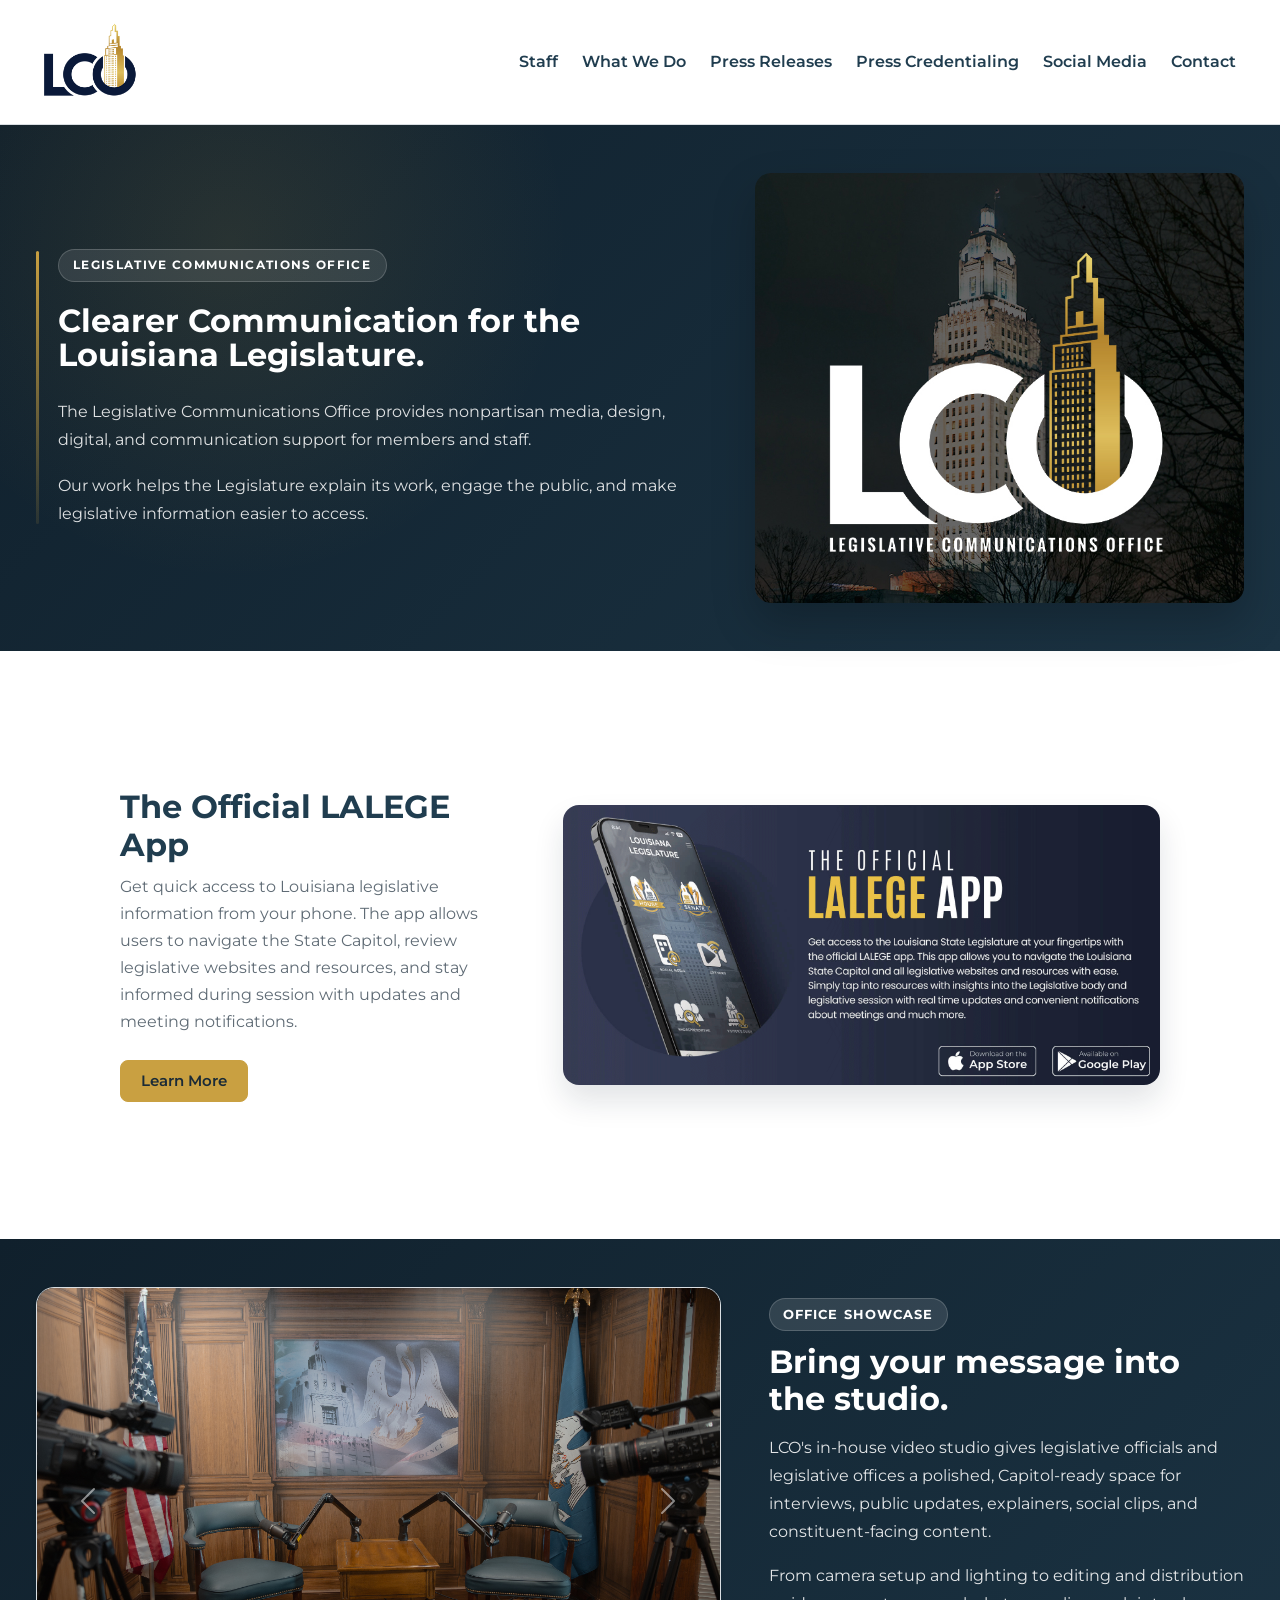
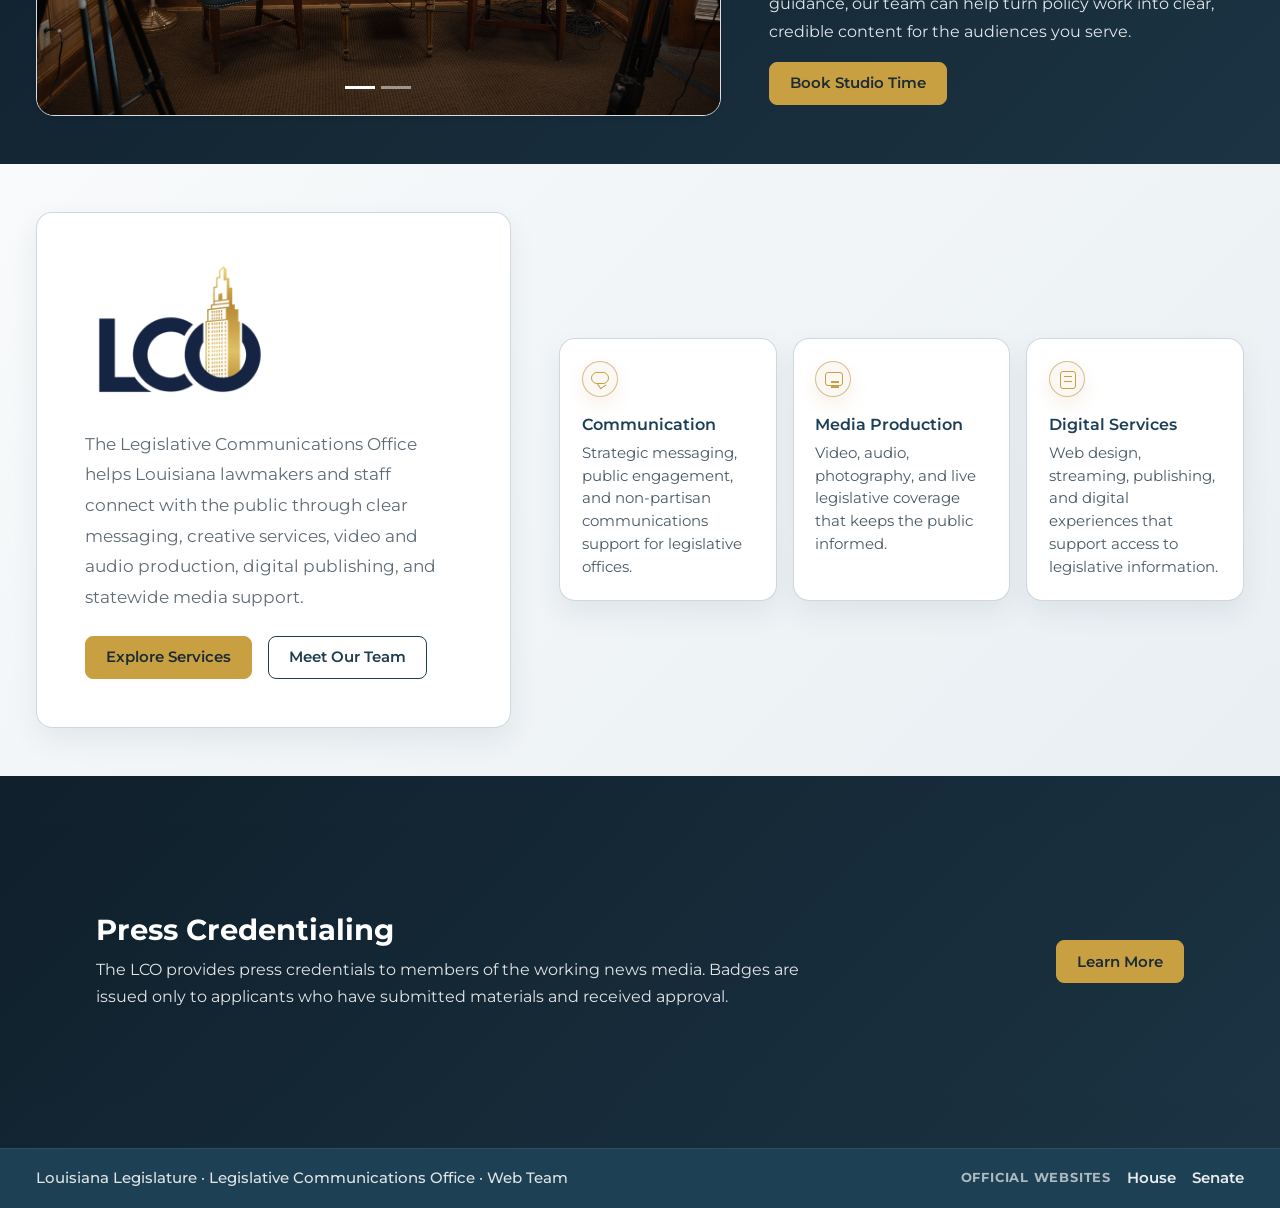
==== commit 44e1f5d3: "Update LCO draft content and responsive layouts" ====
--- a/index.html
+++ b/index.html
@@ -11,6 +11,10 @@
 </head>
 
 <body>
+  <a class="visually-hidden-focusable" href="#main-content">
+    Skip to main content
+  </a>
+
   <header class="site-header">
     <div class="container">
       <nav class="navbar navbar-expand-lg px-0 py-3">
@@ -43,6 +47,7 @@
     </div>
   </header>
 
+  <main id="main-content">
 
   <!-- BRAND / MISSION SPOTLIGHT -->
   <section class="brand-spotlight py-5">
@@ -87,7 +92,6 @@
         <div class="row align-items-center g-4">
           <div class="col-lg-5">
             <div class="section-heading mb-0 app-feature-copy">
-              <span class="spotlight-card__eyebrow d-inline-block rounded-pill fw-bold text-uppercase text-dark">Featured Digital Resource</span>
 
               <h2 class="section-heading__title">
                 The Official LALEGE App
@@ -167,7 +171,7 @@
             </h2>
 
             <p class="office-showcase__text">
-              LCO's in-house video studio gives elected officials and legislative offices a polished, Capitol-ready space for interviews, public updates, explainers, social clips, and constituent-facing content.
+              LCO's in-house video studio gives legislative officials and legislative offices a polished, Capitol-ready space for interviews, public updates, explainers, social clips, and constituent-facing content.
             </p>
 
             <p class="office-showcase__text">
@@ -232,7 +236,6 @@
         <div class="spotlight-card__inner mx-auto px-4 px-lg-5">
         <div class="row align-items-center justify-content-between g-4">
           <div class="col-lg-8">
-            <span class="spotlight-card__eyebrow d-inline-block rounded-pill fw-bold text-uppercase">Featured Resource</span>
 
             <h2 class="spotlight-card__title">
               Press Credentialing
@@ -252,11 +255,17 @@
     </div>
   </section>
 
-<!-- FOOTER -->
+  </main>
+
+  <!-- FOOTER -->
   <footer class="footer-strip py-3">
-    <div class="container d-md-flex justify-content-between align-items-center gap-2">
-      <div>Louisiana Legislature · Legislative Communications Office</div>
-      <div>Legislative Communications Office</div>
+    <div class="container d-md-flex justify-content-between align-items-center gap-3">
+      <div>Louisiana Legislature · Legislative Communications Office · Web Team</div>
+      <div class="footer-strip__links d-flex flex-wrap align-items-center gap-2 gap-md-3">
+        <span class="footer-strip__link-label">Official websites</span>
+        <a href="https://house.louisiana.gov/" target="_blank" rel="noopener noreferrer">House</a>
+        <a href="https://senate.la.gov/" target="_blank" rel="noopener noreferrer">Senate</a>
+      </div>
     </div>
   </footer>
 
--- a/css/lco.css
+++ b/css/lco.css
@@ -43,8 +43,11 @@
   --legis-border: #d9dee2;
   --legis-bg: #f5f7f9;
   --legis-white: #ffffff;
+  --surface-dark-gradient: linear-gradient(135deg, #10202c, #1b3343);
   --font-body: 'Montserrat', Arial, Helvetica, sans-serif;
   --font-heading: 'Montserrat', Arial, Helvetica, sans-serif;
+  --bs-body-font-family: var(--font-body);
+  --bs-font-sans-serif: var(--font-body);
   --card-hover-transform: translateY(-4px);
   --card-hover-shadow: 0 14px 30px rgba(21, 34, 45, 0.12);
 }
@@ -59,6 +62,13 @@
   font-family: var(--font-body);
   background: var(--legis-bg);
   color: #24323c;
+}
+
+button,
+input,
+select,
+textarea {
+  font-family: var(--font-body);
 }
 
 a {
@@ -300,7 +310,7 @@
 }
 
 .page-hero__content {
-  max-width: 760px;
+  max-width: 960px;
 }
 
 .page-hero__eyebrow {
@@ -325,7 +335,7 @@
   font-size: 1.05rem;
   line-height: 1.75;
   margin-bottom: 0;
-  max-width: 640px;
+  max-width: 900px;
 }
 
 .page-hero--credentialing {
@@ -670,7 +680,7 @@
 ========================================================= */
 
 .office-showcase {
-  background: linear-gradient(135deg, #10202c, #1b3343);
+  background: var(--surface-dark-gradient);
   padding: 5rem 0;
 }
 
@@ -742,11 +752,13 @@
 }
 
 .spotlight-section {
+  background: var(--surface-dark-gradient);
+  margin: 0;
   padding: 6.5rem 0 0;
 }
 
 .spotlight-card {
-  background: linear-gradient(135deg, var(--legis-navy), #284f67);
+  background: var(--surface-dark-gradient);
   color: #fff;
   border-radius: 0 !important;
   padding: 3rem clamp(1.5rem, 4vw, 4rem);
@@ -761,12 +773,6 @@
   max-width: 1200px;
 }
 
-.spotlight-card__eyebrow {
-  margin-bottom: 0.75rem;
-  font-size: 0.8rem;
-  letter-spacing: 0.08em;
-  color: rgba(255, 255, 255, 0.72);
-}
 
 .spotlight-card__title {
   font-size: 1.8rem;
@@ -778,7 +784,6 @@
   line-height: 1.7;
   max-width: 780px;
 }
-
 
 /* =========================================================
    STAFF / TEAM PAGE
@@ -874,8 +879,7 @@
 
 .team-section,
 .lco-team-section {
-  background: url('../images/CapitolFACIA2.png') center top/cover no-repeat,
-    linear-gradient(#f8fafb, #eef3f6);
+  background: var(--legis-bg);
 }
 
 .lco-team-section {
@@ -1000,7 +1004,8 @@
   color: #fff;
   border-radius: 18px;
   padding: 2rem;
-  box-shadow: 0 18px 36px rgba(32, 61, 79, 0.18);
+  box-shadow: 0 22px 44px rgba(32, 61, 79, 0.42),
+    0 5px 12px rgba(32, 61, 79, 0.24);
 }
 
 .team-feature-card__title {
@@ -1362,11 +1367,8 @@
 }
 
 .credentialing-alert-card {
-  margin-top: 1.5rem;
-  background: linear-gradient(135deg, rgba(201, 160, 65, 0.12), rgba(201, 160, 65, 0.06));
-  border: 1px solid rgba(201, 160, 65, 0.3);
-  border-radius: 18px;
-  padding: 1.5rem;
+  background: rgba(201, 160, 65, 0.32);
+  border-block: 1px solid var(--legis-gold);
 }
 
 .credentialing-alert-card__title {
@@ -1573,13 +1575,15 @@
 .social-feed-card__body--center {
   display: flex;
   justify-content: center;
-  min-height: 760px;
-  overflow-x: auto;
-}
-
-.social-feed-card__body--center .fb-page {
-  width: 600px;
-  max-width: 100%;
+}
+
+.social-feed-embed {
+  display: block;
+  width: 100%;
+  max-width: 500px;
+  min-width: 0;
+  height: 700px;
+  border: 0;
 }
 
 /* =========================================================
@@ -1627,11 +1631,43 @@
 
 .footer-strip {
   background: #1d4054;
+  color: rgba(255, 255, 255, 0.86);
+  font-size: 0.95rem;
+  font-weight: 500;
+  margin: 0;
+  padding-block: 1.125rem !important;
+  border-top: 1px solid rgba(255, 255, 255, 0.08);
+  border-radius: 0;
+}
+
+.footer-strip a {
+  color: rgba(255, 255, 255, 0.9);
+  font-weight: 600;
+  text-decoration: none;
+}
+
+.footer-strip a:hover,
+.footer-strip a:focus-visible {
   color: #ffffff;
-  font-size: 0.95rem;
-  margin: 0;
-  border-top: 0;
-  border-radius: 0;
+  text-decoration: underline;
+}
+
+.footer-strip__links {
+  justify-content: flex-start;
+}
+
+.footer-strip__link-label {
+  color: rgba(255, 255, 255, 0.64);
+  font-size: 0.82rem;
+  font-weight: 700;
+  letter-spacing: 0.06em;
+  text-transform: uppercase;
+}
+
+@media (min-width: 768px) {
+  .footer-strip__links {
+    justify-content: flex-end;
+  }
 }
 
 
@@ -1864,8 +1900,7 @@
 
 @media (max-width: 767.98px) {
   .credentialing-overview-card,
-  .credentialing-rules-card,
-  .credentialing-alert-card {
+  .credentialing-rules-card {
     padding: 1.25rem;
   }
 
